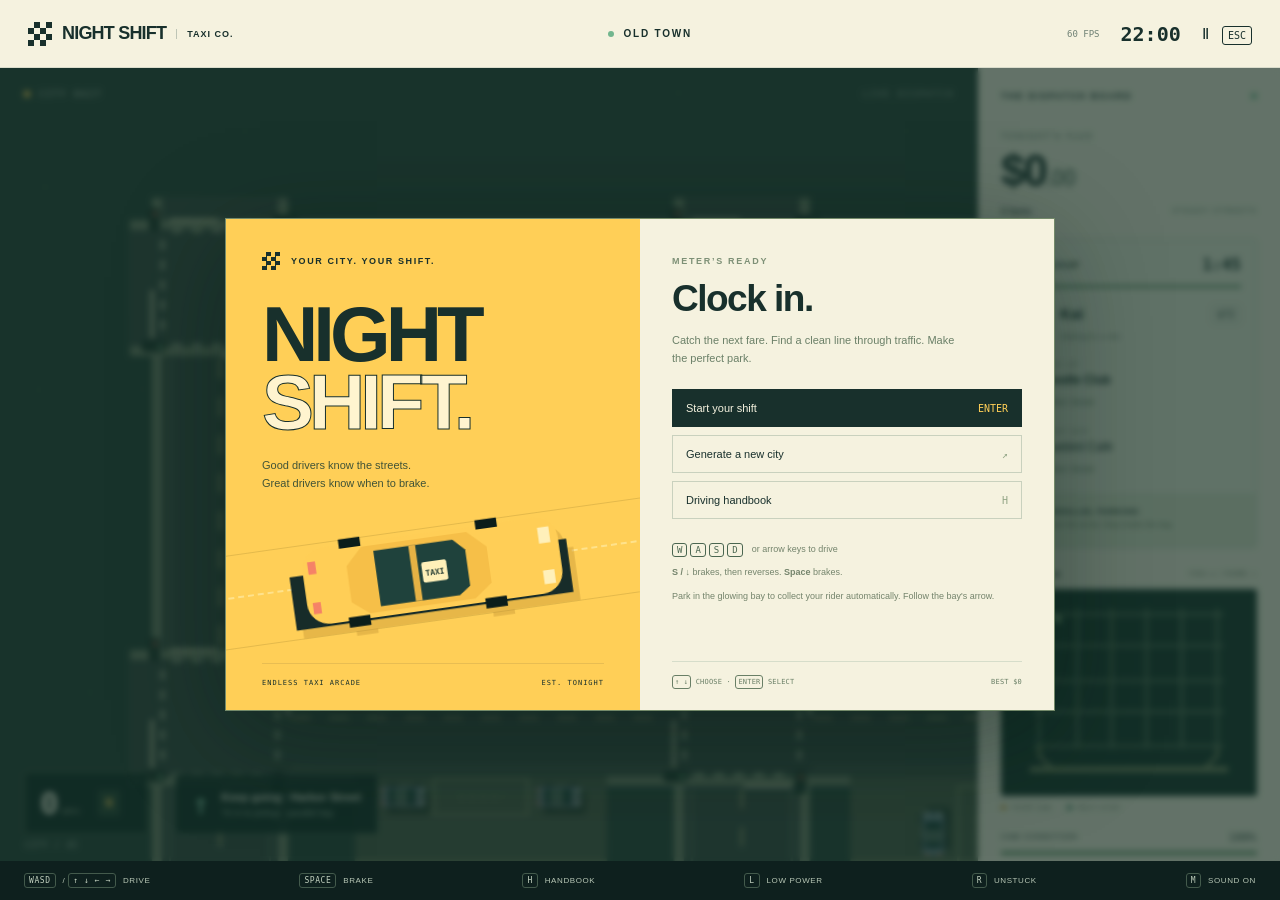
==== index.html @ 31202c02 "Publish Night Shift taxi arcade" ====
<!doctype html>
<html lang="en"><head><meta charset="utf-8"><meta name="viewport" content="width=device-width,initial-scale=1"><meta name="theme-color" content="#142826"><meta name="description" content="An endless, keyboard-first taxi arcade. Take fares, thread the traffic, and park like a pro in a new city every shift."><title>Night Shift · Taxi Arcade</title><link rel="icon" href="data:image/svg+xml,%3Csvg xmlns='http://www.w3.org/2000/svg' viewBox='0 0 64 64'%3E%3Crect x='4' y='16' width='56' height='32' rx='9' fill='%23ffd35c'/%3E%3Cpath d='M20 16V8h24v8' fill='%23ffe9a1'/%3E%3Cpath d='M12 26h40v12H12' fill='%23203935'/%3E%3C/svg%3E"><link rel="stylesheet" href="style.css"></head>
<body>
<header class="top"><div class="brand"><span class="checkers" aria-hidden="true"></span><b>NIGHT SHIFT</b><span class="brand-sub">TAXI CO.</span></div><div class="top-center"><span class="live-dot"></span><span id="district">OLD TOWN</span></div><div class="top-right"><span id="qualityTag">60 FPS</span><span class="clock" id="clock">22:00</span><button id="pauseBtn" aria-label="Pause game">Ⅱ <kbd>ESC</kbd></button></div></header>
<main><section class="playfield" aria-label="Taxi driving game"><canvas id="game" tabindex="0" aria-label="Bird's-eye taxi city. Drive with W A S D or arrow keys. Space brakes. Escape pauses."></canvas><div class="world-label"><span class="tiny-square"></span><span id="cityLabel">CITY 8427</span><span class="world-label-right">LIVE DISPATCH</span></div><div id="notice" class="notice" aria-live="polite"><span id="noticeTitle"></span><small id="noticeText"></small></div><div id="parkingPanel" class="parking-panel hidden"><div id="parkTitle">PULL INTO THE BAY</div><p id="parkHint"></p><div class="park-track"><i id="parkProgress"></i></div></div><div class="speedometer"><div><b id="speed">0</b><span>MPH</span></div><span id="gear">D</span><small id="roadLimit">CITY / 45</small></div><div class="nav-prompt"><span id="turnIcon">↗</span><div><b id="nextDirection">Your shift starts here</b><small id="distance">The city is waiting.</small></div></div><div class="touch-controls" aria-label="Touch driving controls"><button data-control="left" aria-label="Steer left">←</button><button data-control="right" aria-label="Steer right">→</button><button data-control="brake" aria-label="Brake">■</button><button data-control="down" aria-label="Reverse">↓</button><button data-control="up" aria-label="Accelerate">↑</button></div></section>
<aside class="dispatch"><div class="dispatch-heading"><span>THE DISPATCH BOARD</span><span class="live-dot"></span></div><div class="earnings"><span>TONIGHT'S TAKE</span><b id="cash">$0<span>.00</span></b><div><span id="fares">0 fares</span><span id="heat">STEADY STREETS</span></div></div><section class="job-card"><div class="eyebrow"><span id="stage">01 / PICKUP</span><span id="jobTimer">1:45</span></div><div class="timer-track"><i id="timerBar"></i></div><div class="rider"><span class="avatar" id="avatar">J</span><div><h2 id="person">Jules</h2><span id="riderStatus">Waiting for a ride</span></div><span class="fare-value" id="fareValue">$76</span></div><div class="stops"><div class="stop active" id="pickupStop"><i></i><div><small>PICK UP</small><b id="pickupPlace">Noodle Club</b><span id="pickupStreet">Harbor Street</span></div></div><div class="stop" id="dropoffStop"><i></i><div><small>DROP OFF</small><b id="dropoffPlace">Central Arcade</b><span id="dropoffStreet">Harbor Street</span></div></div></div><div class="parking-type"><span>Ⓟ</span><div><b id="bayType">PARALLEL PARKING</b><small id="bayTip">Face the arrow. Stop inside the bay.</small></div></div></section><section class="map-section"><div class="section-title"><span>CITY RADAR</span><span id="mapHint">YOU ● / FARE ◇</span></div><canvas id="minimap" width="254" height="205" aria-label="City map, taxi position, and route to the active fare"></canvas><div class="map-legend"><span><i class="taxi-dot"></i> YOUR CAB</span><span><i class="job-dot"></i> NEXT STOP</span></div></section><div class="cab-status"><div><span>CAB CONDITION</span><b id="condition">100%</b></div><div class="condition-track"><i id="conditionBar"></i></div><div class="trust"><span>DISPATCH TRUST</span><span id="hearts">● ● ●</span></div></div><div class="sidebar-note" id="sidebarNote">One city. One cab. As long as you can keep going.</div></aside>
</main><footer><span><kbd>WASD</kbd> / <kbd>↑ ↓ ← →</kbd> DRIVE</span><span><kbd>SPACE</kbd> BRAKE</span><span><kbd>H</kbd> HANDBOOK</span><span><kbd>L</kbd> LOW POWER</span><span><kbd>R</kbd> UNSTUCK</span><span id="soundLabel"><kbd>M</kbd> SOUND ON</span></footer>
<div id="overlay" class="overlay"><div class="menu-shell" id="menuShell"><div class="menu-left"><div class="menu-eyebrow"><span class="checkers"></span> YOUR CITY. YOUR SHIFT.</div><h1>NIGHT<br><em>SHIFT.</em></h1><p class="menu-description">Good drivers know the streets.<br>Great drivers know when to brake.</p><div class="menu-art" aria-hidden="true"><div class="speed-lines"></div><svg viewBox="0 0 300 110"><path d="M25 40h245v47H25z" fill="#172c29"/><rect x="37" y="18" width="226" height="67" rx="19" fill="#ffce56"/><path d="M91 22h93l16 15v32l-16 12H91l-15-12V37z" fill="#f6bf48"/><path d="M101 27h70l10 10v32l-10 7h-70z" fill="#1f423c"/><path d="M135 27v49" stroke="#e6b244" stroke-width="6"/><rect x="141" y="43" width="22" height="18" rx="2" fill="#fff0b9"/><text x="152" y="55" text-anchor="middle" font-size="7" fill="#243b32" font-family="monospace" font-weight="bold">TAXI</text><rect x="246" y="27" width="10" height="14" fill="#fff0ba"/><rect x="246" y="65" width="10" height="12" fill="#fff0ba"/><rect x="42" y="29" width="7" height="11" fill="#f58267"/><rect x="42" y="65" width="7" height="10" fill="#f58267"/><path d="M81 13v8m0 61v9m121-78v8m0 61v9" stroke="#0b1d1a" stroke-width="19"/></svg></div><div class="menu-stamp">ENDLESS TAXI ARCADE <span>EST. TONIGHT</span></div></div><div class="menu-right"><div class="menu-kicker" id="menuKicker">METER'S READY</div><h2 id="menuTitle">Clock in.</h2><p id="menuSubtitle">Catch the next fare. Find a clean line through traffic. Make the perfect park.</p><div id="menuOptions"></div><div class="menu-controls"><div><kbd>W</kbd><kbd>A</kbd><kbd>S</kbd><kbd>D</kbd><span>or arrow keys to drive</span></div><p><b>S / ↓</b> brakes, then reverses. <b>Space</b> brakes.</p><p>Park in the glowing bay to collect your rider automatically. Follow the bay's arrow.</p></div><div class="menu-bottom"><span><kbd>↑ ↓</kbd> CHOOSE · <kbd>ENTER</kbd> SELECT</span><span id="best">BEST $0</span></div></div></div><div id="handbook" class="handbook hidden"><div class="menu-kicker">DRIVER'S HANDBOOK</div><h2>A little street smarts.</h2><div class="handbook-grid"><section><b>01 / FEEL THE CAB</b><p>W or ↑ accelerates. A/D or ←/→ steers. S or ↓ brakes, then reverses. Space is a strong brake. Steering reverses naturally when backing up.</p></section><section><b>02 / EARN THE FARE</b><p>Follow the mint route to the glowing bay. Park slowly, line up with the arrow and hold still. Riders get in and out automatically.</p></section><section><b>03 / PARK LIKE A PRO</b><p>Parallel bays have cars on both ends. Approach from the road and ease into the gap. Reverse bays point toward the street: nose out, back in at least a car's half-length.</p></section><section><b>04 / READ THE STREETS</b><p>Drive on the right. Signals cycle red, amber and green. Entering on red costs $12 and 5 seconds. The bottom expressway has two lanes each way and merging slip roads.</p></section><section><b>05 / KEEP YOUR SHIFT</b><p>Finish fares for cash, tips and small repairs. Traffic grows and deadlines tighten. Three missed fares or a wrecked cab ends your shift. There are no levels.</p></section><section><b>06 / KEYBOARD ALL THE WAY</b><p>Esc/P pauses. R calls a tow for $15 and 10 seconds. L toggles 30 FPS low power. M toggles sound. Menus use ↑/↓ and Enter. New city generates a new map.</p></section></div><button id="closeHelp">PRESS ENTER TO RETURN <span>↵</span></button></div></div>
<script src="engine.js"></script><script src="game.js"></script></body></html>
---- style.css ----
:root{--ink:#18302c;--dark:#132824;--deep:#0e201e;--cream:#f5f2df;--muted:#889c8e;--yellow:#ffcf57;--mint:#93d5b4;--line:#d9dccb;--red:#ff876d;font-family:Arial,Helvetica,sans-serif;color:var(--ink);background:var(--dark);font-synthesis:none}*{box-sizing:border-box}body{margin:0;height:100dvh;overflow:hidden}button{font:inherit;cursor:pointer}button:focus-visible{outline:3px solid var(--yellow);outline-offset:4px}kbd{font:10px ui-monospace,SFMono-Regular,Consolas,monospace;border:1px solid currentColor;border-radius:3px;padding:3px 5px;white-space:nowrap}button kbd{margin-left:9px}.top{height:68px;background:var(--cream);display:flex;align-items:center;justify-content:space-between;padding:0 28px;border-bottom:1px solid var(--line);gap:15px}.brand{display:flex;gap:10px;align-items:center;font-size:18px;letter-spacing:-.8px}.brand-sub{font-size:9px;letter-spacing:1px;border-left:1px solid #bec5b6;padding-left:10px;font-weight:bold}.checkers{display:inline-block;width:24px;height:24px;background:conic-gradient(var(--ink) 25%,transparent 0 50%,var(--ink) 0 75%,transparent 0);background-size:12px 12px}.top-center{display:flex;align-items:center;gap:9px;font-size:10px;letter-spacing:1.8px;font-weight:700}.live-dot{width:6px;height:6px;border-radius:50%;background:#72b68e;display:inline-block}.top-right{display:flex;align-items:center;gap:21px}.clock{font-family:ui-monospace,Consolas,monospace;font-size:20px;font-weight:800}#qualityTag{font:9px monospace;color:#6e8074}.top button{border:0;background:none;font-size:15px;color:var(--ink);padding:10px 0}main{height:calc(100dvh - 107px);display:grid;grid-template-columns:minmax(0,1fr) 302px}.playfield{position:relative;overflow:hidden;min-height:0;background:#213b34}#game{display:block;width:100%;height:100%;outline:none}.world-label{position:absolute;top:21px;left:24px;right:24px;display:flex;align-items:center;gap:9px;font:9px ui-monospace,monospace;letter-spacing:1.6px;color:#cad5c4;pointer-events:none}.world-label-right{margin-left:auto;color:#9cae9e}.tiny-square{height:6px;width:6px;background:var(--yellow)}.dispatch{background:var(--cream);padding:23px 23px 15px;overflow:auto;scrollbar-width:thin;z-index:2}.dispatch-heading{display:flex;justify-content:space-between;align-items:center;letter-spacing:1.7px;font-size:9px;font-weight:800}.earnings{padding-top:24px}.earnings>span{font-size:9px;letter-spacing:1.4px;color:#63786b}.earnings>b{display:block;font-size:44px;line-height:1.25;letter-spacing:-2px;font-weight:800;font-variant-numeric:tabular-nums}.earnings>b span{font-size:23px;color:#809282;letter-spacing:-1px}.earnings>div{display:flex;justify-content:space-between;font-size:10px;margin-top:8px;margin-bottom:22px}.earnings>div>span:last-child{font-size:8px;letter-spacing:1px;color:#5e7d68}.job-card{border:1px solid #c9d0be;border-radius:3px;padding:15px 15px 0;background:#eef0dd}.eyebrow{display:flex;justify-content:space-between;font-size:9px;font-weight:bold;letter-spacing:1px;align-items:center}.eyebrow>span:last-child{font-size:16px;font-family:monospace;letter-spacing:0}.timer-track,.condition-track{height:3px;background:#d7dcc9;margin-top:11px;overflow:hidden}.timer-track i,.condition-track i{display:block;height:100%;width:100%;background:#729d76;transition:width .15s linear}.rider{display:flex;align-items:center;gap:9px;margin:17px 0}.avatar{display:flex;align-items:center;justify-content:center;flex-shrink:0;background:#dbe4ce;width:34px;height:34px;border-radius:50%;font-size:14px;font-weight:bold}.rider h2{font-size:15px;margin:0 0 3px}.rider div>span{font-size:8px;color:#708270}.fare-value{margin-left:auto;align-self:start;border:1px solid #c3ccb7;border-radius:4px;padding:3px 5px;font:10px monospace}.stops{padding-left:4px}.stop{position:relative;display:flex;gap:12px;padding-bottom:18px}.stop:first-child:after{content:'';position:absolute;left:3px;top:15px;bottom:3px;width:1px;background:#b8c8b0}.stop>i{width:7px;height:7px;border:1px solid #a2b899;margin-top:5px;flex-shrink:0;border-radius:50%}.stop.active>i{background:#315d43;border-color:#315d43}.stop:last-child>i{border-radius:0}.stop small{display:block;font-size:8px;letter-spacing:1px;color:#7c8b76;margin-bottom:4px}.stop b{display:block;font-size:12px;margin-bottom:4px}.stop span{font-size:9px;color:#6b806d}.stop:not(.active) b{font-weight:500}.parking-type{display:flex;gap:9px;background:#e0e7ce;margin:0 -15px;padding:12px 14px;border-top:1px solid #d0dac0}.parking-type>span{font-size:21px}.parking-type b{display:block;font-size:8px;letter-spacing:.8px;margin-bottom:4px}.parking-type small{font-size:8px;display:block;color:#63775f}.map-section{margin-top:22px}.section-title{display:flex;justify-content:space-between;font-size:8px;letter-spacing:1.1px;font-weight:bold}.section-title>span:last-child{font-size:7px;color:#7c8b75}#minimap{display:block;width:100%;height:auto;background:#1a342e;margin-top:10px;border-radius:3px}.map-legend{font-size:7px;letter-spacing:.4px;display:flex;gap:16px;margin-top:8px;color:#71816f}.map-legend i{display:inline-block;width:5px;height:5px;margin-right:3px}.taxi-dot{background:#d6a134;border-radius:50%}.job-dot{background:#599276;transform:rotate(45deg)}.cab-status{margin-top:21px}.cab-status>div:first-child,.trust{display:flex;justify-content:space-between;font-size:8px;letter-spacing:1px}.cab-status b{font:10px monospace}.condition-track{margin-top:8px;height:4px}.trust{margin-top:14px;align-items:center}.trust>span:last-child{color:#689474;letter-spacing:4px;font-size:11px}.sidebar-note{font-size:8px;color:#85917a;line-height:1.6;border-top:1px solid #d9decd;padding-top:13px;margin-top:19px}footer{height:39px;background:var(--deep);color:#b8c7b6;display:flex;align-items:center;justify-content:space-between;padding:0 24px;gap:12px;font-size:8px;letter-spacing:.6px}footer kbd{font-size:8px;color:#c1cfbe;padding:2px 4px;border-color:#435a4c;margin-right:4px}.speedometer{position:absolute;left:24px;bottom:27px;color:var(--cream);background:#112b25e8;padding:12px 15px;min-width:124px;border:1px solid #51654b;display:flex;align-items:center;gap:19px;border-radius:3px;pointer-events:none}.speedometer>div{display:flex;align-items:baseline;gap:5px}.speedometer b{font:700 31px ui-monospace,monospace;letter-spacing:-2px}.speedometer span{font-size:8px;color:#adba9f}.speedometer>span{background:#294535;color:var(--yellow);padding:6px 7px;font:bold 12px monospace}.speedometer small{position:absolute;bottom:-17px;left:0;font:8px monospace;letter-spacing:1.1px;color:#bdc9b7}.nav-prompt{position:absolute;bottom:27px;left:175px;display:flex;align-items:center;gap:12px;color:var(--cream);padding:12px 16px;background:#112b25e8;border:1px solid #405c4b;border-radius:3px;max-width:calc(100% - 200px);pointer-events:none}.nav-prompt>span{font:29px monospace;color:var(--mint)}.nav-prompt b{display:block;font-size:11px}.nav-prompt small{display:block;font-size:9px;color:#a8bda7;margin-top:5px}.notice{position:absolute;left:50%;top:62px;transform:translateX(-50%);background:#f2efdcec;color:var(--ink);padding:12px 20px;border-left:4px solid var(--yellow);box-shadow:0 4px 18px #071b2520;max-width:460px;width:max-content;opacity:0;transition:opacity .2s;pointer-events:none}.notice.show{opacity:1}.notice>span{font-size:10px;letter-spacing:1px;font-weight:800;display:block}.notice small{font-size:10px;display:block;margin-top:5px;max-width:340px;line-height:1.5}.notice.bad{border-color:var(--red)}.notice.good{border-color:#72b58b}.parking-panel{position:absolute;left:50%;bottom:121px;transform:translateX(-50%);background:#112b25f0;border:1px solid #81b48b;color:var(--cream);padding:13px 18px;width:325px;max-width:90%;text-align:center;pointer-events:none}.parking-panel>div:first-child{font-size:10px;letter-spacing:1.5px;color:#bce1b5;font-weight:bold}.parking-panel p{font-size:10px;margin:8px 0;color:#c6d4bd;line-height:1.5}.park-track{height:3px;background:#3c5341}.park-track i{height:100%;background:var(--yellow);display:block;width:0}.overlay{position:fixed;inset:68px 0 39px;background:#102b25a3;z-index:5;display:flex;align-items:center;justify-content:center;padding:25px;backdrop-filter:blur(3px)}.menu-shell{display:grid;grid-template-columns:1fr 1fr;max-width:830px;width:100%;box-shadow:0 24px 100px #06181266;min-height:493px;border:1px solid #748a6a}.menu-left{background:var(--yellow);padding:33px 36px 23px;position:relative;overflow:hidden;display:flex;flex-direction:column}.menu-eyebrow{font-size:9px;letter-spacing:1.6px;font-weight:bold;display:flex;align-items:center;gap:11px}.menu-eyebrow .checkers{width:18px;height:18px;background-size:9px 9px;flex-shrink:0}.menu-left h1{font-size:78px;line-height:.87;letter-spacing:-5px;margin:31px 0 19px;font-weight:900}.menu-left h1 em{font-style:normal;color:#fff4cf;-webkit-text-stroke:1px var(--ink)}.menu-description{font-size:11px;line-height:1.7;margin:0;color:#405337}.menu-art{position:relative;height:124px;margin-top:19px}.menu-art svg{width:100%;position:absolute;top:0;transform:rotate(-8deg);filter:drop-shadow(6px 9px 0 #bf8f3160)}.speed-lines{position:absolute;inset:15px -45px;border-top:1px solid #93782940;border-bottom:1px solid #93782940;transform:rotate(-8deg)}.speed-lines:before{content:'';position:absolute;top:45%;left:0;right:0;border-top:2px dashed #fff3b98a}.menu-stamp{font:7px monospace;letter-spacing:1px;display:flex;justify-content:space-between;margin-top:auto;border-top:1px solid #b6974750;padding-top:15px}.menu-right{background:var(--cream);padding:37px 32px 24px;display:flex;flex-direction:column}.menu-kicker{font-size:9px;color:#7d9076;letter-spacing:1.7px;font-weight:bold}.menu-right h2{font-size:37px;letter-spacing:-1.5px;margin:12px 0}.menu-right>p{font-size:11px;line-height:1.6;color:#6b8068;margin:0 0 22px;max-width:290px}.menu-option{width:100%;border:1px solid #c9d1be;background:transparent;display:flex;justify-content:space-between;align-items:center;padding:12px 13px;margin-bottom:8px;color:var(--ink);font-size:11px;text-align:left}.menu-option.selected{background:var(--ink);color:var(--cream);border-color:var(--ink)}.menu-option .option-key{font:10px monospace;color:#92a586}.menu-option.selected .option-key{color:var(--yellow)}.menu-controls{margin-top:15px;color:#74846c;font-size:9px;line-height:1.7}.menu-controls>div{display:flex;align-items:center;gap:3px}.menu-controls kbd{font-size:9px;padding:1px 4px;color:#4a6650}.menu-controls>div span{margin-left:6px}.menu-controls p{margin:8px 0}.menu-bottom{display:flex;justify-content:space-between;align-items:center;font:7px monospace;letter-spacing:.2px;border-top:1px solid #d6ddca;margin-top:auto;padding-top:16px;color:#697f66}.menu-bottom kbd{font-size:7px;padding:2px}.handbook{background:var(--cream);max-width:760px;padding:35px;width:100%;box-shadow:0 20px 100px #0005;max-height:100%;overflow:auto}.handbook h2{font-size:35px;letter-spacing:-1px;margin:12px 0 25px}.handbook-grid{display:grid;grid-template-columns:1fr 1fr;gap:23px}.handbook-grid b{font-size:10px;letter-spacing:1px}.handbook-grid p{font-size:12px;line-height:1.7;color:#667b61;margin:10px 0 0}.handbook button{width:100%;background:var(--ink);border:0;color:var(--cream);padding:15px;text-align:left;font-size:10px;letter-spacing:1px;margin-top:27px}.handbook button span{float:right;color:var(--yellow)}.hidden{display:none!important}.touch-controls{display:none}@media(max-height:850px) and (min-width:761px){.dispatch{padding-top:16px}.earnings{padding-top:15px}.earnings>b{font-size:37px}.earnings>div{margin-bottom:15px}.map-section{margin-top:15px}#minimap{height:145px}.cab-status{margin-top:15px}.sidebar-note{display:none}}@media(max-height:680px) and (min-width:761px){.map-section{margin-top:12px}#minimap{height:100px}.rider{margin:10px 0}.stop{padding-bottom:12px}.parking-type{padding:8px 14px}.cab-status{margin-top:12px}.menu-shell{min-height:420px;max-width:780px}.menu-left h1{font-size:64px}.menu-left,.menu-right{padding-top:24px;padding-bottom:20px}.menu-art{height:95px}.menu-right>p{margin-bottom:12px}.menu-controls{margin-top:5px}.menu-bottom{padding-top:10px}}@media(max-width:1000px){main{grid-template-columns:minmax(0,1fr) 270px}.dispatch{padding:18px}.top{padding:0 20px}.brand-sub{display:none}.top-center{display:none}footer{padding:0 16px;font-size:7px;gap:7px}footer span:nth-child(4),footer span:nth-child(6){display:none}.nav-prompt{left:auto;right:18px;max-width:calc(100% - 165px)}.speedometer{left:18px}.menu-left h1{font-size:68px}.menu-left{padding-left:28px;padding-right:28px}.menu-right{padding-left:26px;padding-right:26px}}@media(max-width:760px){.top{height:54px;padding:0 14px}.brand{font-size:14px}.checkers{width:18px;height:18px;background-size:9px 9px}.top-right{gap:14px}.clock{font-size:16px}#qualityTag{display:none}main{height:calc(100dvh - 85px);grid-template-columns:1fr;grid-template-rows:minmax(220px,1fr) 145px}.dispatch{padding:12px;display:grid;grid-template-columns:110px 1fr;gap:12px;overflow:hidden}.dispatch-heading,.map-section,.cab-status,.sidebar-note{display:none}.earnings{padding-top:0}.earnings>span{font-size:7px}.earnings>b{font-size:32px}.earnings>b span{font-size:15px}.earnings>div{display:block;line-height:1.9;font-size:9px}.earnings>div span{display:block}.job-card{padding:10px;position:relative}.rider{margin:7px 0}.rider .avatar{width:25px;height:25px}.rider h2{font-size:12px}.stops{display:flex;gap:12px;padding-left:0}.stop{padding:0;gap:6px;flex:1}.stop:after,.stop small,.stop span,.parking-type{display:none!important}.stop b{font-size:9px}.stop i{width:5px;height:5px}.timer-track{position:absolute;left:10px;right:10px;top:30px;margin:0}.eyebrow{font-size:8px}.eyebrow>span:last-child{font-size:13px}footer{height:31px;font-size:7px;padding:0 10px}footer span:nth-child(3),footer span:nth-child(5){display:none}.world-label{top:13px;left:14px;right:14px;font-size:7px}.notice{top:42px;max-width:calc(100% - 25px);padding:9px 12px}.notice small{font-size:9px}.notice>span{font-size:9px}.speedometer{bottom:19px;left:12px;min-width:95px;padding:8px 10px;gap:9px}.speedometer b{font-size:24px}.speedometer small{font-size:7px;bottom:-13px}.nav-prompt{bottom:19px;right:12px;padding:9px;gap:7px;max-width:calc(100% - 132px)}.nav-prompt b{font-size:9px}.nav-prompt small{font-size:8px}.nav-prompt>span{font-size:20px}.parking-panel{bottom:88px;width:280px;padding:9px 12px}.overlay{inset:54px 0 31px;padding:16px;overflow:auto;align-items:center}.menu-shell{grid-template-columns:1fr;max-width:420px;min-height:0}.menu-left{padding:20px 23px;display:block}.menu-eyebrow{font-size:8px}.menu-left h1{font-size:50px;letter-spacing:-3px;margin:17px 0 0;line-height:.9}.menu-left h1 br{display:none}.menu-left h1 em{margin-left:8px}.menu-description,.menu-art,.menu-stamp{display:none}.menu-right{padding:24px}.menu-right h2{font-size:31px;margin:9px 0}.menu-right>p{font-size:10px;margin-bottom:15px}.menu-controls{margin-top:10px;font-size:9px}.menu-option{padding:11px}.menu-bottom{padding-top:14px;margin-top:12px}.handbook{padding:25px}.handbook h2{font-size:28px}.handbook-grid{gap:17px;grid-template-columns:1fr}.handbook-grid p{font-size:11px}.handbook-grid b{font-size:9px}}@media(pointer:coarse){.touch-controls{position:absolute;bottom:80px;left:12px;right:12px;display:flex;gap:8px;justify-content:space-between}.touch-controls button{background:#153c33cc;border:1px solid #8bb59680;border-radius:8px;color:#e7f0d8;width:45px;height:45px;font-size:20px;touch-action:none}.touch-controls button:nth-child(3){margin-left:auto}.parking-panel{bottom:140px}.playfield{touch-action:none}}
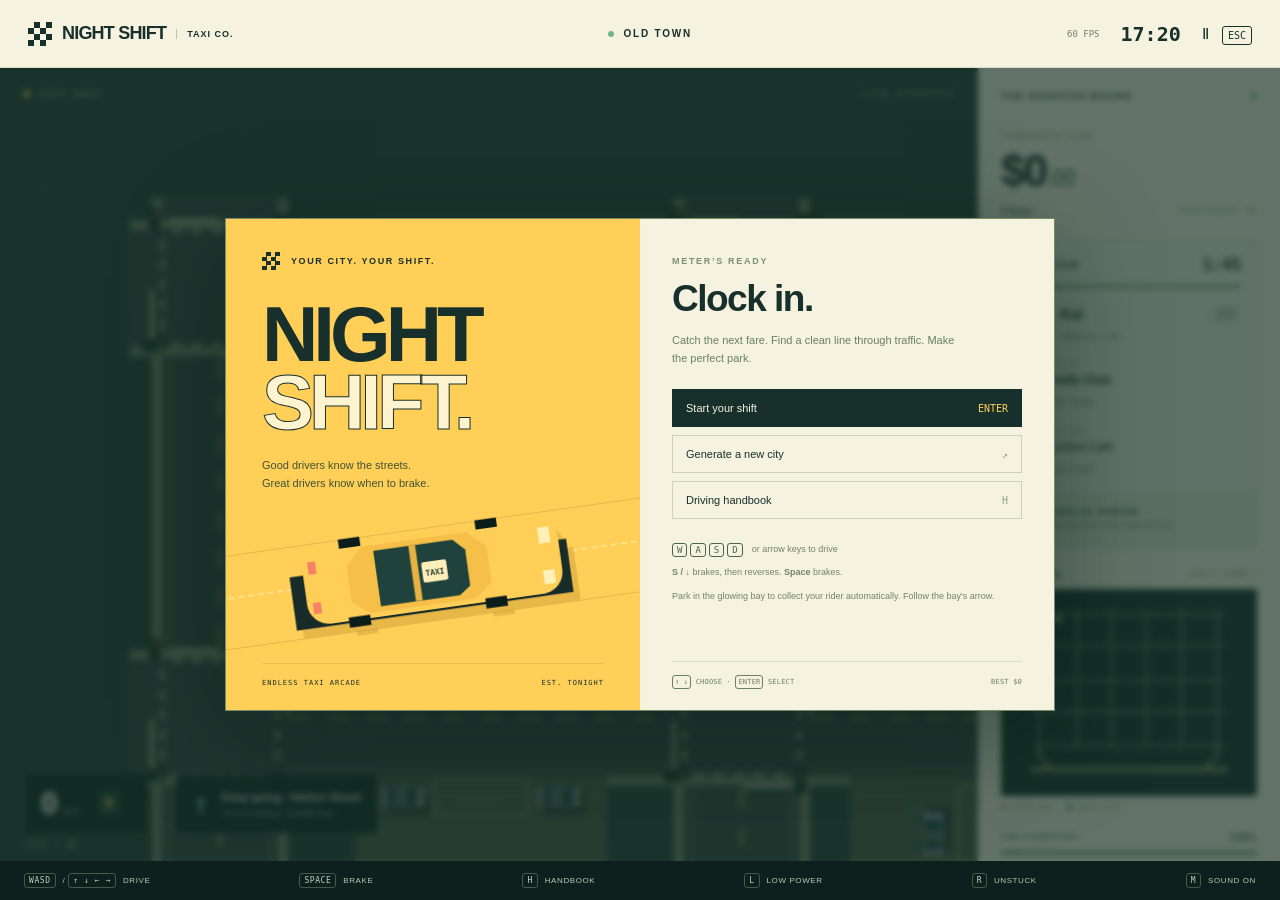
==== commit f5f47d04: "Improve rush-hour traffic and junction recovery" ====
--- a/index.html
+++ b/index.html
@@ -1,9 +1,9 @@
 <!doctype html>
 <html lang="en"><head><meta charset="utf-8"><meta name="viewport" content="width=device-width,initial-scale=1"><meta name="theme-color" content="#142826"><meta name="description" content="An endless, keyboard-first taxi arcade. Take fares, thread the traffic, and park like a pro in a new city every shift."><title>Night Shift · Taxi Arcade</title><link rel="icon" href="data:image/svg+xml,%3Csvg xmlns='http://www.w3.org/2000/svg' viewBox='0 0 64 64'%3E%3Crect x='4' y='16' width='56' height='32' rx='9' fill='%23ffd35c'/%3E%3Cpath d='M20 16V8h24v8' fill='%23ffe9a1'/%3E%3Cpath d='M12 26h40v12H12' fill='%23203935'/%3E%3C/svg%3E"><link rel="stylesheet" href="style.css"></head>
 <body>
-<header class="top"><div class="brand"><span class="checkers" aria-hidden="true"></span><b>NIGHT SHIFT</b><span class="brand-sub">TAXI CO.</span></div><div class="top-center"><span class="live-dot"></span><span id="district">OLD TOWN</span></div><div class="top-right"><span id="qualityTag">60 FPS</span><span class="clock" id="clock">22:00</span><button id="pauseBtn" aria-label="Pause game">Ⅱ <kbd>ESC</kbd></button></div></header>
+<header class="top"><div class="brand"><span class="checkers" aria-hidden="true"></span><b>NIGHT SHIFT</b><span class="brand-sub">TAXI CO.</span></div><div class="top-center"><span class="live-dot"></span><span id="district">OLD TOWN</span></div><div class="top-right"><span id="qualityTag">60 FPS</span><span class="clock" id="clock">17:20</span><button id="pauseBtn" aria-label="Pause game">Ⅱ <kbd>ESC</kbd></button></div></header>
 <main><section class="playfield" aria-label="Taxi driving game"><canvas id="game" tabindex="0" aria-label="Bird's-eye taxi city. Drive with W A S D or arrow keys. Space brakes. Escape pauses."></canvas><div class="world-label"><span class="tiny-square"></span><span id="cityLabel">CITY 8427</span><span class="world-label-right">LIVE DISPATCH</span></div><div id="notice" class="notice" aria-live="polite"><span id="noticeTitle"></span><small id="noticeText"></small></div><div id="parkingPanel" class="parking-panel hidden"><div id="parkTitle">PULL INTO THE BAY</div><p id="parkHint"></p><div class="park-track"><i id="parkProgress"></i></div></div><div class="speedometer"><div><b id="speed">0</b><span>MPH</span></div><span id="gear">D</span><small id="roadLimit">CITY / 45</small></div><div class="nav-prompt"><span id="turnIcon">↗</span><div><b id="nextDirection">Your shift starts here</b><small id="distance">The city is waiting.</small></div></div><div class="touch-controls" aria-label="Touch driving controls"><button data-control="left" aria-label="Steer left">←</button><button data-control="right" aria-label="Steer right">→</button><button data-control="brake" aria-label="Brake">■</button><button data-control="down" aria-label="Reverse">↓</button><button data-control="up" aria-label="Accelerate">↑</button></div></section>
 <aside class="dispatch"><div class="dispatch-heading"><span>THE DISPATCH BOARD</span><span class="live-dot"></span></div><div class="earnings"><span>TONIGHT'S TAKE</span><b id="cash">$0<span>.00</span></b><div><span id="fares">0 fares</span><span id="heat">STEADY STREETS</span></div></div><section class="job-card"><div class="eyebrow"><span id="stage">01 / PICKUP</span><span id="jobTimer">1:45</span></div><div class="timer-track"><i id="timerBar"></i></div><div class="rider"><span class="avatar" id="avatar">J</span><div><h2 id="person">Jules</h2><span id="riderStatus">Waiting for a ride</span></div><span class="fare-value" id="fareValue">$76</span></div><div class="stops"><div class="stop active" id="pickupStop"><i></i><div><small>PICK UP</small><b id="pickupPlace">Noodle Club</b><span id="pickupStreet">Harbor Street</span></div></div><div class="stop" id="dropoffStop"><i></i><div><small>DROP OFF</small><b id="dropoffPlace">Central Arcade</b><span id="dropoffStreet">Harbor Street</span></div></div></div><div class="parking-type"><span>Ⓟ</span><div><b id="bayType">PARALLEL PARKING</b><small id="bayTip">Face the arrow. Stop inside the bay.</small></div></div></section><section class="map-section"><div class="section-title"><span>CITY RADAR</span><span id="mapHint">YOU ● / FARE ◇</span></div><canvas id="minimap" width="254" height="205" aria-label="City map, taxi position, and route to the active fare"></canvas><div class="map-legend"><span><i class="taxi-dot"></i> YOUR CAB</span><span><i class="job-dot"></i> NEXT STOP</span></div></section><div class="cab-status"><div><span>CAB CONDITION</span><b id="condition">100%</b></div><div class="condition-track"><i id="conditionBar"></i></div><div class="trust"><span>DISPATCH TRUST</span><span id="hearts">● ● ●</span></div></div><div class="sidebar-note" id="sidebarNote">One city. One cab. As long as you can keep going.</div></aside>
 </main><footer><span><kbd>WASD</kbd> / <kbd>↑ ↓ ← →</kbd> DRIVE</span><span><kbd>SPACE</kbd> BRAKE</span><span><kbd>H</kbd> HANDBOOK</span><span><kbd>L</kbd> LOW POWER</span><span><kbd>R</kbd> UNSTUCK</span><span id="soundLabel"><kbd>M</kbd> SOUND ON</span></footer>
-<div id="overlay" class="overlay"><div class="menu-shell" id="menuShell"><div class="menu-left"><div class="menu-eyebrow"><span class="checkers"></span> YOUR CITY. YOUR SHIFT.</div><h1>NIGHT<br><em>SHIFT.</em></h1><p class="menu-description">Good drivers know the streets.<br>Great drivers know when to brake.</p><div class="menu-art" aria-hidden="true"><div class="speed-lines"></div><svg viewBox="0 0 300 110"><path d="M25 40h245v47H25z" fill="#172c29"/><rect x="37" y="18" width="226" height="67" rx="19" fill="#ffce56"/><path d="M91 22h93l16 15v32l-16 12H91l-15-12V37z" fill="#f6bf48"/><path d="M101 27h70l10 10v32l-10 7h-70z" fill="#1f423c"/><path d="M135 27v49" stroke="#e6b244" stroke-width="6"/><rect x="141" y="43" width="22" height="18" rx="2" fill="#fff0b9"/><text x="152" y="55" text-anchor="middle" font-size="7" fill="#243b32" font-family="monospace" font-weight="bold">TAXI</text><rect x="246" y="27" width="10" height="14" fill="#fff0ba"/><rect x="246" y="65" width="10" height="12" fill="#fff0ba"/><rect x="42" y="29" width="7" height="11" fill="#f58267"/><rect x="42" y="65" width="7" height="10" fill="#f58267"/><path d="M81 13v8m0 61v9m121-78v8m0 61v9" stroke="#0b1d1a" stroke-width="19"/></svg></div><div class="menu-stamp">ENDLESS TAXI ARCADE <span>EST. TONIGHT</span></div></div><div class="menu-right"><div class="menu-kicker" id="menuKicker">METER'S READY</div><h2 id="menuTitle">Clock in.</h2><p id="menuSubtitle">Catch the next fare. Find a clean line through traffic. Make the perfect park.</p><div id="menuOptions"></div><div class="menu-controls"><div><kbd>W</kbd><kbd>A</kbd><kbd>S</kbd><kbd>D</kbd><span>or arrow keys to drive</span></div><p><b>S / ↓</b> brakes, then reverses. <b>Space</b> brakes.</p><p>Park in the glowing bay to collect your rider automatically. Follow the bay's arrow.</p></div><div class="menu-bottom"><span><kbd>↑ ↓</kbd> CHOOSE · <kbd>ENTER</kbd> SELECT</span><span id="best">BEST $0</span></div></div></div><div id="handbook" class="handbook hidden"><div class="menu-kicker">DRIVER'S HANDBOOK</div><h2>A little street smarts.</h2><div class="handbook-grid"><section><b>01 / FEEL THE CAB</b><p>W or ↑ accelerates. A/D or ←/→ steers. S or ↓ brakes, then reverses. Space is a strong brake. Steering reverses naturally when backing up.</p></section><section><b>02 / EARN THE FARE</b><p>Follow the mint route to the glowing bay. Park slowly, line up with the arrow and hold still. Riders get in and out automatically.</p></section><section><b>03 / PARK LIKE A PRO</b><p>Parallel bays have cars on both ends. Approach from the road and ease into the gap. Reverse bays point toward the street: nose out, back in at least a car's half-length.</p></section><section><b>04 / READ THE STREETS</b><p>Drive on the right. Signals cycle red, amber and green. Entering on red costs $12 and 5 seconds. The bottom expressway has two lanes each way and merging slip roads.</p></section><section><b>05 / KEEP YOUR SHIFT</b><p>Finish fares for cash, tips and small repairs. Traffic grows and deadlines tighten. Three missed fares or a wrecked cab ends your shift. There are no levels.</p></section><section><b>06 / KEYBOARD ALL THE WAY</b><p>Esc/P pauses. R calls a tow for $15 and 10 seconds. L toggles 30 FPS low power. M toggles sound. Menus use ↑/↓ and Enter. New city generates a new map.</p></section></div><button id="closeHelp">PRESS ENTER TO RETURN <span>↵</span></button></div></div>
+<div id="overlay" class="overlay"><div class="menu-shell" id="menuShell"><div class="menu-left"><div class="menu-eyebrow"><span class="checkers"></span> YOUR CITY. YOUR SHIFT.</div><h1>NIGHT<br><em>SHIFT.</em></h1><p class="menu-description">Good drivers know the streets.<br>Great drivers know when to brake.</p><div class="menu-art" aria-hidden="true"><div class="speed-lines"></div><svg viewBox="0 0 300 110"><path d="M25 40h245v47H25z" fill="#172c29"/><rect x="37" y="18" width="226" height="67" rx="19" fill="#ffce56"/><path d="M91 22h93l16 15v32l-16 12H91l-15-12V37z" fill="#f6bf48"/><path d="M101 27h70l10 10v32l-10 7h-70z" fill="#1f423c"/><path d="M135 27v49" stroke="#e6b244" stroke-width="6"/><rect x="141" y="43" width="22" height="18" rx="2" fill="#fff0b9"/><text x="152" y="55" text-anchor="middle" font-size="7" fill="#243b32" font-family="monospace" font-weight="bold">TAXI</text><rect x="246" y="27" width="10" height="14" fill="#fff0ba"/><rect x="246" y="65" width="10" height="12" fill="#fff0ba"/><rect x="42" y="29" width="7" height="11" fill="#f58267"/><rect x="42" y="65" width="7" height="10" fill="#f58267"/><path d="M81 13v8m0 61v9m121-78v8m0 61v9" stroke="#0b1d1a" stroke-width="19"/></svg></div><div class="menu-stamp">ENDLESS TAXI ARCADE <span>EST. TONIGHT</span></div></div><div class="menu-right"><div class="menu-kicker" id="menuKicker">METER'S READY</div><h2 id="menuTitle">Clock in.</h2><p id="menuSubtitle">Catch the next fare. Find a clean line through traffic. Make the perfect park.</p><div id="menuOptions"></div><div class="menu-controls"><div><kbd>W</kbd><kbd>A</kbd><kbd>S</kbd><kbd>D</kbd><span>or arrow keys to drive</span></div><p><b>S / ↓</b> brakes, then reverses. <b>Space</b> brakes.</p><p>Park in the glowing bay to collect your rider automatically. Follow the bay's arrow.</p></div><div class="menu-bottom"><span><kbd>↑ ↓</kbd> CHOOSE · <kbd>ENTER</kbd> SELECT</span><span id="best">BEST $0</span></div></div></div><div id="handbook" class="handbook hidden"><div class="menu-kicker">DRIVER'S HANDBOOK</div><h2>A little street smarts.</h2><div class="handbook-grid"><section><b>01 / FEEL THE CAB</b><p>W or ↑ accelerates. A/D or ←/→ steers. S or ↓ brakes, then reverses. Space is a strong brake. Steering reverses naturally when backing up.</p></section><section><b>02 / EARN THE FARE</b><p>Follow the mint route to the glowing bay. Park slowly, line up with the arrow and hold still. Riders get in and out automatically.</p></section><section><b>03 / PARK LIKE A PRO</b><p>Parallel bays have cars on both ends. Approach from the road and ease into the gap. Reverse bays point toward the street: nose out, back in at least a car's half-length.</p></section><section><b>04 / READ THE STREETS</b><p>Drive on the right. Signals cycle red, amber and green. Entering on red costs $12 and 5 seconds. The bottom expressway has two lanes each way and merging slip roads.</p></section><section><b>05 / KEEP YOUR SHIFT</b><p>Finish fares for cash, tips and small repairs. Traffic follows morning, evening and late-night rush waves. Deadlines tighten with each fare. Three missed fares or a wrecked cab ends your shift. There are no levels.</p></section><section><b>06 / KEYBOARD ALL THE WAY</b><p>Esc/P pauses. R calls a tow for $15 and 10 seconds. L toggles 30 FPS low power. M toggles sound. Menus use ↑/↓ and Enter. New city generates a new map.</p></section></div><button id="closeHelp">PRESS ENTER TO RETURN <span>↵</span></button></div></div>
 <script src="engine.js"></script><script src="game.js"></script></body></html>
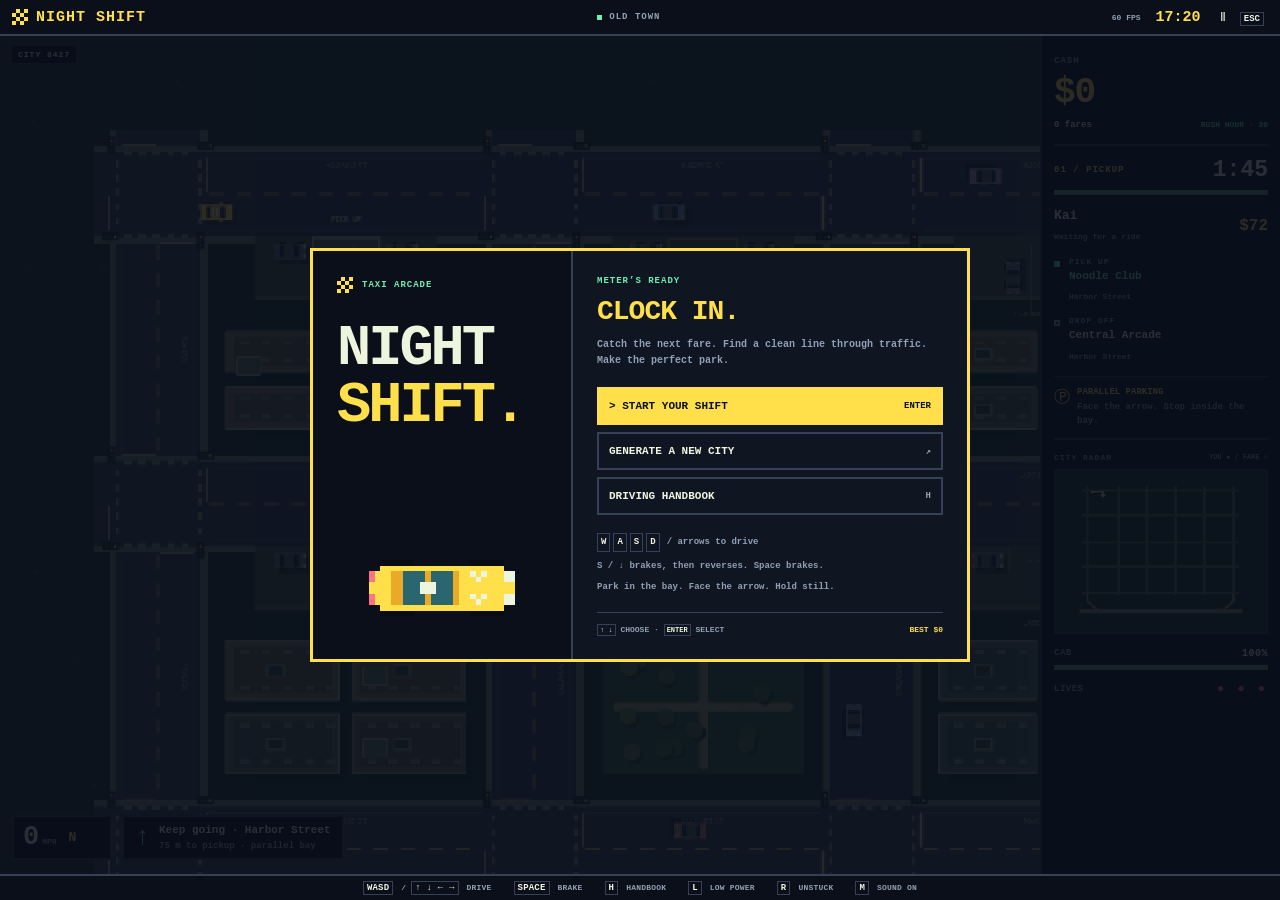
==== commit a58128c7: "Add pixel-art presentation and friendlier taxi handling" ====
--- a/index.html
+++ b/index.html
@@ -1,9 +1,9 @@
 <!doctype html>
-<html lang="en"><head><meta charset="utf-8"><meta name="viewport" content="width=device-width,initial-scale=1"><meta name="theme-color" content="#142826"><meta name="description" content="An endless, keyboard-first taxi arcade. Take fares, thread the traffic, and park like a pro in a new city every shift."><title>Night Shift · Taxi Arcade</title><link rel="icon" href="data:image/svg+xml,%3Csvg xmlns='http://www.w3.org/2000/svg' viewBox='0 0 64 64'%3E%3Crect x='4' y='16' width='56' height='32' rx='9' fill='%23ffd35c'/%3E%3Cpath d='M20 16V8h24v8' fill='%23ffe9a1'/%3E%3Cpath d='M12 26h40v12H12' fill='%23203935'/%3E%3C/svg%3E"><link rel="stylesheet" href="style.css"></head>
+<html lang="en"><head><meta charset="utf-8"><meta name="viewport" content="width=device-width,initial-scale=1"><meta name="theme-color" content="#101522"><meta name="description" content="An endless, keyboard-first taxi arcade. Take fares, thread the traffic, and park like a pro in a new city every shift."><title>Night Shift · Taxi Arcade</title><link rel="icon" href="data:image/svg+xml,%3Csvg xmlns='http://www.w3.org/2000/svg' viewBox='0 0 64 64'%3E%3Crect x='4' y='16' width='56' height='32' fill='%23ffd35c'/%3E%3Cpath d='M20 16V8h24v8' fill='%23ffe9a1'/%3E%3Cpath d='M12 26h40v12H12' fill='%23203935'/%3E%3C/svg%3E"><link rel="stylesheet" href="style.css"></head>
 <body>
 <header class="top"><div class="brand"><span class="checkers" aria-hidden="true"></span><b>NIGHT SHIFT</b><span class="brand-sub">TAXI CO.</span></div><div class="top-center"><span class="live-dot"></span><span id="district">OLD TOWN</span></div><div class="top-right"><span id="qualityTag">60 FPS</span><span class="clock" id="clock">17:20</span><button id="pauseBtn" aria-label="Pause game">Ⅱ <kbd>ESC</kbd></button></div></header>
-<main><section class="playfield" aria-label="Taxi driving game"><canvas id="game" tabindex="0" aria-label="Bird's-eye taxi city. Drive with W A S D or arrow keys. Space brakes. Escape pauses."></canvas><div class="world-label"><span class="tiny-square"></span><span id="cityLabel">CITY 8427</span><span class="world-label-right">LIVE DISPATCH</span></div><div id="notice" class="notice" aria-live="polite"><span id="noticeTitle"></span><small id="noticeText"></small></div><div id="parkingPanel" class="parking-panel hidden"><div id="parkTitle">PULL INTO THE BAY</div><p id="parkHint"></p><div class="park-track"><i id="parkProgress"></i></div></div><div class="speedometer"><div><b id="speed">0</b><span>MPH</span></div><span id="gear">D</span><small id="roadLimit">CITY / 45</small></div><div class="nav-prompt"><span id="turnIcon">↗</span><div><b id="nextDirection">Your shift starts here</b><small id="distance">The city is waiting.</small></div></div><div class="touch-controls" aria-label="Touch driving controls"><button data-control="left" aria-label="Steer left">←</button><button data-control="right" aria-label="Steer right">→</button><button data-control="brake" aria-label="Brake">■</button><button data-control="down" aria-label="Reverse">↓</button><button data-control="up" aria-label="Accelerate">↑</button></div></section>
-<aside class="dispatch"><div class="dispatch-heading"><span>THE DISPATCH BOARD</span><span class="live-dot"></span></div><div class="earnings"><span>TONIGHT'S TAKE</span><b id="cash">$0<span>.00</span></b><div><span id="fares">0 fares</span><span id="heat">STEADY STREETS</span></div></div><section class="job-card"><div class="eyebrow"><span id="stage">01 / PICKUP</span><span id="jobTimer">1:45</span></div><div class="timer-track"><i id="timerBar"></i></div><div class="rider"><span class="avatar" id="avatar">J</span><div><h2 id="person">Jules</h2><span id="riderStatus">Waiting for a ride</span></div><span class="fare-value" id="fareValue">$76</span></div><div class="stops"><div class="stop active" id="pickupStop"><i></i><div><small>PICK UP</small><b id="pickupPlace">Noodle Club</b><span id="pickupStreet">Harbor Street</span></div></div><div class="stop" id="dropoffStop"><i></i><div><small>DROP OFF</small><b id="dropoffPlace">Central Arcade</b><span id="dropoffStreet">Harbor Street</span></div></div></div><div class="parking-type"><span>Ⓟ</span><div><b id="bayType">PARALLEL PARKING</b><small id="bayTip">Face the arrow. Stop inside the bay.</small></div></div></section><section class="map-section"><div class="section-title"><span>CITY RADAR</span><span id="mapHint">YOU ● / FARE ◇</span></div><canvas id="minimap" width="254" height="205" aria-label="City map, taxi position, and route to the active fare"></canvas><div class="map-legend"><span><i class="taxi-dot"></i> YOUR CAB</span><span><i class="job-dot"></i> NEXT STOP</span></div></section><div class="cab-status"><div><span>CAB CONDITION</span><b id="condition">100%</b></div><div class="condition-track"><i id="conditionBar"></i></div><div class="trust"><span>DISPATCH TRUST</span><span id="hearts">● ● ●</span></div></div><div class="sidebar-note" id="sidebarNote">One city. One cab. As long as you can keep going.</div></aside>
+<main><section class="playfield" aria-label="Taxi driving game"><canvas id="game" tabindex="0" aria-label="Bird's-eye taxi city. Drive with W A S D or arrow keys. Space brakes. Escape pauses."></canvas><div class="world-label"><span class="tiny-square"></span><span id="cityLabel">CITY 8427</span><span class="world-label-right"></span></div><div id="notice" class="notice" aria-live="polite"><span id="noticeTitle"></span><small id="noticeText"></small></div><div id="parkingPanel" class="parking-panel hidden"><div id="parkTitle">PULL INTO THE BAY</div><p id="parkHint"></p><div class="park-track"><i id="parkProgress"></i></div></div><div class="speedometer"><div><b id="speed">0</b><span>MPH</span></div><span id="gear">D</span><small id="roadLimit">CITY / 45</small></div><div class="nav-prompt"><span id="turnIcon">↗</span><div><b id="nextDirection">Your shift starts here</b><small id="distance">The city is waiting.</small></div></div><div class="touch-controls" aria-label="Touch driving controls"><button data-control="left" aria-label="Steer left">←</button><button data-control="right" aria-label="Steer right">→</button><button data-control="brake" aria-label="Brake">■</button><button data-control="down" aria-label="Reverse">↓</button><button data-control="up" aria-label="Accelerate">↑</button></div></section>
+<aside class="dispatch"><div class="dispatch-heading"><span>DISPATCH</span><span class="live-dot"></span></div><div class="earnings"><span>CASH</span><b id="cash">$0<span>.00</span></b><div><span id="fares">0 fares</span><span id="heat">STEADY STREETS</span></div></div><section class="job-card"><div class="eyebrow"><span id="stage">01 / PICKUP</span><span id="jobTimer">1:45</span></div><div class="timer-track"><i id="timerBar"></i></div><div class="rider"><span class="avatar" id="avatar">J</span><div><h2 id="person">Jules</h2><span id="riderStatus">Waiting for a ride</span></div><span class="fare-value" id="fareValue">$76</span></div><div class="stops"><div class="stop active" id="pickupStop"><i></i><div><small>PICK UP</small><b id="pickupPlace">Noodle Club</b><span id="pickupStreet">Harbor Street</span></div></div><div class="stop" id="dropoffStop"><i></i><div><small>DROP OFF</small><b id="dropoffPlace">Central Arcade</b><span id="dropoffStreet">Harbor Street</span></div></div></div><div class="parking-type"><span>Ⓟ</span><div><b id="bayType">PARALLEL PARKING</b><small id="bayTip">Face the arrow. Stop inside the bay.</small></div></div></section><section class="map-section"><div class="section-title"><span>CITY RADAR</span><span id="mapHint">YOU ● / FARE ◇</span></div><canvas id="minimap" width="254" height="205" aria-label="City map, taxi position, and route to the active fare"></canvas><div class="map-legend"><span><i class="taxi-dot"></i> YOUR CAB</span><span><i class="job-dot"></i> NEXT STOP</span></div></section><div class="cab-status"><div><span>CAB</span><b id="condition">100%</b></div><div class="condition-track"><i id="conditionBar"></i></div><div class="trust"><span>LIVES</span><span id="hearts">● ● ●</span></div></div><div class="sidebar-note" id="sidebarNote">One city. One cab. As long as you can keep going.</div></aside>
 </main><footer><span><kbd>WASD</kbd> / <kbd>↑ ↓ ← →</kbd> DRIVE</span><span><kbd>SPACE</kbd> BRAKE</span><span><kbd>H</kbd> HANDBOOK</span><span><kbd>L</kbd> LOW POWER</span><span><kbd>R</kbd> UNSTUCK</span><span id="soundLabel"><kbd>M</kbd> SOUND ON</span></footer>
-<div id="overlay" class="overlay"><div class="menu-shell" id="menuShell"><div class="menu-left"><div class="menu-eyebrow"><span class="checkers"></span> YOUR CITY. YOUR SHIFT.</div><h1>NIGHT<br><em>SHIFT.</em></h1><p class="menu-description">Good drivers know the streets.<br>Great drivers know when to brake.</p><div class="menu-art" aria-hidden="true"><div class="speed-lines"></div><svg viewBox="0 0 300 110"><path d="M25 40h245v47H25z" fill="#172c29"/><rect x="37" y="18" width="226" height="67" rx="19" fill="#ffce56"/><path d="M91 22h93l16 15v32l-16 12H91l-15-12V37z" fill="#f6bf48"/><path d="M101 27h70l10 10v32l-10 7h-70z" fill="#1f423c"/><path d="M135 27v49" stroke="#e6b244" stroke-width="6"/><rect x="141" y="43" width="22" height="18" rx="2" fill="#fff0b9"/><text x="152" y="55" text-anchor="middle" font-size="7" fill="#243b32" font-family="monospace" font-weight="bold">TAXI</text><rect x="246" y="27" width="10" height="14" fill="#fff0ba"/><rect x="246" y="65" width="10" height="12" fill="#fff0ba"/><rect x="42" y="29" width="7" height="11" fill="#f58267"/><rect x="42" y="65" width="7" height="10" fill="#f58267"/><path d="M81 13v8m0 61v9m121-78v8m0 61v9" stroke="#0b1d1a" stroke-width="19"/></svg></div><div class="menu-stamp">ENDLESS TAXI ARCADE <span>EST. TONIGHT</span></div></div><div class="menu-right"><div class="menu-kicker" id="menuKicker">METER'S READY</div><h2 id="menuTitle">Clock in.</h2><p id="menuSubtitle">Catch the next fare. Find a clean line through traffic. Make the perfect park.</p><div id="menuOptions"></div><div class="menu-controls"><div><kbd>W</kbd><kbd>A</kbd><kbd>S</kbd><kbd>D</kbd><span>or arrow keys to drive</span></div><p><b>S / ↓</b> brakes, then reverses. <b>Space</b> brakes.</p><p>Park in the glowing bay to collect your rider automatically. Follow the bay's arrow.</p></div><div class="menu-bottom"><span><kbd>↑ ↓</kbd> CHOOSE · <kbd>ENTER</kbd> SELECT</span><span id="best">BEST $0</span></div></div></div><div id="handbook" class="handbook hidden"><div class="menu-kicker">DRIVER'S HANDBOOK</div><h2>A little street smarts.</h2><div class="handbook-grid"><section><b>01 / FEEL THE CAB</b><p>W or ↑ accelerates. A/D or ←/→ steers. S or ↓ brakes, then reverses. Space is a strong brake. Steering reverses naturally when backing up.</p></section><section><b>02 / EARN THE FARE</b><p>Follow the mint route to the glowing bay. Park slowly, line up with the arrow and hold still. Riders get in and out automatically.</p></section><section><b>03 / PARK LIKE A PRO</b><p>Parallel bays have cars on both ends. Approach from the road and ease into the gap. Reverse bays point toward the street: nose out, back in at least a car's half-length.</p></section><section><b>04 / READ THE STREETS</b><p>Drive on the right. Signals cycle red, amber and green. Entering on red costs $12 and 5 seconds. The bottom expressway has two lanes each way and merging slip roads.</p></section><section><b>05 / KEEP YOUR SHIFT</b><p>Finish fares for cash, tips and small repairs. Traffic follows morning, evening and late-night rush waves. Deadlines tighten with each fare. Three missed fares or a wrecked cab ends your shift. There are no levels.</p></section><section><b>06 / KEYBOARD ALL THE WAY</b><p>Esc/P pauses. R calls a tow for $15 and 10 seconds. L toggles 30 FPS low power. M toggles sound. Menus use ↑/↓ and Enter. New city generates a new map.</p></section></div><button id="closeHelp">PRESS ENTER TO RETURN <span>↵</span></button></div></div>
+<div id="overlay" class="overlay"><div class="menu-shell" id="menuShell"><div class="menu-left"><div class="menu-eyebrow"><span class="checkers"></span> TAXI ARCADE</div><h1>NIGHT<br><em>SHIFT.</em></h1><p class="menu-description"></p><div class="menu-art" aria-hidden="true"><div class="speed-lines"></div><svg viewBox="0 0 128 64" shape-rendering="crispEdges"><path fill="#070b12" d="M20 12h24v8H20zm64 0h24v8H84zM20 44h24v8H20zm64 0h24v8H84z"/><path fill="#ffe04b" d="M12 20h104v24H12zM20 16h88v32H20z"/><path fill="#e9aa28" d="M28 20h48v24H28z"/><path fill="#2a6670" d="M36 20h16v24H36zm20 0h16v24H56z"/><path fill="#eef5df" d="M48 28h12v8H48zm60-8h8v8h-8zm0 16h8v8h-8z"/><path fill="#ff7185" d="M12 20h4v8h-4zm0 16h4v8h-4z"/><path fill="#eef5df" d="M84 20h4v4h-4zm4 4h4v4h-4zm4-4h4v4h-4zm-8 16h4v4h-4zm4 4h4v4h-4zm4-4h4v4h-4z"/></svg></div><div class="menu-stamp">ENDLESS TAXI ARCADE <span>EST. TONIGHT</span></div></div><div class="menu-right"><div class="menu-kicker" id="menuKicker">METER'S READY</div><h2 id="menuTitle">Clock in.</h2><p id="menuSubtitle">Catch the next fare. Find a clean line through traffic. Make the perfect park.</p><div id="menuOptions"></div><div class="menu-controls"><div><kbd>W</kbd><kbd>A</kbd><kbd>S</kbd><kbd>D</kbd><span>/ arrows to drive</span></div><p><b>S / ↓</b> brakes, then reverses. <b>Space</b> brakes.</p><p>Park in the bay. Face the arrow. Hold still.</p></div><div class="menu-bottom"><span><kbd>↑ ↓</kbd> CHOOSE · <kbd>ENTER</kbd> SELECT</span><span id="best">BEST $0</span></div></div></div><div id="handbook" class="handbook hidden"><div class="menu-kicker">DRIVER'S HANDBOOK</div><h2>HOW TO PLAY</h2><div class="handbook-grid"><section><b>01 / FEEL THE CAB</b><p>W or ↑ accelerates. A/D or ←/→ steers. S or ↓ brakes, then reverses. Space is a strong brake. Steering reverses naturally when backing up.</p></section><section><b>02 / EARN THE FARE</b><p>Follow the mint route to the glowing bay. Park slowly, line up with the arrow and hold still. Riders get in and out automatically.</p></section><section><b>03 / PARK LIKE A PRO</b><p>Parallel bays have cars on both ends. Approach from the road and ease into the gap. Reverse bays point toward the street: nose out, back in at least a car's half-length.</p></section><section><b>04 / READ THE STREETS</b><p>Drive on the right. Signals cycle red, amber and green. Entering on red costs $12 and 5 seconds. The bottom expressway has two lanes each way and merging slip roads.</p></section><section><b>05 / KEEP YOUR SHIFT</b><p>Finish fares for cash, tips and small repairs. Traffic follows morning, evening and late-night rush waves. Deadlines tighten with each fare. Three missed fares or a wrecked cab ends your shift. There are no levels.</p></section><section><b>06 / KEYBOARD ALL THE WAY</b><p>Esc/P pauses. R calls a tow for $15 and 10 seconds. L toggles 30 FPS low power. M toggles sound. Menus use ↑/↓ and Enter. New city generates a new map.</p></section></div><button id="closeHelp">PRESS ENTER TO RETURN <span>↵</span></button></div></div>
 <script src="engine.js"></script><script src="game.js"></script></body></html>
--- a/style.css
+++ b/style.css
@@ -1 +1,15 @@
-:root{--ink:#18302c;--dark:#132824;--deep:#0e201e;--cream:#f5f2df;--muted:#889c8e;--yellow:#ffcf57;--mint:#93d5b4;--line:#d9dccb;--red:#ff876d;font-family:Arial,Helvetica,sans-serif;color:var(--ink);background:var(--dark);font-synthesis:none}*{box-sizing:border-box}body{margin:0;height:100dvh;overflow:hidden}button{font:inherit;cursor:pointer}button:focus-visible{outline:3px solid var(--yellow);outline-offset:4px}kbd{font:10px ui-monospace,SFMono-Regular,Consolas,monospace;border:1px solid currentColor;border-radius:3px;padding:3px 5px;white-space:nowrap}button kbd{margin-left:9px}.top{height:68px;background:var(--cream);display:flex;align-items:center;justify-content:space-between;padding:0 28px;border-bottom:1px solid var(--line);gap:15px}.brand{display:flex;gap:10px;align-items:center;font-size:18px;letter-spacing:-.8px}.brand-sub{font-size:9px;letter-spacing:1px;border-left:1px solid #bec5b6;padding-left:10px;font-weight:bold}.checkers{display:inline-block;width:24px;height:24px;background:conic-gradient(var(--ink) 25%,transparent 0 50%,var(--ink) 0 75%,transparent 0);background-size:12px 12px}.top-center{display:flex;align-items:center;gap:9px;font-size:10px;letter-spacing:1.8px;font-weight:700}.live-dot{width:6px;height:6px;border-radius:50%;background:#72b68e;display:inline-block}.top-right{display:flex;align-items:center;gap:21px}.clock{font-family:ui-monospace,Consolas,monospace;font-size:20px;font-weight:800}#qualityTag{font:9px monospace;color:#6e8074}.top button{border:0;background:none;font-size:15px;color:var(--ink);padding:10px 0}main{height:calc(100dvh - 107px);display:grid;grid-template-columns:minmax(0,1fr) 302px}.playfield{position:relative;overflow:hidden;min-height:0;background:#213b34}#game{display:block;width:100%;height:100%;outline:none}.world-label{position:absolute;top:21px;left:24px;right:24px;display:flex;align-items:center;gap:9px;font:9px ui-monospace,monospace;letter-spacing:1.6px;color:#cad5c4;pointer-events:none}.world-label-right{margin-left:auto;color:#9cae9e}.tiny-square{height:6px;width:6px;background:var(--yellow)}.dispatch{background:var(--cream);padding:23px 23px 15px;overflow:auto;scrollbar-width:thin;z-index:2}.dispatch-heading{display:flex;justify-content:space-between;align-items:center;letter-spacing:1.7px;font-size:9px;font-weight:800}.earnings{padding-top:24px}.earnings>span{font-size:9px;letter-spacing:1.4px;color:#63786b}.earnings>b{display:block;font-size:44px;line-height:1.25;letter-spacing:-2px;font-weight:800;font-variant-numeric:tabular-nums}.earnings>b span{font-size:23px;color:#809282;letter-spacing:-1px}.earnings>div{display:flex;justify-content:space-between;font-size:10px;margin-top:8px;margin-bottom:22px}.earnings>div>span:last-child{font-size:8px;letter-spacing:1px;color:#5e7d68}.job-card{border:1px solid #c9d0be;border-radius:3px;padding:15px 15px 0;background:#eef0dd}.eyebrow{display:flex;justify-content:space-between;font-size:9px;font-weight:bold;letter-spacing:1px;align-items:center}.eyebrow>span:last-child{font-size:16px;font-family:monospace;letter-spacing:0}.timer-track,.condition-track{height:3px;background:#d7dcc9;margin-top:11px;overflow:hidden}.timer-track i,.condition-track i{display:block;height:100%;width:100%;background:#729d76;transition:width .15s linear}.rider{display:flex;align-items:center;gap:9px;margin:17px 0}.avatar{display:flex;align-items:center;justify-content:center;flex-shrink:0;background:#dbe4ce;width:34px;height:34px;border-radius:50%;font-size:14px;font-weight:bold}.rider h2{font-size:15px;margin:0 0 3px}.rider div>span{font-size:8px;color:#708270}.fare-value{margin-left:auto;align-self:start;border:1px solid #c3ccb7;border-radius:4px;padding:3px 5px;font:10px monospace}.stops{padding-left:4px}.stop{position:relative;display:flex;gap:12px;padding-bottom:18px}.stop:first-child:after{content:'';position:absolute;left:3px;top:15px;bottom:3px;width:1px;background:#b8c8b0}.stop>i{width:7px;height:7px;border:1px solid #a2b899;margin-top:5px;flex-shrink:0;border-radius:50%}.stop.active>i{background:#315d43;border-color:#315d43}.stop:last-child>i{border-radius:0}.stop small{display:block;font-size:8px;letter-spacing:1px;color:#7c8b76;margin-bottom:4px}.stop b{display:block;font-size:12px;margin-bottom:4px}.stop span{font-size:9px;color:#6b806d}.stop:not(.active) b{font-weight:500}.parking-type{display:flex;gap:9px;background:#e0e7ce;margin:0 -15px;padding:12px 14px;border-top:1px solid #d0dac0}.parking-type>span{font-size:21px}.parking-type b{display:block;font-size:8px;letter-spacing:.8px;margin-bottom:4px}.parking-type small{font-size:8px;display:block;color:#63775f}.map-section{margin-top:22px}.section-title{display:flex;justify-content:space-between;font-size:8px;letter-spacing:1.1px;font-weight:bold}.section-title>span:last-child{font-size:7px;color:#7c8b75}#minimap{display:block;width:100%;height:auto;background:#1a342e;margin-top:10px;border-radius:3px}.map-legend{font-size:7px;letter-spacing:.4px;display:flex;gap:16px;margin-top:8px;color:#71816f}.map-legend i{display:inline-block;width:5px;height:5px;margin-right:3px}.taxi-dot{background:#d6a134;border-radius:50%}.job-dot{background:#599276;transform:rotate(45deg)}.cab-status{margin-top:21px}.cab-status>div:first-child,.trust{display:flex;justify-content:space-between;font-size:8px;letter-spacing:1px}.cab-status b{font:10px monospace}.condition-track{margin-top:8px;height:4px}.trust{margin-top:14px;align-items:center}.trust>span:last-child{color:#689474;letter-spacing:4px;font-size:11px}.sidebar-note{font-size:8px;color:#85917a;line-height:1.6;border-top:1px solid #d9decd;padding-top:13px;margin-top:19px}footer{height:39px;background:var(--deep);color:#b8c7b6;display:flex;align-items:center;justify-content:space-between;padding:0 24px;gap:12px;font-size:8px;letter-spacing:.6px}footer kbd{font-size:8px;color:#c1cfbe;padding:2px 4px;border-color:#435a4c;margin-right:4px}.speedometer{position:absolute;left:24px;bottom:27px;color:var(--cream);background:#112b25e8;padding:12px 15px;min-width:124px;border:1px solid #51654b;display:flex;align-items:center;gap:19px;border-radius:3px;pointer-events:none}.speedometer>div{display:flex;align-items:baseline;gap:5px}.speedometer b{font:700 31px ui-monospace,monospace;letter-spacing:-2px}.speedometer span{font-size:8px;color:#adba9f}.speedometer>span{background:#294535;color:var(--yellow);padding:6px 7px;font:bold 12px monospace}.speedometer small{position:absolute;bottom:-17px;left:0;font:8px monospace;letter-spacing:1.1px;color:#bdc9b7}.nav-prompt{position:absolute;bottom:27px;left:175px;display:flex;align-items:center;gap:12px;color:var(--cream);padding:12px 16px;background:#112b25e8;border:1px solid #405c4b;border-radius:3px;max-width:calc(100% - 200px);pointer-events:none}.nav-prompt>span{font:29px monospace;color:var(--mint)}.nav-prompt b{display:block;font-size:11px}.nav-prompt small{display:block;font-size:9px;color:#a8bda7;margin-top:5px}.notice{position:absolute;left:50%;top:62px;transform:translateX(-50%);background:#f2efdcec;color:var(--ink);padding:12px 20px;border-left:4px solid var(--yellow);box-shadow:0 4px 18px #071b2520;max-width:460px;width:max-content;opacity:0;transition:opacity .2s;pointer-events:none}.notice.show{opacity:1}.notice>span{font-size:10px;letter-spacing:1px;font-weight:800;display:block}.notice small{font-size:10px;display:block;margin-top:5px;max-width:340px;line-height:1.5}.notice.bad{border-color:var(--red)}.notice.good{border-color:#72b58b}.parking-panel{position:absolute;left:50%;bottom:121px;transform:translateX(-50%);background:#112b25f0;border:1px solid #81b48b;color:var(--cream);padding:13px 18px;width:325px;max-width:90%;text-align:center;pointer-events:none}.parking-panel>div:first-child{font-size:10px;letter-spacing:1.5px;color:#bce1b5;font-weight:bold}.parking-panel p{font-size:10px;margin:8px 0;color:#c6d4bd;line-height:1.5}.park-track{height:3px;background:#3c5341}.park-track i{height:100%;background:var(--yellow);display:block;width:0}.overlay{position:fixed;inset:68px 0 39px;background:#102b25a3;z-index:5;display:flex;align-items:center;justify-content:center;padding:25px;backdrop-filter:blur(3px)}.menu-shell{display:grid;grid-template-columns:1fr 1fr;max-width:830px;width:100%;box-shadow:0 24px 100px #06181266;min-height:493px;border:1px solid #748a6a}.menu-left{background:var(--yellow);padding:33px 36px 23px;position:relative;overflow:hidden;display:flex;flex-direction:column}.menu-eyebrow{font-size:9px;letter-spacing:1.6px;font-weight:bold;display:flex;align-items:center;gap:11px}.menu-eyebrow .checkers{width:18px;height:18px;background-size:9px 9px;flex-shrink:0}.menu-left h1{font-size:78px;line-height:.87;letter-spacing:-5px;margin:31px 0 19px;font-weight:900}.menu-left h1 em{font-style:normal;color:#fff4cf;-webkit-text-stroke:1px var(--ink)}.menu-description{font-size:11px;line-height:1.7;margin:0;color:#405337}.menu-art{position:relative;height:124px;margin-top:19px}.menu-art svg{width:100%;position:absolute;top:0;transform:rotate(-8deg);filter:drop-shadow(6px 9px 0 #bf8f3160)}.speed-lines{position:absolute;inset:15px -45px;border-top:1px solid #93782940;border-bottom:1px solid #93782940;transform:rotate(-8deg)}.speed-lines:before{content:'';position:absolute;top:45%;left:0;right:0;border-top:2px dashed #fff3b98a}.menu-stamp{font:7px monospace;letter-spacing:1px;display:flex;justify-content:space-between;margin-top:auto;border-top:1px solid #b6974750;padding-top:15px}.menu-right{background:var(--cream);padding:37px 32px 24px;display:flex;flex-direction:column}.menu-kicker{font-size:9px;color:#7d9076;letter-spacing:1.7px;font-weight:bold}.menu-right h2{font-size:37px;letter-spacing:-1.5px;margin:12px 0}.menu-right>p{font-size:11px;line-height:1.6;color:#6b8068;margin:0 0 22px;max-width:290px}.menu-option{width:100%;border:1px solid #c9d1be;background:transparent;display:flex;justify-content:space-between;align-items:center;padding:12px 13px;margin-bottom:8px;color:var(--ink);font-size:11px;text-align:left}.menu-option.selected{background:var(--ink);color:var(--cream);border-color:var(--ink)}.menu-option .option-key{font:10px monospace;color:#92a586}.menu-option.selected .option-key{color:var(--yellow)}.menu-controls{margin-top:15px;color:#74846c;font-size:9px;line-height:1.7}.menu-controls>div{display:flex;align-items:center;gap:3px}.menu-controls kbd{font-size:9px;padding:1px 4px;color:#4a6650}.menu-controls>div span{margin-left:6px}.menu-controls p{margin:8px 0}.menu-bottom{display:flex;justify-content:space-between;align-items:center;font:7px monospace;letter-spacing:.2px;border-top:1px solid #d6ddca;margin-top:auto;padding-top:16px;color:#697f66}.menu-bottom kbd{font-size:7px;padding:2px}.handbook{background:var(--cream);max-width:760px;padding:35px;width:100%;box-shadow:0 20px 100px #0005;max-height:100%;overflow:auto}.handbook h2{font-size:35px;letter-spacing:-1px;margin:12px 0 25px}.handbook-grid{display:grid;grid-template-columns:1fr 1fr;gap:23px}.handbook-grid b{font-size:10px;letter-spacing:1px}.handbook-grid p{font-size:12px;line-height:1.7;color:#667b61;margin:10px 0 0}.handbook button{width:100%;background:var(--ink);border:0;color:var(--cream);padding:15px;text-align:left;font-size:10px;letter-spacing:1px;margin-top:27px}.handbook button span{float:right;color:var(--yellow)}.hidden{display:none!important}.touch-controls{display:none}@media(max-height:850px) and (min-width:761px){.dispatch{padding-top:16px}.earnings{padding-top:15px}.earnings>b{font-size:37px}.earnings>div{margin-bottom:15px}.map-section{margin-top:15px}#minimap{height:145px}.cab-status{margin-top:15px}.sidebar-note{display:none}}@media(max-height:680px) and (min-width:761px){.map-section{margin-top:12px}#minimap{height:100px}.rider{margin:10px 0}.stop{padding-bottom:12px}.parking-type{padding:8px 14px}.cab-status{margin-top:12px}.menu-shell{min-height:420px;max-width:780px}.menu-left h1{font-size:64px}.menu-left,.menu-right{padding-top:24px;padding-bottom:20px}.menu-art{height:95px}.menu-right>p{margin-bottom:12px}.menu-controls{margin-top:5px}.menu-bottom{padding-top:10px}}@media(max-width:1000px){main{grid-template-columns:minmax(0,1fr) 270px}.dispatch{padding:18px}.top{padding:0 20px}.brand-sub{display:none}.top-center{display:none}footer{padding:0 16px;font-size:7px;gap:7px}footer span:nth-child(4),footer span:nth-child(6){display:none}.nav-prompt{left:auto;right:18px;max-width:calc(100% - 165px)}.speedometer{left:18px}.menu-left h1{font-size:68px}.menu-left{padding-left:28px;padding-right:28px}.menu-right{padding-left:26px;padding-right:26px}}@media(max-width:760px){.top{height:54px;padding:0 14px}.brand{font-size:14px}.checkers{width:18px;height:18px;background-size:9px 9px}.top-right{gap:14px}.clock{font-size:16px}#qualityTag{display:none}main{height:calc(100dvh - 85px);grid-template-columns:1fr;grid-template-rows:minmax(220px,1fr) 145px}.dispatch{padding:12px;display:grid;grid-template-columns:110px 1fr;gap:12px;overflow:hidden}.dispatch-heading,.map-section,.cab-status,.sidebar-note{display:none}.earnings{padding-top:0}.earnings>span{font-size:7px}.earnings>b{font-size:32px}.earnings>b span{font-size:15px}.earnings>div{display:block;line-height:1.9;font-size:9px}.earnings>div span{display:block}.job-card{padding:10px;position:relative}.rider{margin:7px 0}.rider .avatar{width:25px;height:25px}.rider h2{font-size:12px}.stops{display:flex;gap:12px;padding-left:0}.stop{padding:0;gap:6px;flex:1}.stop:after,.stop small,.stop span,.parking-type{display:none!important}.stop b{font-size:9px}.stop i{width:5px;height:5px}.timer-track{position:absolute;left:10px;right:10px;top:30px;margin:0}.eyebrow{font-size:8px}.eyebrow>span:last-child{font-size:13px}footer{height:31px;font-size:7px;padding:0 10px}footer span:nth-child(3),footer span:nth-child(5){display:none}.world-label{top:13px;left:14px;right:14px;font-size:7px}.notice{top:42px;max-width:calc(100% - 25px);padding:9px 12px}.notice small{font-size:9px}.notice>span{font-size:9px}.speedometer{bottom:19px;left:12px;min-width:95px;padding:8px 10px;gap:9px}.speedometer b{font-size:24px}.speedometer small{font-size:7px;bottom:-13px}.nav-prompt{bottom:19px;right:12px;padding:9px;gap:7px;max-width:calc(100% - 132px)}.nav-prompt b{font-size:9px}.nav-prompt small{font-size:8px}.nav-prompt>span{font-size:20px}.parking-panel{bottom:88px;width:280px;padding:9px 12px}.overlay{inset:54px 0 31px;padding:16px;overflow:auto;align-items:center}.menu-shell{grid-template-columns:1fr;max-width:420px;min-height:0}.menu-left{padding:20px 23px;display:block}.menu-eyebrow{font-size:8px}.menu-left h1{font-size:50px;letter-spacing:-3px;margin:17px 0 0;line-height:.9}.menu-left h1 br{display:none}.menu-left h1 em{margin-left:8px}.menu-description,.menu-art,.menu-stamp{display:none}.menu-right{padding:24px}.menu-right h2{font-size:31px;margin:9px 0}.menu-right>p{font-size:10px;margin-bottom:15px}.menu-controls{margin-top:10px;font-size:9px}.menu-option{padding:11px}.menu-bottom{padding-top:14px;margin-top:12px}.handbook{padding:25px}.handbook h2{font-size:28px}.handbook-grid{gap:17px;grid-template-columns:1fr}.handbook-grid p{font-size:11px}.handbook-grid b{font-size:9px}}@media(pointer:coarse){.touch-controls{position:absolute;bottom:80px;left:12px;right:12px;display:flex;gap:8px;justify-content:space-between}.touch-controls button{background:#153c33cc;border:1px solid #8bb59680;border-radius:8px;color:#e7f0d8;width:45px;height:45px;font-size:20px;touch-action:none}.touch-controls button:nth-child(3){margin-left:auto}.parking-panel{bottom:140px}.playfield{touch-action:none}}
+:root{--ink:#eef5df;--dark:#101522;--deep:#0b0f19;--cream:#eef5df;--muted:#91a0b5;--yellow:#ffe04b;--mint:#70efb2;--line:#364057;--red:#ff7185;font-family:'Courier New',ui-monospace,monospace;color:var(--ink);background:var(--dark);font-synthesis:none;font-weight:700;color-scheme:dark}
+*{box-sizing:border-box}body{margin:0;height:100dvh;overflow:hidden}button{font:inherit;cursor:pointer;border-radius:0}button:focus-visible{outline:3px solid var(--yellow);outline-offset:3px}kbd{font:inherit;font-size:9px;border:1px solid var(--line);padding:1px 3px;white-space:nowrap;color:var(--cream)}button kbd{margin-left:7px}.hidden{display:none!important}canvas{image-rendering:pixelated;image-rendering:crisp-edges}
+.top{height:36px;display:flex;align-items:center;justify-content:space-between;padding:0 12px;border-bottom:2px solid var(--line);gap:12px;background:var(--deep)}.brand{display:flex;gap:8px;align-items:center;font-size:15px;letter-spacing:1px;color:var(--yellow)}.brand-sub{display:none}.checkers{display:inline-block;width:16px;height:16px;background:conic-gradient(var(--yellow) 25%,transparent 0 50%,var(--yellow) 0 75%,transparent 0);background-size:8px 8px;flex-shrink:0}.top-center{display:flex;align-items:center;gap:7px;font-size:9px;letter-spacing:1px;color:var(--muted)}.live-dot{width:5px;height:5px;background:var(--mint);display:inline-block}.top-right{display:flex;align-items:center;gap:15px}.clock{font-size:15px;color:var(--yellow);font-variant-numeric:tabular-nums}#qualityTag{font-size:8px;color:var(--muted)}.top button{border:0;background:transparent;color:var(--cream);font-size:12px;padding:4px}
+main{height:calc(100dvh - 62px);display:grid;grid-template-columns:minmax(0,1fr) 240px}.playfield{position:relative;overflow:hidden;min-height:0;background:#1b2933}#game{display:block;width:100%;height:100%;outline:none}.world-label{position:absolute;top:10px;left:12px;font-size:8px;color:#eef5df;letter-spacing:1px;pointer-events:none;display:flex;gap:6px;align-items:center;background:var(--deep);padding:4px 6px}.world-label-right,.tiny-square{display:none}
+.dispatch{background:var(--dark);border-left:2px solid var(--line);padding:14px 12px;overflow:auto;scrollbar-width:thin;scrollbar-color:var(--line) var(--dark);z-index:2}.dispatch-heading,.sidebar-note{display:none}.earnings{padding:0 0 14px;border-bottom:2px solid var(--line)}.earnings>span{font-size:9px;letter-spacing:1px;color:var(--muted)}.earnings>b{display:block;font-size:36px;line-height:1.1;letter-spacing:-1px;color:var(--yellow);font-variant-numeric:tabular-nums;margin:5px 0 7px}.earnings>b span{display:none}.earnings>div{display:flex;justify-content:space-between;align-items:center;font-size:9px;gap:6px}.earnings>div>span:last-child{font-size:8px;color:var(--mint);text-align:right}.job-card{padding:13px 0 0}.eyebrow{display:flex;justify-content:space-between;align-items:center;font-size:9px;letter-spacing:1px;color:var(--yellow)}.eyebrow>span:last-child{font-size:23px;letter-spacing:0;line-height:1;color:var(--cream)}.timer-track,.condition-track{height:5px;background:#30394a;margin-top:8px;overflow:hidden}.timer-track i,.condition-track i{display:block;height:100%;width:100%;background:var(--mint)}.rider{display:flex;align-items:center;gap:7px;margin:13px 0}.avatar{display:none}.rider h2{font-size:13px;margin:0 0 3px}.rider div>span{font-size:8px;color:var(--muted)}.fare-value{margin-left:auto;color:var(--yellow);font-size:16px}.stops{padding:0}.stop{position:relative;display:flex;gap:9px;padding:0 0 12px}.stop>i{width:6px;height:6px;border:2px solid var(--muted);margin-top:4px;flex-shrink:0}.stop.active>i{background:var(--mint);border-color:var(--mint)}.stop small{display:block;font-size:8px;letter-spacing:1px;color:var(--muted);margin-bottom:4px}.stop b{display:block;font-size:11px;margin-bottom:3px;line-height:1.25}.stop span{font-size:8px;color:var(--muted)}.stop.active b{color:var(--mint)}.parking-type{display:flex;gap:7px;padding:10px 0;border-top:1px solid var(--line);border-bottom:2px solid var(--line)}.parking-type>span{color:var(--yellow);font-size:16px}.parking-type b{display:block;font-size:9px;margin-bottom:4px;color:var(--yellow)}.parking-type small{font-size:9px;display:block;color:var(--muted);line-height:1.5}.map-section{margin-top:13px}.section-title{display:flex;justify-content:space-between;font-size:8px;letter-spacing:1px;color:var(--muted)}.section-title>span:last-child{font-size:7px;letter-spacing:0}#minimap{display:block;width:100%;height:auto;max-height:165px;background:#1b2933;margin-top:7px;border:2px solid var(--line)}.map-legend{display:none}.cab-status{margin-top:14px}.cab-status>div:first-child,.trust{display:flex;justify-content:space-between;font-size:9px;letter-spacing:.5px;color:var(--muted)}.cab-status b{font-size:10px;color:var(--cream)}.condition-track{margin-top:6px;height:5px}.trust{margin-top:12px;align-items:center}.trust>span:last-child{color:var(--red);letter-spacing:3px;font-size:12px}
+footer{height:26px;background:var(--deep);border-top:2px solid var(--line);color:var(--muted);display:flex;align-items:center;justify-content:center;padding:0 12px;gap:22px;font-size:8px;letter-spacing:.2px}footer kbd{margin-right:3px}
+.speedometer{position:absolute;left:12px;bottom:14px;color:var(--cream);background:var(--deep);padding:7px 9px;min-width:100px;border:2px solid var(--line);display:flex;align-items:center;gap:12px;pointer-events:none}.speedometer>div{display:flex;align-items:baseline;gap:4px}.speedometer b{font-size:27px;line-height:1;letter-spacing:-1px}.speedometer span{font-size:8px;color:var(--muted)}.speedometer>span{color:var(--yellow);font-size:13px}.speedometer small{display:none}.nav-prompt{position:absolute;bottom:14px;left:122px;display:flex;align-items:center;gap:9px;color:var(--cream);padding:7px 11px;background:var(--deep);border:2px solid var(--line);max-width:calc(100% - 136px);pointer-events:none;min-height:45px}.nav-prompt>span{font-size:25px;line-height:1;color:var(--mint)}.nav-prompt b{display:block;font-size:11px;line-height:1.2}.nav-prompt small{display:block;font-size:9px;color:var(--muted);margin-top:4px}.notice{position:absolute;left:50%;top:38px;transform:translateX(-50%);background:var(--deep);color:var(--cream);padding:10px 14px;border:2px solid var(--yellow);max-width:460px;width:max-content;opacity:0;pointer-events:none}.notice.show{opacity:1}.notice>span{font-size:11px;letter-spacing:.5px;color:var(--yellow);display:block}.notice small{font-size:10px;display:block;margin-top:5px;max-width:340px;line-height:1.5}.notice.bad{border-color:var(--red)}.notice.bad>span{color:var(--red)}.notice.good{border-color:var(--mint)}.notice.good>span{color:var(--mint)}.parking-panel{position:absolute;left:50%;bottom:82px;transform:translateX(-50%);background:var(--deep);border:2px solid var(--mint);color:var(--cream);padding:10px 14px;width:325px;max-width:90%;text-align:center;pointer-events:none}.parking-panel>div:first-child{font-size:11px;letter-spacing:1px;color:var(--mint)}.parking-panel p{font-size:10px;margin:7px 0;line-height:1.5}.park-track{height:6px;background:var(--line)}.park-track i{height:100%;background:var(--yellow);display:block;width:0}
+.overlay{position:fixed;inset:36px 0 26px;background:#090e1ada;z-index:5;display:flex;align-items:center;justify-content:center;padding:24px;overflow:auto}.menu-shell{display:grid;grid-template-columns:260px 1fr;max-width:660px;width:100%;border:3px solid var(--yellow);background:var(--dark)}.menu-left{padding:26px 24px;position:relative;overflow:hidden;display:flex;flex-direction:column;border-right:2px solid var(--line);background:var(--deep)}.menu-eyebrow{font-size:9px;letter-spacing:1px;display:flex;align-items:center;gap:9px;color:var(--mint)}.menu-left h1{font-size:57px;line-height:1;letter-spacing:-3px;margin:28px 0 14px;font-weight:900;color:var(--cream)}.menu-left h1 em{font-style:normal;color:var(--yellow)}.menu-description,.menu-stamp,.speed-lines{display:none}.menu-art{height:90px;margin:auto 0 0}.menu-art svg{display:block;width:100%;height:100%;shape-rendering:crispEdges}.menu-right{padding:25px 24px;display:flex;flex-direction:column}.menu-kicker{font-size:9px;color:var(--mint);letter-spacing:1px}.menu-right h2{font-size:28px;letter-spacing:-1px;margin:10px 0;text-transform:uppercase;color:var(--yellow)}.menu-right>p{font-size:10px;line-height:1.6;color:var(--muted);margin:0 0 18px}.menu-option{width:100%;border:2px solid var(--line);background:transparent;display:flex;justify-content:space-between;align-items:center;padding:11px 10px;margin-bottom:7px;color:var(--cream);font-size:11px;text-align:left;text-transform:uppercase;gap:10px}.menu-option.selected{background:var(--yellow);color:var(--deep);border-color:var(--yellow)}.menu-option.selected>span:first-child:before{content:'> '}.menu-option .option-key{font-size:9px;color:var(--muted)}.menu-option.selected .option-key{color:var(--deep)}.menu-controls{margin-top:11px;color:var(--muted);font-size:9px;line-height:1.6}.menu-controls>div{display:flex;align-items:center;gap:3px}.menu-controls kbd{font-size:9px;padding:1px 3px}.menu-controls>div span{margin-left:4px}.menu-controls p{margin:7px 0}.menu-bottom{display:flex;justify-content:space-between;align-items:center;gap:10px;font-size:8px;border-top:1px solid var(--line);margin-top:10px;padding-top:12px;color:var(--muted)}.menu-bottom kbd{font-size:7px;padding:1px 2px}#best{color:var(--yellow);white-space:nowrap}
+.handbook{background:var(--dark);border:3px solid var(--yellow);max-width:760px;padding:26px;width:100%;max-height:100%;overflow:auto}.handbook h2{font-size:28px;letter-spacing:-1px;margin:10px 0 22px;color:var(--yellow);text-transform:uppercase}.handbook-grid{display:grid;grid-template-columns:1fr 1fr;gap:21px}.handbook-grid b{font-size:10px;color:var(--mint)}.handbook-grid p{font-size:11px;line-height:1.7;color:var(--muted);margin:8px 0 0}.handbook button{width:100%;background:var(--yellow);border:0;color:var(--deep);padding:13px;text-align:left;font-size:11px;margin-top:24px}.handbook button span{float:right}.touch-controls{display:none}
+@media(max-height:760px) and (min-width:761px){.dispatch{padding-top:10px}.earnings{padding-bottom:10px}.earnings>b{font-size:30px}.job-card{padding-top:10px}.rider{margin:10px 0}.stop{padding-bottom:9px}.parking-type{padding:8px 0}.map-section{margin-top:10px}#minimap{height:120px}.cab-status{margin-top:10px}.trust{margin-top:9px}}
+@media(max-height:620px) and (min-width:761px){.dispatch{padding-top:8px}.earnings>b{font-size:25px;margin:3px 0 5px}.rider{margin:8px 0}.stop span,.rider div>span{display:none}.parking-type{padding:7px 0}#minimap{height:95px}.menu-left h1{font-size:50px;margin-top:18px}.menu-shell{max-width:650px}.menu-left,.menu-right{padding-top:18px;padding-bottom:18px}.menu-right>p{margin-bottom:10px}.menu-controls{margin-top:4px}.menu-option{padding:9px}}
+@media(max-width:1000px){.top-center{display:none}footer{gap:13px}.nav-prompt b{font-size:10px}}
+@media(max-width:760px){.top{padding:0 10px}.brand{font-size:13px}.top-right{gap:10px}#qualityTag{display:none}main{grid-template-columns:1fr;grid-template-rows:minmax(180px,1fr) 144px}.dispatch{padding:9px 10px;display:grid;grid-template-columns:102px minmax(0,1fr);grid-template-rows:1fr;gap:12px;border-left:0;border-top:2px solid var(--line);overflow:hidden}.earnings{padding:0;border:0}.earnings>span{font-size:8px}.earnings>b{font-size:29px;margin:5px 0}.earnings>div{display:block;line-height:1.7;font-size:8px}.earnings>div span{display:block}.earnings>div>span:last-child{text-align:left;font-size:7px}.job-card{padding:0}.eyebrow{font-size:8px}.eyebrow>span:last-child{font-size:18px}.timer-track{margin-top:5px;height:3px}.rider{margin:7px 0}.rider h2{font-size:10px}.rider div>span{display:none}.fare-value{font-size:12px}.stops{display:flex;gap:8px}.stop{padding:0;gap:5px;flex:1}.stop small{font-size:7px;margin-bottom:3px}.stop b{font-size:9px}.stop span{display:none}.stop>i{width:5px;height:5px;margin-top:2px}.parking-type{padding:5px 0 0;border:0;gap:5px}.parking-type>span{display:none}.parking-type b{font-size:7px;display:inline;margin-right:5px}.parking-type small{font-size:8px;display:inline}.map-section{display:none}.cab-status{position:absolute;right:10px;bottom:29px;display:flex;gap:10px;margin:0;font-size:8px}.cab-status>div:first-child{font-size:7px;gap:5px;align-items:center}.cab-status b{font-size:8px}.condition-track{display:none}.trust{margin:0;font-size:7px;gap:5px}.trust>span:last-child{font-size:8px;letter-spacing:1px}footer{justify-content:flex-start;padding:0 8px;gap:10px;font-size:7px}footer span:nth-child(4),footer span:nth-child(5),footer span:nth-child(6){display:none}footer kbd{font-size:7px}.world-label{top:8px;left:8px;font-size:7px}.speedometer{bottom:10px;left:8px;min-width:85px;padding:6px;gap:8px}.speedometer b{font-size:23px}.nav-prompt{bottom:10px;left:101px;max-width:calc(100% - 109px);padding:6px 8px;gap:7px;min-height:39px}.nav-prompt b{font-size:9px}.nav-prompt small{font-size:8px}.nav-prompt>span{font-size:21px}.notice{top:34px;max-width:calc(100% - 16px);padding:8px 10px}.notice>span{font-size:9px}.notice small{font-size:9px}.parking-panel{bottom:66px;width:280px;padding:8px 10px}.parking-panel>div:first-child{font-size:10px}.parking-panel p{font-size:9px}.overlay{padding:14px}.menu-shell{grid-template-columns:1fr;max-width:390px}.menu-left{padding:17px 20px 14px;border-right:0;border-bottom:2px solid var(--line);display:block}.menu-eyebrow{font-size:8px}.menu-left h1{font-size:37px;letter-spacing:-2px;margin:12px 0 0}.menu-left h1 br{display:none}.menu-left h1 em{margin-left:8px}.menu-art{display:none}.menu-right{padding:19px 20px}.menu-right h2{font-size:25px;margin:8px 0}.menu-right>p{margin-bottom:12px}.menu-controls{margin-top:7px}.menu-bottom{padding-top:10px;font-size:7px}.handbook{padding:21px}.handbook h2{font-size:22px}.handbook-grid{grid-template-columns:1fr;gap:17px}}
+@media(max-width:420px){.cab-status{gap:6px}.trust>span:first-child{display:none}.menu-left h1{font-size:33px}.top-right{gap:6px}.brand{font-size:12px}footer{gap:8px}}
+@media(pointer:coarse){.touch-controls{position:absolute;bottom:66px;left:8px;right:8px;display:flex;gap:8px;justify-content:space-between}.touch-controls button{background:var(--deep);border:2px solid var(--line);color:var(--cream);width:42px;height:42px;font-size:20px;touch-action:none}.touch-controls button:nth-child(3){margin-left:auto}.parking-panel{bottom:121px}.playfield{touch-action:none}}
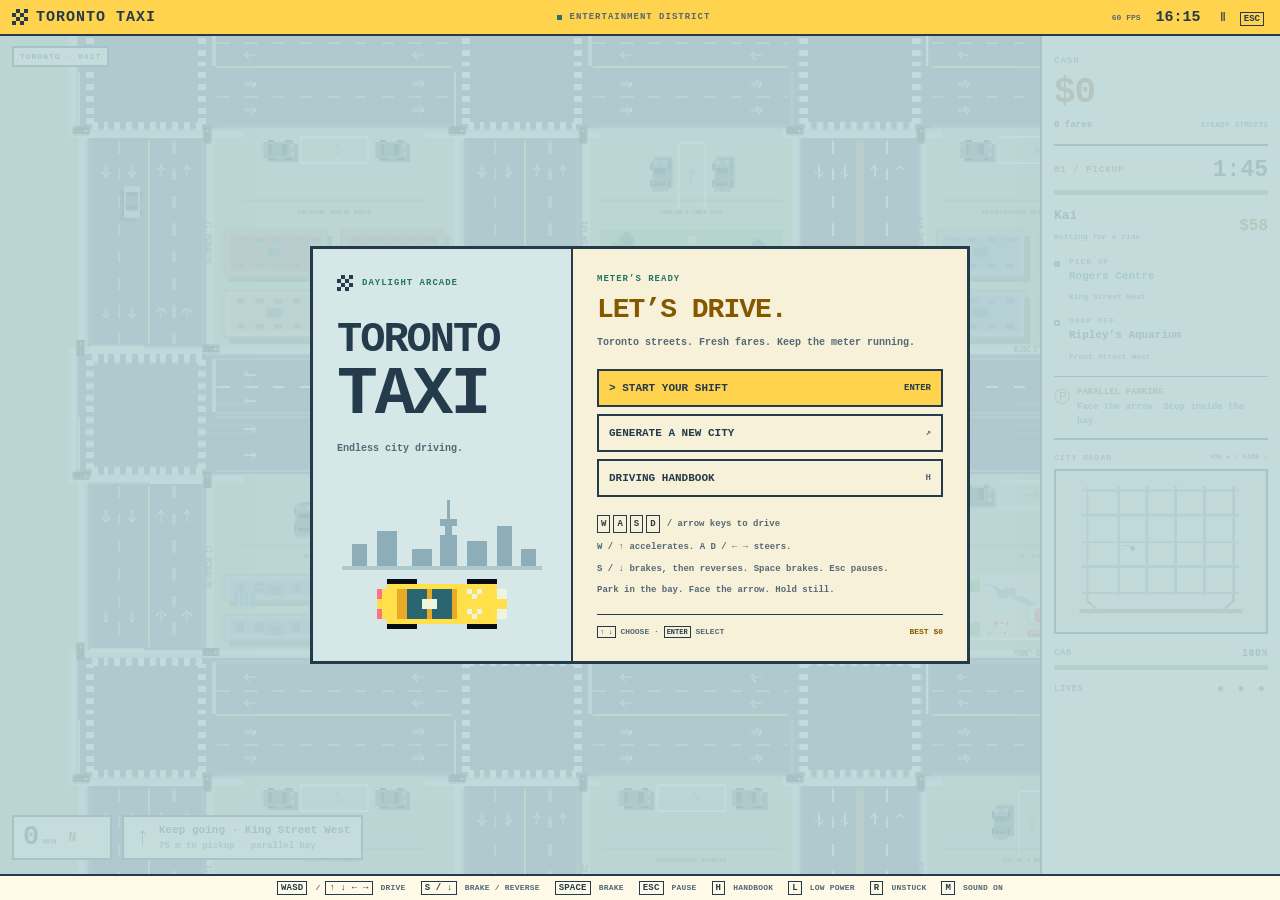
==== commit 1da84ce0: "Publish Toronto taxi city and landmark update" ====
--- a/index.html
+++ b/index.html
@@ -1,9 +1,9 @@
 <!doctype html>
-<html lang="en"><head><meta charset="utf-8"><meta name="viewport" content="width=device-width,initial-scale=1"><meta name="theme-color" content="#101522"><meta name="description" content="An endless, keyboard-first taxi arcade. Take fares, thread the traffic, and park like a pro in a new city every shift."><title>Night Shift · Taxi Arcade</title><link rel="icon" href="data:image/svg+xml,%3Csvg xmlns='http://www.w3.org/2000/svg' viewBox='0 0 64 64'%3E%3Crect x='4' y='16' width='56' height='32' fill='%23ffd35c'/%3E%3Cpath d='M20 16V8h24v8' fill='%23ffe9a1'/%3E%3Cpath d='M12 26h40v12H12' fill='%23203935'/%3E%3C/svg%3E"><link rel="stylesheet" href="style.css"></head>
+<html lang="en"><head><meta charset="utf-8"><meta name="viewport" content="width=device-width,initial-scale=1"><meta name="theme-color" content="#fff8e4"><meta name="description" content="A daylight taxi arcade inspired by Toronto. Explore an endless city, pick up fares, and park with care. Play with your keyboard."><title>Toronto Taxi · Endless City Driving</title><link rel="icon" href="data:image/svg+xml,%3Csvg xmlns='http://www.w3.org/2000/svg' viewBox='0 0 64 64'%3E%3Crect x='4' y='16' width='56' height='32' fill='%23ffd35c'/%3E%3Cpath d='M20 16V8h24v8' fill='%23ffe9a1'/%3E%3Cpath d='M12 26h40v12H12' fill='%23203935'/%3E%3C/svg%3E"><link rel="stylesheet" href="style.css?v=toronto-4"></head>
 <body>
-<header class="top"><div class="brand"><span class="checkers" aria-hidden="true"></span><b>NIGHT SHIFT</b><span class="brand-sub">TAXI CO.</span></div><div class="top-center"><span class="live-dot"></span><span id="district">OLD TOWN</span></div><div class="top-right"><span id="qualityTag">60 FPS</span><span class="clock" id="clock">17:20</span><button id="pauseBtn" aria-label="Pause game">Ⅱ <kbd>ESC</kbd></button></div></header>
-<main><section class="playfield" aria-label="Taxi driving game"><canvas id="game" tabindex="0" aria-label="Bird's-eye taxi city. Drive with W A S D or arrow keys. Space brakes. Escape pauses."></canvas><div class="world-label"><span class="tiny-square"></span><span id="cityLabel">CITY 8427</span><span class="world-label-right"></span></div><div id="notice" class="notice" aria-live="polite"><span id="noticeTitle"></span><small id="noticeText"></small></div><div id="parkingPanel" class="parking-panel hidden"><div id="parkTitle">PULL INTO THE BAY</div><p id="parkHint"></p><div class="park-track"><i id="parkProgress"></i></div></div><div class="speedometer"><div><b id="speed">0</b><span>MPH</span></div><span id="gear">D</span><small id="roadLimit">CITY / 45</small></div><div class="nav-prompt"><span id="turnIcon">↗</span><div><b id="nextDirection">Your shift starts here</b><small id="distance">The city is waiting.</small></div></div><div class="touch-controls" aria-label="Touch driving controls"><button data-control="left" aria-label="Steer left">←</button><button data-control="right" aria-label="Steer right">→</button><button data-control="brake" aria-label="Brake">■</button><button data-control="down" aria-label="Reverse">↓</button><button data-control="up" aria-label="Accelerate">↑</button></div></section>
+<header class="top"><div class="brand"><span class="checkers" aria-hidden="true"></span><b>TORONTO TAXI</b><span class="brand-sub">CITY DRIVING</span></div><div class="top-center"><span class="live-dot"></span><span id="district">OLD TOWN</span></div><div class="top-right"><span id="qualityTag">60 FPS</span><span class="clock" id="clock">16:15</span><button id="pauseBtn" aria-label="Pause game">Ⅱ <kbd>ESC</kbd></button></div></header>
+<main><section class="playfield" aria-label="Taxi driving game"><canvas id="game" tabindex="0" aria-label="Bird's-eye Toronto-inspired city. W or up accelerates. A and D or left and right steer. S or down brakes and reverses. Space brakes. Escape pauses."></canvas><div class="world-label"><span class="tiny-square"></span><span id="cityLabel">TORONTO / 8427</span><span class="world-label-right"></span></div><div id="notice" class="notice" aria-live="polite"><span id="noticeTitle"></span><small id="noticeText"></small></div><div id="parkingPanel" class="parking-panel hidden"><div id="parkTitle">PULL INTO THE BAY</div><p id="parkHint"></p><div class="park-track"><i id="parkProgress"></i></div></div><div class="speedometer"><div><b id="speed">0</b><span>MPH</span></div><span id="gear">D</span><small id="roadLimit">CITY / 45</small></div><div class="nav-prompt"><span id="turnIcon">↗</span><div><b id="nextDirection">Your drive starts here</b><small id="distance">A new fare is waiting.</small></div></div><div class="touch-controls" aria-label="Touch driving controls"><button data-control="left" aria-label="Steer left">←</button><button data-control="right" aria-label="Steer right">→</button><button data-control="brake" aria-label="Brake">■</button><button data-control="down" aria-label="Reverse">↓</button><button data-control="up" aria-label="Accelerate">↑</button></div></section>
 <aside class="dispatch"><div class="dispatch-heading"><span>DISPATCH</span><span class="live-dot"></span></div><div class="earnings"><span>CASH</span><b id="cash">$0<span>.00</span></b><div><span id="fares">0 fares</span><span id="heat">STEADY STREETS</span></div></div><section class="job-card"><div class="eyebrow"><span id="stage">01 / PICKUP</span><span id="jobTimer">1:45</span></div><div class="timer-track"><i id="timerBar"></i></div><div class="rider"><span class="avatar" id="avatar">J</span><div><h2 id="person">Jules</h2><span id="riderStatus">Waiting for a ride</span></div><span class="fare-value" id="fareValue">$76</span></div><div class="stops"><div class="stop active" id="pickupStop"><i></i><div><small>PICK UP</small><b id="pickupPlace">Noodle Club</b><span id="pickupStreet">Harbor Street</span></div></div><div class="stop" id="dropoffStop"><i></i><div><small>DROP OFF</small><b id="dropoffPlace">Central Arcade</b><span id="dropoffStreet">Harbor Street</span></div></div></div><div class="parking-type"><span>Ⓟ</span><div><b id="bayType">PARALLEL PARKING</b><small id="bayTip">Face the arrow. Stop inside the bay.</small></div></div></section><section class="map-section"><div class="section-title"><span>CITY RADAR</span><span id="mapHint">YOU ● / FARE ◇</span></div><canvas id="minimap" width="254" height="205" aria-label="City map, taxi position, and route to the active fare"></canvas><div class="map-legend"><span><i class="taxi-dot"></i> YOUR CAB</span><span><i class="job-dot"></i> NEXT STOP</span></div></section><div class="cab-status"><div><span>CAB</span><b id="condition">100%</b></div><div class="condition-track"><i id="conditionBar"></i></div><div class="trust"><span>LIVES</span><span id="hearts">● ● ●</span></div></div><div class="sidebar-note" id="sidebarNote">One city. One cab. As long as you can keep going.</div></aside>
-</main><footer><span><kbd>WASD</kbd> / <kbd>↑ ↓ ← →</kbd> DRIVE</span><span><kbd>SPACE</kbd> BRAKE</span><span><kbd>H</kbd> HANDBOOK</span><span><kbd>L</kbd> LOW POWER</span><span><kbd>R</kbd> UNSTUCK</span><span id="soundLabel"><kbd>M</kbd> SOUND ON</span></footer>
-<div id="overlay" class="overlay"><div class="menu-shell" id="menuShell"><div class="menu-left"><div class="menu-eyebrow"><span class="checkers"></span> TAXI ARCADE</div><h1>NIGHT<br><em>SHIFT.</em></h1><p class="menu-description"></p><div class="menu-art" aria-hidden="true"><div class="speed-lines"></div><svg viewBox="0 0 128 64" shape-rendering="crispEdges"><path fill="#070b12" d="M20 12h24v8H20zm64 0h24v8H84zM20 44h24v8H20zm64 0h24v8H84z"/><path fill="#ffe04b" d="M12 20h104v24H12zM20 16h88v32H20z"/><path fill="#e9aa28" d="M28 20h48v24H28z"/><path fill="#2a6670" d="M36 20h16v24H36zm20 0h16v24H56z"/><path fill="#eef5df" d="M48 28h12v8H48zm60-8h8v8h-8zm0 16h8v8h-8z"/><path fill="#ff7185" d="M12 20h4v8h-4zm0 16h4v8h-4z"/><path fill="#eef5df" d="M84 20h4v4h-4zm4 4h4v4h-4zm4-4h4v4h-4zm-8 16h4v4h-4zm4 4h4v4h-4zm4-4h4v4h-4z"/></svg></div><div class="menu-stamp">ENDLESS TAXI ARCADE <span>EST. TONIGHT</span></div></div><div class="menu-right"><div class="menu-kicker" id="menuKicker">METER'S READY</div><h2 id="menuTitle">Clock in.</h2><p id="menuSubtitle">Catch the next fare. Find a clean line through traffic. Make the perfect park.</p><div id="menuOptions"></div><div class="menu-controls"><div><kbd>W</kbd><kbd>A</kbd><kbd>S</kbd><kbd>D</kbd><span>/ arrows to drive</span></div><p><b>S / ↓</b> brakes, then reverses. <b>Space</b> brakes.</p><p>Park in the bay. Face the arrow. Hold still.</p></div><div class="menu-bottom"><span><kbd>↑ ↓</kbd> CHOOSE · <kbd>ENTER</kbd> SELECT</span><span id="best">BEST $0</span></div></div></div><div id="handbook" class="handbook hidden"><div class="menu-kicker">DRIVER'S HANDBOOK</div><h2>HOW TO PLAY</h2><div class="handbook-grid"><section><b>01 / FEEL THE CAB</b><p>W or ↑ accelerates. A/D or ←/→ steers. S or ↓ brakes, then reverses. Space is a strong brake. Steering reverses naturally when backing up.</p></section><section><b>02 / EARN THE FARE</b><p>Follow the mint route to the glowing bay. Park slowly, line up with the arrow and hold still. Riders get in and out automatically.</p></section><section><b>03 / PARK LIKE A PRO</b><p>Parallel bays have cars on both ends. Approach from the road and ease into the gap. Reverse bays point toward the street: nose out, back in at least a car's half-length.</p></section><section><b>04 / READ THE STREETS</b><p>Drive on the right. Signals cycle red, amber and green. Entering on red costs $12 and 5 seconds. The bottom expressway has two lanes each way and merging slip roads.</p></section><section><b>05 / KEEP YOUR SHIFT</b><p>Finish fares for cash, tips and small repairs. Traffic follows morning, evening and late-night rush waves. Deadlines tighten with each fare. Three missed fares or a wrecked cab ends your shift. There are no levels.</p></section><section><b>06 / KEYBOARD ALL THE WAY</b><p>Esc/P pauses. R calls a tow for $15 and 10 seconds. L toggles 30 FPS low power. M toggles sound. Menus use ↑/↓ and Enter. New city generates a new map.</p></section></div><button id="closeHelp">PRESS ENTER TO RETURN <span>↵</span></button></div></div>
-<script src="engine.js"></script><script src="game.js"></script></body></html>
+</main><footer><span><kbd>WASD</kbd> / <kbd>↑ ↓ ← →</kbd> DRIVE</span><span><kbd>S / ↓</kbd> BRAKE / REVERSE</span><span><kbd>SPACE</kbd> BRAKE</span><span><kbd>ESC</kbd> PAUSE</span><span><kbd>H</kbd> HANDBOOK</span><span><kbd>L</kbd> LOW POWER</span><span><kbd>R</kbd> UNSTUCK</span><span id="soundLabel"><kbd>M</kbd> SOUND ON</span></footer>
+<div id="overlay" class="overlay"><div class="menu-shell" id="menuShell"><div class="menu-left"><div class="menu-eyebrow"><span class="checkers"></span> DAYLIGHT ARCADE</div><h1>TORONTO<br><em>TAXI</em></h1><p class="menu-description">Endless city driving.</p><div class="menu-art" aria-hidden="true"><div class="speed-lines"></div><svg viewBox="0 0 160 108" shape-rendering="crispEdges"><path fill="#8daeb8" d="M8 53V35h12v18h8V25h16v28h12V39h16v14h6V28h4v-7h-4v-6h6V0h2v15h6v6h-4v7h4v25h8V33h16v20h8V21h12v32h7V39h12v14z"/><path fill="#aec9cc" d="M0 53h160v3H0z"/><g transform="translate(16 51)"><path fill="#070b12" d="M20 12h24v8H20zm64 0h24v8H84zM20 44h24v8H20zm64 0h24v8H84z"/><path fill="#ffe04b" d="M12 20h104v24H12zM20 16h88v32H20z"/><path fill="#e9aa28" d="M28 20h48v24H28z"/><path fill="#2a6670" d="M36 20h16v24H36zm20 0h16v24H56z"/><path fill="#eef5df" d="M48 28h12v8H48zm60-8h8v8h-8zm0 16h8v8h-8z"/><path fill="#ff7185" d="M12 20h4v8h-4zm0 16h4v8h-4z"/><path fill="#eef5df" d="M84 20h4v4h-4zm4 4h4v4h-4zm4-4h4v4h-4zm-8 16h4v4h-4zm4 4h4v4h-4zm4-4h4v4h-4z"/></g></svg></div><div class="menu-stamp">ENDLESS CITY DRIVING <span>TORONTO</span></div></div><div class="menu-right"><div class="menu-kicker" id="menuKicker">METER'S READY</div><h2 id="menuTitle">Start driving.</h2><p id="menuSubtitle">Pick up a fare. Cruise through the city. Ease into the perfect park.</p><div id="menuOptions"></div><div class="menu-controls"><div><kbd>W</kbd><kbd>A</kbd><kbd>S</kbd><kbd>D</kbd><span>/ arrow keys to drive</span></div><p><b>W / ↑</b> accelerates. <b>A D / ← →</b> steers.</p><p><b>S / ↓</b> brakes, then reverses. <b>Space</b> brakes. <b>Esc</b> pauses.</p><p>Park in the bay. Face the arrow. Hold still.</p></div><div class="menu-bottom"><span><kbd>↑ ↓</kbd> CHOOSE · <kbd>ENTER</kbd> SELECT</span><span id="best">BEST $0</span></div></div></div><div id="handbook" class="handbook hidden"><div class="menu-kicker">DRIVER'S HANDBOOK</div><h2>HOW TO PLAY</h2><div class="handbook-grid"><section><b>01 / FEEL THE CAB</b><p>W or ↑ accelerates. A/D or ←/→ steers. S or ↓ brakes, then reverses. Space brakes. Build speed gently and ease off before turning. Steering reverses naturally when backing up.</p></section><section><b>02 / EARN THE FARE</b><p>Follow the blue route to the marked bay. Park slowly, line up with the arrow and hold still. Riders get in and out automatically.</p></section><section><b>03 / PARK LIKE A PRO</b><p>Parallel bays have cars on both ends. Approach from the road and ease into the gap. Reverse bays point toward the street: nose out, back in at least a car's half-length.</p></section><section><b>04 / READ THE STREETS</b><p>This Toronto-inspired street layout is simplified for arcade driving. Keep right. Signals cycle red, amber and green. Entering on red costs $12 and 5 seconds. The bottom expressway has two lanes each way and merging slip roads.</p></section><section><b>05 / KEEP ROLLING</b><p>Finish fares for cash, tips and small repairs. Traffic follows morning, lunch and evening traffic waves. Deadlines tighten with each fare. Three missed fares or a wrecked cab ends your drive. There are no levels.</p></section><section><b>06 / KEYBOARD ALL THE WAY</b><p>Esc/P pauses. R calls a tow for $15 and 10 seconds. L toggles 30 FPS low power. M toggles sound. Menus use ↑/↓ and Enter. New city generates a new map.</p></section></div><button id="closeHelp">PRESS ENTER TO RETURN <span>↵</span></button></div></div>
+<script src="engine.js?v=toronto-4"></script><script src="landmarks.js?v=toronto-4"></script><script src="game.js?v=toronto-4"></script></body></html>
--- a/style.css
+++ b/style.css
@@ -1,15 +1,16 @@
-:root{--ink:#eef5df;--dark:#101522;--deep:#0b0f19;--cream:#eef5df;--muted:#91a0b5;--yellow:#ffe04b;--mint:#70efb2;--line:#364057;--red:#ff7185;font-family:'Courier New',ui-monospace,monospace;color:var(--ink);background:var(--dark);font-synthesis:none;font-weight:700;color-scheme:dark}
-*{box-sizing:border-box}body{margin:0;height:100dvh;overflow:hidden}button{font:inherit;cursor:pointer;border-radius:0}button:focus-visible{outline:3px solid var(--yellow);outline-offset:3px}kbd{font:inherit;font-size:9px;border:1px solid var(--line);padding:1px 3px;white-space:nowrap;color:var(--cream)}button kbd{margin-left:7px}.hidden{display:none!important}canvas{image-rendering:pixelated;image-rendering:crisp-edges}
-.top{height:36px;display:flex;align-items:center;justify-content:space-between;padding:0 12px;border-bottom:2px solid var(--line);gap:12px;background:var(--deep)}.brand{display:flex;gap:8px;align-items:center;font-size:15px;letter-spacing:1px;color:var(--yellow)}.brand-sub{display:none}.checkers{display:inline-block;width:16px;height:16px;background:conic-gradient(var(--yellow) 25%,transparent 0 50%,var(--yellow) 0 75%,transparent 0);background-size:8px 8px;flex-shrink:0}.top-center{display:flex;align-items:center;gap:7px;font-size:9px;letter-spacing:1px;color:var(--muted)}.live-dot{width:5px;height:5px;background:var(--mint);display:inline-block}.top-right{display:flex;align-items:center;gap:15px}.clock{font-size:15px;color:var(--yellow);font-variant-numeric:tabular-nums}#qualityTag{font-size:8px;color:var(--muted)}.top button{border:0;background:transparent;color:var(--cream);font-size:12px;padding:4px}
-main{height:calc(100dvh - 62px);display:grid;grid-template-columns:minmax(0,1fr) 240px}.playfield{position:relative;overflow:hidden;min-height:0;background:#1b2933}#game{display:block;width:100%;height:100%;outline:none}.world-label{position:absolute;top:10px;left:12px;font-size:8px;color:#eef5df;letter-spacing:1px;pointer-events:none;display:flex;gap:6px;align-items:center;background:var(--deep);padding:4px 6px}.world-label-right,.tiny-square{display:none}
-.dispatch{background:var(--dark);border-left:2px solid var(--line);padding:14px 12px;overflow:auto;scrollbar-width:thin;scrollbar-color:var(--line) var(--dark);z-index:2}.dispatch-heading,.sidebar-note{display:none}.earnings{padding:0 0 14px;border-bottom:2px solid var(--line)}.earnings>span{font-size:9px;letter-spacing:1px;color:var(--muted)}.earnings>b{display:block;font-size:36px;line-height:1.1;letter-spacing:-1px;color:var(--yellow);font-variant-numeric:tabular-nums;margin:5px 0 7px}.earnings>b span{display:none}.earnings>div{display:flex;justify-content:space-between;align-items:center;font-size:9px;gap:6px}.earnings>div>span:last-child{font-size:8px;color:var(--mint);text-align:right}.job-card{padding:13px 0 0}.eyebrow{display:flex;justify-content:space-between;align-items:center;font-size:9px;letter-spacing:1px;color:var(--yellow)}.eyebrow>span:last-child{font-size:23px;letter-spacing:0;line-height:1;color:var(--cream)}.timer-track,.condition-track{height:5px;background:#30394a;margin-top:8px;overflow:hidden}.timer-track i,.condition-track i{display:block;height:100%;width:100%;background:var(--mint)}.rider{display:flex;align-items:center;gap:7px;margin:13px 0}.avatar{display:none}.rider h2{font-size:13px;margin:0 0 3px}.rider div>span{font-size:8px;color:var(--muted)}.fare-value{margin-left:auto;color:var(--yellow);font-size:16px}.stops{padding:0}.stop{position:relative;display:flex;gap:9px;padding:0 0 12px}.stop>i{width:6px;height:6px;border:2px solid var(--muted);margin-top:4px;flex-shrink:0}.stop.active>i{background:var(--mint);border-color:var(--mint)}.stop small{display:block;font-size:8px;letter-spacing:1px;color:var(--muted);margin-bottom:4px}.stop b{display:block;font-size:11px;margin-bottom:3px;line-height:1.25}.stop span{font-size:8px;color:var(--muted)}.stop.active b{color:var(--mint)}.parking-type{display:flex;gap:7px;padding:10px 0;border-top:1px solid var(--line);border-bottom:2px solid var(--line)}.parking-type>span{color:var(--yellow);font-size:16px}.parking-type b{display:block;font-size:9px;margin-bottom:4px;color:var(--yellow)}.parking-type small{font-size:9px;display:block;color:var(--muted);line-height:1.5}.map-section{margin-top:13px}.section-title{display:flex;justify-content:space-between;font-size:8px;letter-spacing:1px;color:var(--muted)}.section-title>span:last-child{font-size:7px;letter-spacing:0}#minimap{display:block;width:100%;height:auto;max-height:165px;background:#1b2933;margin-top:7px;border:2px solid var(--line)}.map-legend{display:none}.cab-status{margin-top:14px}.cab-status>div:first-child,.trust{display:flex;justify-content:space-between;font-size:9px;letter-spacing:.5px;color:var(--muted)}.cab-status b{font-size:10px;color:var(--cream)}.condition-track{margin-top:6px;height:5px}.trust{margin-top:12px;align-items:center}.trust>span:last-child{color:var(--red);letter-spacing:3px;font-size:12px}
-footer{height:26px;background:var(--deep);border-top:2px solid var(--line);color:var(--muted);display:flex;align-items:center;justify-content:center;padding:0 12px;gap:22px;font-size:8px;letter-spacing:.2px}footer kbd{margin-right:3px}
+:root{--ink:#233b4a;--dark:#f8f1d9;--deep:#fff9e8;--cream:#233b4a;--muted:#536975;--yellow:#855800;--cab:#ffd34d;--mint:#267564;--line:#233b4a;--red:#b54443;font-family:'Courier New',ui-monospace,monospace;color:var(--ink);background:var(--dark);font-synthesis:none;font-weight:700;color-scheme:light}
+*{box-sizing:border-box}body{margin:0;height:100dvh;overflow:hidden}button{font:inherit;cursor:pointer;border-radius:0}button:focus-visible{outline:3px solid #2776a3;outline-offset:3px}kbd{font:inherit;font-size:9px;border:1px solid var(--line);padding:1px 3px;white-space:nowrap;color:var(--cream)}button kbd{margin-left:7px}.hidden{display:none!important}canvas{image-rendering:pixelated;image-rendering:crisp-edges}
+.top{height:36px;display:flex;align-items:center;justify-content:space-between;padding:0 12px;border-bottom:2px solid var(--line);gap:12px;background:var(--cab)}.brand{display:flex;gap:8px;align-items:center;font-size:15px;letter-spacing:1px;color:var(--ink)}.brand-sub{display:none}.checkers{display:inline-block;width:16px;height:16px;background:conic-gradient(var(--ink) 25%,transparent 0 50%,var(--ink) 0 75%,transparent 0);background-size:8px 8px;flex-shrink:0}.top-center{display:flex;align-items:center;gap:7px;font-size:9px;letter-spacing:1px;color:var(--muted)}.live-dot{width:5px;height:5px;background:var(--mint);display:inline-block}.top-right{display:flex;align-items:center;gap:15px}.clock{font-size:15px;color:var(--ink);font-variant-numeric:tabular-nums}#qualityTag{font-size:8px;color:var(--muted)}.top button{border:0;background:transparent;color:var(--cream);font-size:12px;padding:4px}
+main{height:calc(100dvh - 62px);display:grid;grid-template-columns:minmax(0,1fr) 240px}.playfield{position:relative;overflow:hidden;min-height:0;background:#b9d2d8}#game{display:block;width:100%;height:100%;outline:none}.world-label{position:absolute;top:10px;left:12px;font-size:8px;color:var(--ink);letter-spacing:1px;pointer-events:none;display:flex;gap:6px;align-items:center;background:var(--deep);padding:4px 6px;border:2px solid var(--line)}.world-label-right,.tiny-square{display:none}
+.dispatch{background:var(--dark);border-left:2px solid var(--line);padding:14px 12px;overflow:auto;scrollbar-width:thin;scrollbar-color:var(--line) var(--dark);z-index:2}.dispatch-heading,.sidebar-note{display:none}.earnings{padding:0 0 14px;border-bottom:2px solid var(--line)}.earnings>span{font-size:9px;letter-spacing:1px;color:var(--muted)}.earnings>b{display:block;font-size:36px;line-height:1.1;letter-spacing:-1px;color:var(--yellow);font-variant-numeric:tabular-nums;margin:5px 0 7px}.earnings>b span{display:none}.earnings>div{display:flex;justify-content:space-between;align-items:center;font-size:9px;gap:6px}.earnings>div>span:last-child{font-size:8px;color:var(--mint);text-align:right}.job-card{padding:13px 0 0}.eyebrow{display:flex;justify-content:space-between;align-items:center;font-size:9px;letter-spacing:1px;color:var(--yellow)}.eyebrow>span:last-child{font-size:23px;letter-spacing:0;line-height:1;color:var(--cream)}.timer-track,.condition-track{height:5px;background:#c8d3c9;margin-top:8px;overflow:hidden}.timer-track i,.condition-track i{display:block;height:100%;width:100%;background:var(--mint)}.rider{display:flex;align-items:center;gap:7px;margin:13px 0}.avatar{display:none}.rider h2{font-size:13px;margin:0 0 3px}.rider div>span{font-size:8px;color:var(--muted)}.fare-value{margin-left:auto;color:var(--yellow);font-size:16px}.stops{padding:0}.stop{position:relative;display:flex;gap:9px;padding:0 0 12px}.stop>i{width:6px;height:6px;border:2px solid var(--muted);margin-top:4px;flex-shrink:0}.stop.active>i{background:var(--mint);border-color:var(--mint)}.stop small{display:block;font-size:8px;letter-spacing:1px;color:var(--muted);margin-bottom:4px}.stop b{display:block;font-size:11px;margin-bottom:3px;line-height:1.25}.stop span{font-size:8px;color:var(--muted)}.stop.active b{color:var(--mint)}.parking-type{display:flex;gap:7px;padding:10px 0;border-top:1px solid var(--line);border-bottom:2px solid var(--line)}.parking-type>span{color:var(--yellow);font-size:16px}.parking-type b{display:block;font-size:9px;margin-bottom:4px;color:var(--yellow)}.parking-type small{font-size:9px;display:block;color:var(--muted);line-height:1.5}.map-section{margin-top:13px}.section-title{display:flex;justify-content:space-between;font-size:8px;letter-spacing:1px;color:var(--muted)}.section-title>span:last-child{font-size:7px;letter-spacing:0}#minimap{display:block;width:100%;height:auto;max-height:165px;background:#b9d2d8;margin-top:7px;border:2px solid var(--line)}.map-legend{display:none}.cab-status{margin-top:14px}.cab-status>div:first-child,.trust{display:flex;justify-content:space-between;font-size:9px;letter-spacing:.5px;color:var(--muted)}.cab-status b{font-size:10px;color:var(--cream)}.condition-track{margin-top:6px;height:5px}.trust{margin-top:12px;align-items:center}.trust>span:last-child{color:var(--red);letter-spacing:3px;font-size:12px}
+footer{height:26px;background:var(--deep);border-top:2px solid var(--line);color:var(--muted);display:flex;align-items:center;justify-content:center;padding:0 12px;gap:15px;font-size:8px;letter-spacing:.2px}footer kbd{margin-right:3px}
 .speedometer{position:absolute;left:12px;bottom:14px;color:var(--cream);background:var(--deep);padding:7px 9px;min-width:100px;border:2px solid var(--line);display:flex;align-items:center;gap:12px;pointer-events:none}.speedometer>div{display:flex;align-items:baseline;gap:4px}.speedometer b{font-size:27px;line-height:1;letter-spacing:-1px}.speedometer span{font-size:8px;color:var(--muted)}.speedometer>span{color:var(--yellow);font-size:13px}.speedometer small{display:none}.nav-prompt{position:absolute;bottom:14px;left:122px;display:flex;align-items:center;gap:9px;color:var(--cream);padding:7px 11px;background:var(--deep);border:2px solid var(--line);max-width:calc(100% - 136px);pointer-events:none;min-height:45px}.nav-prompt>span{font-size:25px;line-height:1;color:var(--mint)}.nav-prompt b{display:block;font-size:11px;line-height:1.2}.nav-prompt small{display:block;font-size:9px;color:var(--muted);margin-top:4px}.notice{position:absolute;left:50%;top:38px;transform:translateX(-50%);background:var(--deep);color:var(--cream);padding:10px 14px;border:2px solid var(--yellow);max-width:460px;width:max-content;opacity:0;pointer-events:none}.notice.show{opacity:1}.notice>span{font-size:11px;letter-spacing:.5px;color:var(--yellow);display:block}.notice small{font-size:10px;display:block;margin-top:5px;max-width:340px;line-height:1.5}.notice.bad{border-color:var(--red)}.notice.bad>span{color:var(--red)}.notice.good{border-color:var(--mint)}.notice.good>span{color:var(--mint)}.parking-panel{position:absolute;left:50%;bottom:82px;transform:translateX(-50%);background:var(--deep);border:2px solid var(--mint);color:var(--cream);padding:10px 14px;width:325px;max-width:90%;text-align:center;pointer-events:none}.parking-panel>div:first-child{font-size:11px;letter-spacing:1px;color:var(--mint)}.parking-panel p{font-size:10px;margin:7px 0;line-height:1.5}.park-track{height:6px;background:var(--line)}.park-track i{height:100%;background:var(--yellow);display:block;width:0}
-.overlay{position:fixed;inset:36px 0 26px;background:#090e1ada;z-index:5;display:flex;align-items:center;justify-content:center;padding:24px;overflow:auto}.menu-shell{display:grid;grid-template-columns:260px 1fr;max-width:660px;width:100%;border:3px solid var(--yellow);background:var(--dark)}.menu-left{padding:26px 24px;position:relative;overflow:hidden;display:flex;flex-direction:column;border-right:2px solid var(--line);background:var(--deep)}.menu-eyebrow{font-size:9px;letter-spacing:1px;display:flex;align-items:center;gap:9px;color:var(--mint)}.menu-left h1{font-size:57px;line-height:1;letter-spacing:-3px;margin:28px 0 14px;font-weight:900;color:var(--cream)}.menu-left h1 em{font-style:normal;color:var(--yellow)}.menu-description,.menu-stamp,.speed-lines{display:none}.menu-art{height:90px;margin:auto 0 0}.menu-art svg{display:block;width:100%;height:100%;shape-rendering:crispEdges}.menu-right{padding:25px 24px;display:flex;flex-direction:column}.menu-kicker{font-size:9px;color:var(--mint);letter-spacing:1px}.menu-right h2{font-size:28px;letter-spacing:-1px;margin:10px 0;text-transform:uppercase;color:var(--yellow)}.menu-right>p{font-size:10px;line-height:1.6;color:var(--muted);margin:0 0 18px}.menu-option{width:100%;border:2px solid var(--line);background:transparent;display:flex;justify-content:space-between;align-items:center;padding:11px 10px;margin-bottom:7px;color:var(--cream);font-size:11px;text-align:left;text-transform:uppercase;gap:10px}.menu-option.selected{background:var(--yellow);color:var(--deep);border-color:var(--yellow)}.menu-option.selected>span:first-child:before{content:'> '}.menu-option .option-key{font-size:9px;color:var(--muted)}.menu-option.selected .option-key{color:var(--deep)}.menu-controls{margin-top:11px;color:var(--muted);font-size:9px;line-height:1.6}.menu-controls>div{display:flex;align-items:center;gap:3px}.menu-controls kbd{font-size:9px;padding:1px 3px}.menu-controls>div span{margin-left:4px}.menu-controls p{margin:7px 0}.menu-bottom{display:flex;justify-content:space-between;align-items:center;gap:10px;font-size:8px;border-top:1px solid var(--line);margin-top:10px;padding-top:12px;color:var(--muted)}.menu-bottom kbd{font-size:7px;padding:1px 2px}#best{color:var(--yellow);white-space:nowrap}
-.handbook{background:var(--dark);border:3px solid var(--yellow);max-width:760px;padding:26px;width:100%;max-height:100%;overflow:auto}.handbook h2{font-size:28px;letter-spacing:-1px;margin:10px 0 22px;color:var(--yellow);text-transform:uppercase}.handbook-grid{display:grid;grid-template-columns:1fr 1fr;gap:21px}.handbook-grid b{font-size:10px;color:var(--mint)}.handbook-grid p{font-size:11px;line-height:1.7;color:var(--muted);margin:8px 0 0}.handbook button{width:100%;background:var(--yellow);border:0;color:var(--deep);padding:13px;text-align:left;font-size:11px;margin-top:24px}.handbook button span{float:right}.touch-controls{display:none}
+.overlay{position:fixed;inset:36px 0 26px;background:#bdd8dcdd;z-index:5;display:flex;align-items:center;justify-content:center;padding:24px;overflow:auto}.menu-shell{display:grid;grid-template-columns:260px 1fr;max-width:660px;width:100%;border:3px solid var(--line);background:var(--dark)}.menu-left{padding:26px 24px;position:relative;overflow:hidden;display:flex;flex-direction:column;border-right:2px solid var(--line);background:#d6e7e7}.menu-eyebrow{font-size:9px;letter-spacing:1px;display:flex;align-items:center;gap:9px;color:var(--mint)}.menu-left h1{font-size:42px;line-height:1;letter-spacing:-2px;margin:28px 0 12px;font-weight:900;color:var(--ink)}.menu-left h1 em{font-style:normal;font-size:68px;letter-spacing:-3px;color:var(--ink)}.menu-description{font-size:10px;line-height:1.6;color:var(--muted);margin:0 0 18px}.menu-stamp,.speed-lines{display:none}.menu-art{height:135px;margin:auto 0 0}.menu-art svg{display:block;width:100%;height:100%;shape-rendering:crispEdges}.menu-right{padding:25px 24px;display:flex;flex-direction:column}.menu-kicker{font-size:9px;color:var(--mint);letter-spacing:1px}.menu-right h2{font-size:28px;letter-spacing:-1px;margin:10px 0;text-transform:uppercase;color:var(--yellow)}.menu-right>p{font-size:10px;line-height:1.6;color:var(--muted);margin:0 0 18px}.menu-option{width:100%;border:2px solid var(--line);background:transparent;display:flex;justify-content:space-between;align-items:center;padding:11px 10px;margin-bottom:7px;color:var(--cream);font-size:11px;text-align:left;text-transform:uppercase;gap:10px}.menu-option.selected{background:var(--cab);color:var(--ink);border-color:var(--line)}.menu-option.selected>span:first-child:before{content:'> '}.menu-option .option-key{font-size:9px;color:var(--muted)}.menu-option.selected .option-key{color:var(--ink)}.menu-controls{margin-top:11px;color:var(--muted);font-size:9px;line-height:1.6}.menu-controls>div{display:flex;align-items:center;gap:3px}.menu-controls kbd{font-size:9px;padding:1px 3px}.menu-controls>div span{margin-left:4px}.menu-controls p{margin:7px 0}.menu-bottom{display:flex;justify-content:space-between;align-items:center;gap:10px;font-size:8px;border-top:1px solid var(--line);margin-top:10px;padding-top:12px;color:var(--muted)}.menu-bottom kbd{font-size:7px;padding:1px 2px}#best{color:var(--yellow);white-space:nowrap}
+.handbook{background:var(--dark);border:3px solid var(--line);max-width:760px;padding:26px;width:100%;max-height:100%;overflow:auto}.handbook h2{font-size:28px;letter-spacing:-1px;margin:10px 0 22px;color:var(--yellow);text-transform:uppercase}.handbook-grid{display:grid;grid-template-columns:1fr 1fr;gap:21px}.handbook-grid b{font-size:10px;color:var(--mint)}.handbook-grid p{font-size:11px;line-height:1.7;color:var(--muted);margin:8px 0 0}.handbook button{width:100%;background:var(--cab);border:2px solid var(--line);color:var(--ink);padding:13px;text-align:left;font-size:11px;margin-top:24px}.handbook button span{float:right}.touch-controls{display:none}
 @media(max-height:760px) and (min-width:761px){.dispatch{padding-top:10px}.earnings{padding-bottom:10px}.earnings>b{font-size:30px}.job-card{padding-top:10px}.rider{margin:10px 0}.stop{padding-bottom:9px}.parking-type{padding:8px 0}.map-section{margin-top:10px}#minimap{height:120px}.cab-status{margin-top:10px}.trust{margin-top:9px}}
-@media(max-height:620px) and (min-width:761px){.dispatch{padding-top:8px}.earnings>b{font-size:25px;margin:3px 0 5px}.rider{margin:8px 0}.stop span,.rider div>span{display:none}.parking-type{padding:7px 0}#minimap{height:95px}.menu-left h1{font-size:50px;margin-top:18px}.menu-shell{max-width:650px}.menu-left,.menu-right{padding-top:18px;padding-bottom:18px}.menu-right>p{margin-bottom:10px}.menu-controls{margin-top:4px}.menu-option{padding:9px}}
+@media(max-height:620px) and (min-width:761px){.dispatch{padding-top:8px}.earnings>b{font-size:25px;margin:3px 0 5px}.rider{margin:8px 0}.stop span,.rider div>span{display:none}.parking-type{padding:7px 0}#minimap{height:95px}.menu-left h1{font-size:42px;margin-top:18px}.menu-shell{max-width:650px}.menu-left,.menu-right{padding-top:18px;padding-bottom:18px}.menu-right>p{margin-bottom:10px}.menu-controls{margin-top:4px}.menu-option{padding:9px}}
+@media(max-width:1100px){footer span:nth-child(n+6){display:none}}
 @media(max-width:1000px){.top-center{display:none}footer{gap:13px}.nav-prompt b{font-size:10px}}
-@media(max-width:760px){.top{padding:0 10px}.brand{font-size:13px}.top-right{gap:10px}#qualityTag{display:none}main{grid-template-columns:1fr;grid-template-rows:minmax(180px,1fr) 144px}.dispatch{padding:9px 10px;display:grid;grid-template-columns:102px minmax(0,1fr);grid-template-rows:1fr;gap:12px;border-left:0;border-top:2px solid var(--line);overflow:hidden}.earnings{padding:0;border:0}.earnings>span{font-size:8px}.earnings>b{font-size:29px;margin:5px 0}.earnings>div{display:block;line-height:1.7;font-size:8px}.earnings>div span{display:block}.earnings>div>span:last-child{text-align:left;font-size:7px}.job-card{padding:0}.eyebrow{font-size:8px}.eyebrow>span:last-child{font-size:18px}.timer-track{margin-top:5px;height:3px}.rider{margin:7px 0}.rider h2{font-size:10px}.rider div>span{display:none}.fare-value{font-size:12px}.stops{display:flex;gap:8px}.stop{padding:0;gap:5px;flex:1}.stop small{font-size:7px;margin-bottom:3px}.stop b{font-size:9px}.stop span{display:none}.stop>i{width:5px;height:5px;margin-top:2px}.parking-type{padding:5px 0 0;border:0;gap:5px}.parking-type>span{display:none}.parking-type b{font-size:7px;display:inline;margin-right:5px}.parking-type small{font-size:8px;display:inline}.map-section{display:none}.cab-status{position:absolute;right:10px;bottom:29px;display:flex;gap:10px;margin:0;font-size:8px}.cab-status>div:first-child{font-size:7px;gap:5px;align-items:center}.cab-status b{font-size:8px}.condition-track{display:none}.trust{margin:0;font-size:7px;gap:5px}.trust>span:last-child{font-size:8px;letter-spacing:1px}footer{justify-content:flex-start;padding:0 8px;gap:10px;font-size:7px}footer span:nth-child(4),footer span:nth-child(5),footer span:nth-child(6){display:none}footer kbd{font-size:7px}.world-label{top:8px;left:8px;font-size:7px}.speedometer{bottom:10px;left:8px;min-width:85px;padding:6px;gap:8px}.speedometer b{font-size:23px}.nav-prompt{bottom:10px;left:101px;max-width:calc(100% - 109px);padding:6px 8px;gap:7px;min-height:39px}.nav-prompt b{font-size:9px}.nav-prompt small{font-size:8px}.nav-prompt>span{font-size:21px}.notice{top:34px;max-width:calc(100% - 16px);padding:8px 10px}.notice>span{font-size:9px}.notice small{font-size:9px}.parking-panel{bottom:66px;width:280px;padding:8px 10px}.parking-panel>div:first-child{font-size:10px}.parking-panel p{font-size:9px}.overlay{padding:14px}.menu-shell{grid-template-columns:1fr;max-width:390px}.menu-left{padding:17px 20px 14px;border-right:0;border-bottom:2px solid var(--line);display:block}.menu-eyebrow{font-size:8px}.menu-left h1{font-size:37px;letter-spacing:-2px;margin:12px 0 0}.menu-left h1 br{display:none}.menu-left h1 em{margin-left:8px}.menu-art{display:none}.menu-right{padding:19px 20px}.menu-right h2{font-size:25px;margin:8px 0}.menu-right>p{margin-bottom:12px}.menu-controls{margin-top:7px}.menu-bottom{padding-top:10px;font-size:7px}.handbook{padding:21px}.handbook h2{font-size:22px}.handbook-grid{grid-template-columns:1fr;gap:17px}}
-@media(max-width:420px){.cab-status{gap:6px}.trust>span:first-child{display:none}.menu-left h1{font-size:33px}.top-right{gap:6px}.brand{font-size:12px}footer{gap:8px}}
+@media(max-width:760px){.top{padding:0 10px}.brand{font-size:13px}.top-right{gap:10px}#qualityTag{display:none}main{grid-template-columns:1fr;grid-template-rows:minmax(180px,1fr) 144px}.dispatch{padding:9px 10px;display:grid;grid-template-columns:102px minmax(0,1fr);grid-template-rows:1fr;gap:12px;border-left:0;border-top:2px solid var(--line);overflow:hidden}.earnings{padding:0;border:0}.earnings>span{font-size:8px}.earnings>b{font-size:29px;margin:5px 0}.earnings>div{display:block;line-height:1.7;font-size:8px}.earnings>div span{display:block}.earnings>div>span:last-child{text-align:left;font-size:7px}.job-card{padding:0}.eyebrow{font-size:8px}.eyebrow>span:last-child{font-size:18px}.timer-track{margin-top:5px;height:3px}.rider{margin:7px 0}.rider h2{font-size:10px}.rider div>span{display:none}.fare-value{font-size:12px}.stops{display:flex;gap:8px}.stop{padding:0;gap:5px;flex:1}.stop small{font-size:7px;margin-bottom:3px}.stop b{font-size:9px}.stop span{display:none}.stop>i{width:5px;height:5px;margin-top:2px}.parking-type{padding:5px 0 0;border:0;gap:5px}.parking-type>span{display:none}.parking-type b{font-size:7px;display:inline;margin-right:5px}.parking-type small{font-size:8px;display:inline}.map-section{display:none}.cab-status{position:absolute;right:10px;bottom:29px;display:flex;gap:10px;margin:0;font-size:8px}.cab-status>div:first-child{font-size:7px;gap:5px;align-items:center}.cab-status b{font-size:8px}.condition-track{display:none}.trust{margin:0;font-size:7px;gap:5px}.trust>span:last-child{font-size:8px;letter-spacing:1px}footer{justify-content:flex-start;padding:0 8px;gap:10px;font-size:7px}footer span:nth-child(n+5){display:none}footer kbd{font-size:7px}.world-label{top:8px;left:8px;font-size:7px}.speedometer{bottom:10px;left:8px;min-width:85px;padding:6px;gap:8px}.speedometer b{font-size:23px}.nav-prompt{bottom:10px;left:101px;max-width:calc(100% - 109px);padding:6px 8px;gap:7px;min-height:39px}.nav-prompt b{font-size:9px}.nav-prompt small{font-size:8px}.nav-prompt>span{font-size:21px}.notice{top:34px;max-width:calc(100% - 16px);padding:8px 10px}.notice>span{font-size:9px}.notice small{font-size:9px}.parking-panel{bottom:66px;width:280px;padding:8px 10px}.parking-panel>div:first-child{font-size:10px}.parking-panel p{font-size:9px}.overlay{padding:14px}.menu-shell{grid-template-columns:1fr;max-width:390px}.menu-left{padding:17px 20px 14px;border-right:0;border-bottom:2px solid var(--line);display:block}.menu-eyebrow{font-size:8px}.menu-left h1{font-size:31px;letter-spacing:-1px;margin:12px 0 0}.menu-left h1 br{display:none}.menu-left h1 em{margin-left:8px;font-size:31px;letter-spacing:-1px}.menu-description{font-size:9px;margin:8px 0 0}.menu-art{display:none}.menu-right{padding:19px 20px}.menu-right h2{font-size:25px;margin:8px 0}.menu-right>p{margin-bottom:12px}.menu-controls{margin-top:7px}.menu-bottom{padding-top:10px;font-size:7px}.handbook{padding:21px}.handbook h2{font-size:22px}.handbook-grid{grid-template-columns:1fr;gap:17px}}
+@media(max-width:420px){footer span:nth-child(2){display:none}.cab-status{gap:6px}.trust>span:first-child{display:none}.menu-left h1{font-size:28px}.menu-left h1 em{font-size:28px}.top-right{gap:6px}.brand{font-size:12px}footer{gap:8px}}
 @media(pointer:coarse){.touch-controls{position:absolute;bottom:66px;left:8px;right:8px;display:flex;gap:8px;justify-content:space-between}.touch-controls button{background:var(--deep);border:2px solid var(--line);color:var(--cream);width:42px;height:42px;font-size:20px;touch-action:none}.touch-controls button:nth-child(3){margin-left:auto}.parking-panel{bottom:121px}.playfield{touch-action:none}}
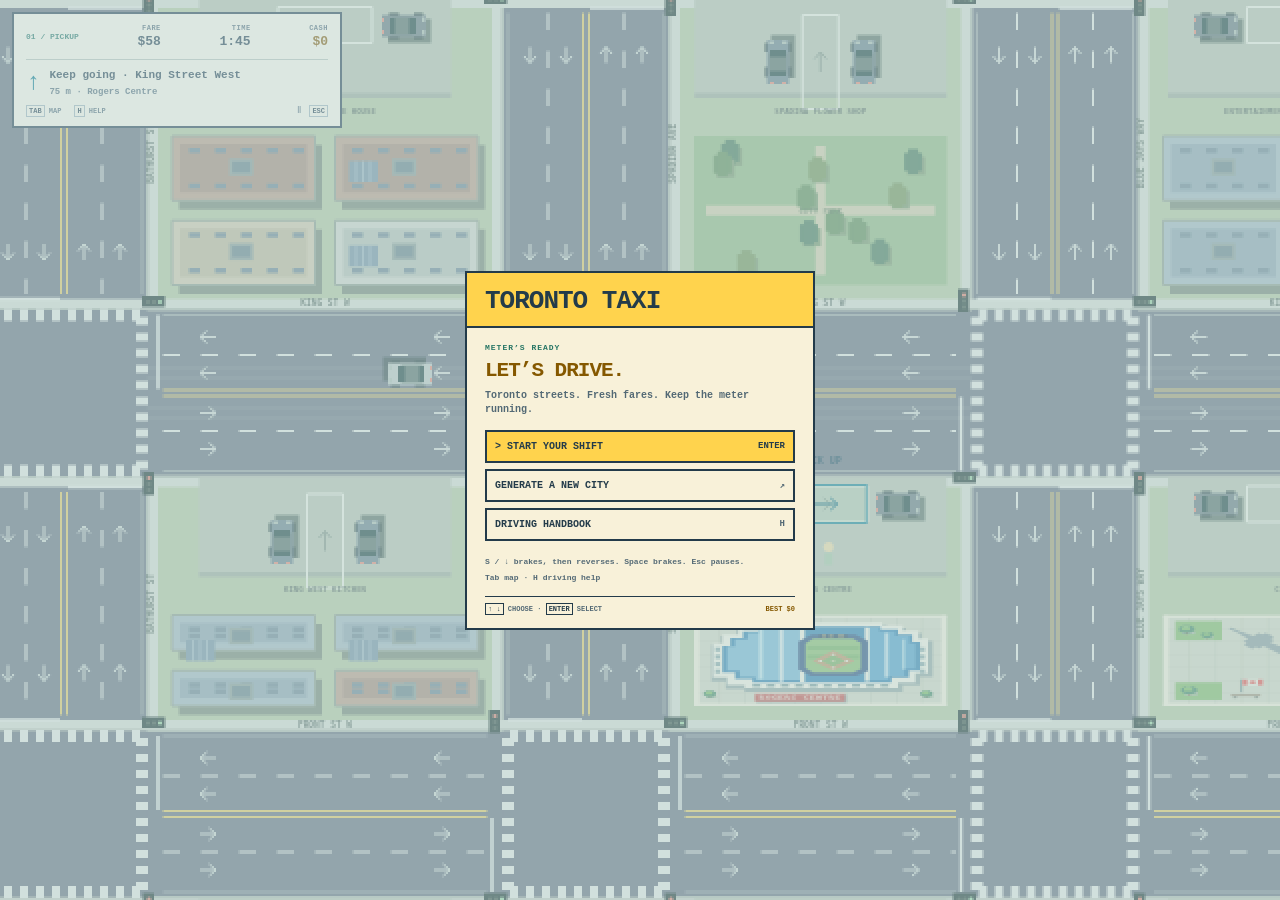
==== commit 10d36c72: "Center taxi camera and simplify arcade interface" ====
--- a/index.html
+++ b/index.html
@@ -1,9 +1,20 @@
 <!doctype html>
-<html lang="en"><head><meta charset="utf-8"><meta name="viewport" content="width=device-width,initial-scale=1"><meta name="theme-color" content="#fff8e4"><meta name="description" content="A daylight taxi arcade inspired by Toronto. Explore an endless city, pick up fares, and park with care. Play with your keyboard."><title>Toronto Taxi · Endless City Driving</title><link rel="icon" href="data:image/svg+xml,%3Csvg xmlns='http://www.w3.org/2000/svg' viewBox='0 0 64 64'%3E%3Crect x='4' y='16' width='56' height='32' fill='%23ffd35c'/%3E%3Cpath d='M20 16V8h24v8' fill='%23ffe9a1'/%3E%3Cpath d='M12 26h40v12H12' fill='%23203935'/%3E%3C/svg%3E"><link rel="stylesheet" href="style.css?v=toronto-4"></head>
+<html lang="en"><head><meta charset="utf-8"><meta name="viewport" content="width=device-width,initial-scale=1"><meta name="theme-color" content="#fff8e4"><meta name="description" content="A daylight taxi arcade inspired by Toronto. Explore an endless city, pick up fares, and park with care. Play with your keyboard."><title>Toronto Taxi · Endless City Driving</title><link rel="icon" href="data:image/svg+xml,%3Csvg xmlns='http://www.w3.org/2000/svg' viewBox='0 0 64 64'%3E%3Crect x='4' y='16' width='56' height='32' fill='%23ffd35c'/%3E%3Cpath d='M20 16V8h24v8' fill='%23ffe9a1'/%3E%3Cpath d='M12 26h40v12H12' fill='%23203935'/%3E%3C/svg%3E"><link rel="stylesheet" href="style.css?v=toronto-5"></head>
 <body>
-<header class="top"><div class="brand"><span class="checkers" aria-hidden="true"></span><b>TORONTO TAXI</b><span class="brand-sub">CITY DRIVING</span></div><div class="top-center"><span class="live-dot"></span><span id="district">OLD TOWN</span></div><div class="top-right"><span id="qualityTag">60 FPS</span><span class="clock" id="clock">16:15</span><button id="pauseBtn" aria-label="Pause game">Ⅱ <kbd>ESC</kbd></button></div></header>
-<main><section class="playfield" aria-label="Taxi driving game"><canvas id="game" tabindex="0" aria-label="Bird's-eye Toronto-inspired city. W or up accelerates. A and D or left and right steer. S or down brakes and reverses. Space brakes. Escape pauses."></canvas><div class="world-label"><span class="tiny-square"></span><span id="cityLabel">TORONTO / 8427</span><span class="world-label-right"></span></div><div id="notice" class="notice" aria-live="polite"><span id="noticeTitle"></span><small id="noticeText"></small></div><div id="parkingPanel" class="parking-panel hidden"><div id="parkTitle">PULL INTO THE BAY</div><p id="parkHint"></p><div class="park-track"><i id="parkProgress"></i></div></div><div class="speedometer"><div><b id="speed">0</b><span>MPH</span></div><span id="gear">D</span><small id="roadLimit">CITY / 45</small></div><div class="nav-prompt"><span id="turnIcon">↗</span><div><b id="nextDirection">Your drive starts here</b><small id="distance">A new fare is waiting.</small></div></div><div class="touch-controls" aria-label="Touch driving controls"><button data-control="left" aria-label="Steer left">←</button><button data-control="right" aria-label="Steer right">→</button><button data-control="brake" aria-label="Brake">■</button><button data-control="down" aria-label="Reverse">↓</button><button data-control="up" aria-label="Accelerate">↑</button></div></section>
-<aside class="dispatch"><div class="dispatch-heading"><span>DISPATCH</span><span class="live-dot"></span></div><div class="earnings"><span>CASH</span><b id="cash">$0<span>.00</span></b><div><span id="fares">0 fares</span><span id="heat">STEADY STREETS</span></div></div><section class="job-card"><div class="eyebrow"><span id="stage">01 / PICKUP</span><span id="jobTimer">1:45</span></div><div class="timer-track"><i id="timerBar"></i></div><div class="rider"><span class="avatar" id="avatar">J</span><div><h2 id="person">Jules</h2><span id="riderStatus">Waiting for a ride</span></div><span class="fare-value" id="fareValue">$76</span></div><div class="stops"><div class="stop active" id="pickupStop"><i></i><div><small>PICK UP</small><b id="pickupPlace">Noodle Club</b><span id="pickupStreet">Harbor Street</span></div></div><div class="stop" id="dropoffStop"><i></i><div><small>DROP OFF</small><b id="dropoffPlace">Central Arcade</b><span id="dropoffStreet">Harbor Street</span></div></div></div><div class="parking-type"><span>Ⓟ</span><div><b id="bayType">PARALLEL PARKING</b><small id="bayTip">Face the arrow. Stop inside the bay.</small></div></div></section><section class="map-section"><div class="section-title"><span>CITY RADAR</span><span id="mapHint">YOU ● / FARE ◇</span></div><canvas id="minimap" width="254" height="205" aria-label="City map, taxi position, and route to the active fare"></canvas><div class="map-legend"><span><i class="taxi-dot"></i> YOUR CAB</span><span><i class="job-dot"></i> NEXT STOP</span></div></section><div class="cab-status"><div><span>CAB</span><b id="condition">100%</b></div><div class="condition-track"><i id="conditionBar"></i></div><div class="trust"><span>LIVES</span><span id="hearts">● ● ●</span></div></div><div class="sidebar-note" id="sidebarNote">One city. One cab. As long as you can keep going.</div></aside>
+<header class="top"><div class="brand"><span class="checkers" aria-hidden="true"></span><b>TORONTO TAXI</b><span class="brand-sub">CITY DRIVING</span></div><div class="top-center"><span class="live-dot"></span><span id="district">OLD TOWN</span></div><div class="top-right"><span id="qualityTag">60 FPS</span></div></header>
+<main><section class="playfield" aria-label="Taxi driving game">
+<canvas id="game" tabindex="0" aria-label="Bird's-eye Toronto-inspired city. W or up accelerates. A and D or left and right steer. S or down brakes and reverses. Space brakes. Escape pauses. Tab shows the map. H opens driving help."></canvas>
+<div id="notice" class="notice" aria-live="polite"><span id="noticeTitle"></span><small id="noticeText"></small></div>
+<div id="parkingPanel" class="parking-panel hidden"><div id="parkTitle">PULL INTO THE BAY</div><p id="parkHint"></p><div class="park-track"><i id="parkProgress"></i></div></div>
+<div class="touch-controls" aria-label="Touch driving controls"><button data-control="left" aria-label="Steer left">←</button><button data-control="right" aria-label="Steer right">→</button><button data-control="brake" aria-label="Brake">■</button><button data-control="down" aria-label="Reverse">↓</button><button data-control="up" aria-label="Accelerate">↑</button></div>
+</section>
+<aside class="dispatch" aria-label="Current fare and driving directions">
+<div class="hud-row"><span id="stage">01 / PICKUP</span><span class="hud-stat"><small>FARE</small><b id="fareValue">$76</b></span><span class="hud-stat"><small>TIME</small><b id="jobTimer">1:45</b></span><span class="hud-stat"><small>CASH</small><b id="cash">$0<span>.00</span></b></span></div>
+<div class="nav-prompt"><span id="turnIcon">↗</span><div><b id="nextDirection">Your drive starts here</b><small id="distance">A new fare is waiting.</small></div></div>
+<div class="hud-shortcuts"><span><kbd>TAB</kbd> MAP</span><span><kbd>H</kbd> HELP</span><button id="pauseBtn" aria-label="Pause game">Ⅱ <kbd>ESC</kbd></button></div>
+</aside>
+<section class="map-section" aria-label="Toggleable city map"><div class="section-title"><span>CITY MAP</span><span id="mapHint">YOU ● / FARE ◇</span></div><canvas id="minimap" width="254" height="205" aria-label="City map, taxi position, and route to the active fare"></canvas><div class="map-meta"><span class="clock" id="clock">16:15</span><span id="heat">STEADY STREETS</span><span>CAB <b id="condition">100%</b></span></div><div class="map-caption"><span id="cityLabel">TORONTO / 8427</span><span><kbd>TAB</kbd> CLOSE</span></div></section>
+<div class="hud-secondary" hidden><span id="fares">0 fares</span><i id="timerBar"></i><span id="avatar">J</span><h2 id="person">Jules</h2><span id="riderStatus">Waiting for a ride</span><div id="pickupStop" class="stop active"><b id="pickupPlace">Noodle Club</b><span id="pickupStreet">Harbor Street</span></div><div id="dropoffStop" class="stop"><b id="dropoffPlace">Central Arcade</b><span id="dropoffStreet">Harbor Street</span></div><b id="bayType">PARALLEL PARKING</b><small id="bayTip">Face the arrow. Stop inside the bay.</small><i id="conditionBar"></i><span id="hearts">● ● ●</span><span id="sidebarNote">One city. One cab. As long as you can keep going.</span><b id="speed">0</b><span id="gear">D</span><small id="roadLimit">CITY / 45</small></div>
 </main><footer><span><kbd>WASD</kbd> / <kbd>↑ ↓ ← →</kbd> DRIVE</span><span><kbd>S / ↓</kbd> BRAKE / REVERSE</span><span><kbd>SPACE</kbd> BRAKE</span><span><kbd>ESC</kbd> PAUSE</span><span><kbd>H</kbd> HANDBOOK</span><span><kbd>L</kbd> LOW POWER</span><span><kbd>R</kbd> UNSTUCK</span><span id="soundLabel"><kbd>M</kbd> SOUND ON</span></footer>
-<div id="overlay" class="overlay"><div class="menu-shell" id="menuShell"><div class="menu-left"><div class="menu-eyebrow"><span class="checkers"></span> DAYLIGHT ARCADE</div><h1>TORONTO<br><em>TAXI</em></h1><p class="menu-description">Endless city driving.</p><div class="menu-art" aria-hidden="true"><div class="speed-lines"></div><svg viewBox="0 0 160 108" shape-rendering="crispEdges"><path fill="#8daeb8" d="M8 53V35h12v18h8V25h16v28h12V39h16v14h6V28h4v-7h-4v-6h6V0h2v15h6v6h-4v7h4v25h8V33h16v20h8V21h12v32h7V39h12v14z"/><path fill="#aec9cc" d="M0 53h160v3H0z"/><g transform="translate(16 51)"><path fill="#070b12" d="M20 12h24v8H20zm64 0h24v8H84zM20 44h24v8H20zm64 0h24v8H84z"/><path fill="#ffe04b" d="M12 20h104v24H12zM20 16h88v32H20z"/><path fill="#e9aa28" d="M28 20h48v24H28z"/><path fill="#2a6670" d="M36 20h16v24H36zm20 0h16v24H56z"/><path fill="#eef5df" d="M48 28h12v8H48zm60-8h8v8h-8zm0 16h8v8h-8z"/><path fill="#ff7185" d="M12 20h4v8h-4zm0 16h4v8h-4z"/><path fill="#eef5df" d="M84 20h4v4h-4zm4 4h4v4h-4zm4-4h4v4h-4zm-8 16h4v4h-4zm4 4h4v4h-4zm4-4h4v4h-4z"/></g></svg></div><div class="menu-stamp">ENDLESS CITY DRIVING <span>TORONTO</span></div></div><div class="menu-right"><div class="menu-kicker" id="menuKicker">METER'S READY</div><h2 id="menuTitle">Start driving.</h2><p id="menuSubtitle">Pick up a fare. Cruise through the city. Ease into the perfect park.</p><div id="menuOptions"></div><div class="menu-controls"><div><kbd>W</kbd><kbd>A</kbd><kbd>S</kbd><kbd>D</kbd><span>/ arrow keys to drive</span></div><p><b>W / ↑</b> accelerates. <b>A D / ← →</b> steers.</p><p><b>S / ↓</b> brakes, then reverses. <b>Space</b> brakes. <b>Esc</b> pauses.</p><p>Park in the bay. Face the arrow. Hold still.</p></div><div class="menu-bottom"><span><kbd>↑ ↓</kbd> CHOOSE · <kbd>ENTER</kbd> SELECT</span><span id="best">BEST $0</span></div></div></div><div id="handbook" class="handbook hidden"><div class="menu-kicker">DRIVER'S HANDBOOK</div><h2>HOW TO PLAY</h2><div class="handbook-grid"><section><b>01 / FEEL THE CAB</b><p>W or ↑ accelerates. A/D or ←/→ steers. S or ↓ brakes, then reverses. Space brakes. Build speed gently and ease off before turning. Steering reverses naturally when backing up.</p></section><section><b>02 / EARN THE FARE</b><p>Follow the blue route to the marked bay. Park slowly, line up with the arrow and hold still. Riders get in and out automatically.</p></section><section><b>03 / PARK LIKE A PRO</b><p>Parallel bays have cars on both ends. Approach from the road and ease into the gap. Reverse bays point toward the street: nose out, back in at least a car's half-length.</p></section><section><b>04 / READ THE STREETS</b><p>This Toronto-inspired street layout is simplified for arcade driving. Keep right. Signals cycle red, amber and green. Entering on red costs $12 and 5 seconds. The bottom expressway has two lanes each way and merging slip roads.</p></section><section><b>05 / KEEP ROLLING</b><p>Finish fares for cash, tips and small repairs. Traffic follows morning, lunch and evening traffic waves. Deadlines tighten with each fare. Three missed fares or a wrecked cab ends your drive. There are no levels.</p></section><section><b>06 / KEYBOARD ALL THE WAY</b><p>Esc/P pauses. R calls a tow for $15 and 10 seconds. L toggles 30 FPS low power. M toggles sound. Menus use ↑/↓ and Enter. New city generates a new map.</p></section></div><button id="closeHelp">PRESS ENTER TO RETURN <span>↵</span></button></div></div>
-<script src="engine.js?v=toronto-4"></script><script src="landmarks.js?v=toronto-4"></script><script src="game.js?v=toronto-4"></script></body></html>
+<div id="overlay" class="overlay"><div class="menu-shell" id="menuShell"><div class="menu-left"><div class="menu-eyebrow"><span class="checkers"></span> DAYLIGHT ARCADE</div><h1>TORONTO <em>TAXI</em></h1><p class="menu-description">Endless city driving.</p><div class="menu-art" aria-hidden="true"><div class="speed-lines"></div><svg viewBox="0 0 160 108" shape-rendering="crispEdges"><path fill="#8daeb8" d="M8 53V35h12v18h8V25h16v28h12V39h16v14h6V28h4v-7h-4v-6h6V0h2v15h6v6h-4v7h4v25h8V33h16v20h8V21h12v32h7V39h12v14z"/><path fill="#aec9cc" d="M0 53h160v3H0z"/><g transform="translate(16 51)"><path fill="#070b12" d="M20 12h24v8H20zm64 0h24v8H84zM20 44h24v8H20zm64 0h24v8H84z"/><path fill="#ffe04b" d="M12 20h104v24H12zM20 16h88v32H20z"/><path fill="#e9aa28" d="M28 20h48v24H28z"/><path fill="#2a6670" d="M36 20h16v24H36zm20 0h16v24H56z"/><path fill="#eef5df" d="M48 28h12v8H48zm60-8h8v8h-8zm0 16h8v8h-8z"/><path fill="#ff7185" d="M12 20h4v8h-4zm0 16h4v8h-4z"/><path fill="#eef5df" d="M84 20h4v4h-4zm4 4h4v4h-4zm4-4h4v4h-4zm-8 16h4v4h-4zm4 4h4v4h-4zm4-4h4v4h-4z"/></g></svg></div><div class="menu-stamp">ENDLESS CITY DRIVING <span>TORONTO</span></div></div><div class="menu-right"><div class="menu-kicker" id="menuKicker">METER'S READY</div><h2 id="menuTitle">Start driving.</h2><p id="menuSubtitle">Pick up a fare. Cruise through the city. Ease into the perfect park.</p><div id="menuOptions"></div><div class="menu-controls"><div><kbd>W</kbd><kbd>A</kbd><kbd>S</kbd><kbd>D</kbd><span>/ arrow keys to drive</span></div><p><b>W / ↑</b> accelerates. <b>A D / ← →</b> steers.</p><p><b>S / ↓</b> brakes, then reverses. <b>Space</b> brakes. <b>Esc</b> pauses.</p><p><b>Tab</b> map · <b>H</b> driving help</p></div><div class="menu-bottom"><span><kbd>↑ ↓</kbd> CHOOSE · <kbd>ENTER</kbd> SELECT</span><span id="best">BEST $0</span></div></div></div><div id="handbook" class="handbook hidden"><div class="menu-kicker">DRIVER'S HANDBOOK</div><h2>HOW TO PLAY</h2><div class="handbook-grid"><section><b>01 / FEEL THE CAB</b><p>W or ↑ accelerates. A/D or ←/→ steers. S or ↓ brakes, then reverses. Space brakes. Build speed gently and ease off before turning. Steering reverses naturally when backing up.</p></section><section><b>02 / EARN THE FARE</b><p>Follow the blue route to the marked bay. Park slowly, line up with the arrow and hold still. Riders get in and out automatically.</p></section><section><b>03 / PARK LIKE A PRO</b><p>Parallel bays have cars on both ends. Approach from the road and ease into the gap. Reverse bays point toward the street: nose out, back in at least a car's half-length.</p></section><section><b>04 / READ THE STREETS</b><p>This Toronto-inspired street layout is simplified for arcade driving. Keep right. Signals cycle red, amber and green. Entering on red costs $12 and 5 seconds. The bottom expressway has two lanes each way and merging slip roads.</p></section><section><b>05 / KEEP ROLLING</b><p>Finish fares for cash, tips and small repairs. Traffic follows morning, lunch and evening traffic waves. Deadlines tighten with each fare. Three missed fares or a wrecked cab ends your drive. There are no levels.</p></section><section><b>06 / KEYBOARD ALL THE WAY</b><p>Tab shows or hides the city map. H opens this handbook. Esc/P pauses. R calls a tow for $15 and 10 seconds. L toggles 30 FPS low power. M toggles sound. Menus use ↑/↓ and Enter. New city generates a new map.</p></section></div><button id="closeHelp">PRESS ENTER TO RETURN <span>↵</span></button></div></div>
+<script src="engine.js?v=toronto-5"></script><script src="landmarks.js?v=toronto-5"></script><script src="game.js?v=toronto-5"></script></body></html>
--- a/style.css
+++ b/style.css
@@ -14,3 +14,52 @@
 @media(max-width:760px){.top{padding:0 10px}.brand{font-size:13px}.top-right{gap:10px}#qualityTag{display:none}main{grid-template-columns:1fr;grid-template-rows:minmax(180px,1fr) 144px}.dispatch{padding:9px 10px;display:grid;grid-template-columns:102px minmax(0,1fr);grid-template-rows:1fr;gap:12px;border-left:0;border-top:2px solid var(--line);overflow:hidden}.earnings{padding:0;border:0}.earnings>span{font-size:8px}.earnings>b{font-size:29px;margin:5px 0}.earnings>div{display:block;line-height:1.7;font-size:8px}.earnings>div span{display:block}.earnings>div>span:last-child{text-align:left;font-size:7px}.job-card{padding:0}.eyebrow{font-size:8px}.eyebrow>span:last-child{font-size:18px}.timer-track{margin-top:5px;height:3px}.rider{margin:7px 0}.rider h2{font-size:10px}.rider div>span{display:none}.fare-value{font-size:12px}.stops{display:flex;gap:8px}.stop{padding:0;gap:5px;flex:1}.stop small{font-size:7px;margin-bottom:3px}.stop b{font-size:9px}.stop span{display:none}.stop>i{width:5px;height:5px;margin-top:2px}.parking-type{padding:5px 0 0;border:0;gap:5px}.parking-type>span{display:none}.parking-type b{font-size:7px;display:inline;margin-right:5px}.parking-type small{font-size:8px;display:inline}.map-section{display:none}.cab-status{position:absolute;right:10px;bottom:29px;display:flex;gap:10px;margin:0;font-size:8px}.cab-status>div:first-child{font-size:7px;gap:5px;align-items:center}.cab-status b{font-size:8px}.condition-track{display:none}.trust{margin:0;font-size:7px;gap:5px}.trust>span:last-child{font-size:8px;letter-spacing:1px}footer{justify-content:flex-start;padding:0 8px;gap:10px;font-size:7px}footer span:nth-child(n+5){display:none}footer kbd{font-size:7px}.world-label{top:8px;left:8px;font-size:7px}.speedometer{bottom:10px;left:8px;min-width:85px;padding:6px;gap:8px}.speedometer b{font-size:23px}.nav-prompt{bottom:10px;left:101px;max-width:calc(100% - 109px);padding:6px 8px;gap:7px;min-height:39px}.nav-prompt b{font-size:9px}.nav-prompt small{font-size:8px}.nav-prompt>span{font-size:21px}.notice{top:34px;max-width:calc(100% - 16px);padding:8px 10px}.notice>span{font-size:9px}.notice small{font-size:9px}.parking-panel{bottom:66px;width:280px;padding:8px 10px}.parking-panel>div:first-child{font-size:10px}.parking-panel p{font-size:9px}.overlay{padding:14px}.menu-shell{grid-template-columns:1fr;max-width:390px}.menu-left{padding:17px 20px 14px;border-right:0;border-bottom:2px solid var(--line);display:block}.menu-eyebrow{font-size:8px}.menu-left h1{font-size:31px;letter-spacing:-1px;margin:12px 0 0}.menu-left h1 br{display:none}.menu-left h1 em{margin-left:8px;font-size:31px;letter-spacing:-1px}.menu-description{font-size:9px;margin:8px 0 0}.menu-art{display:none}.menu-right{padding:19px 20px}.menu-right h2{font-size:25px;margin:8px 0}.menu-right>p{margin-bottom:12px}.menu-controls{margin-top:7px}.menu-bottom{padding-top:10px;font-size:7px}.handbook{padding:21px}.handbook h2{font-size:22px}.handbook-grid{grid-template-columns:1fr;gap:17px}}
 @media(max-width:420px){footer span:nth-child(2){display:none}.cab-status{gap:6px}.trust>span:first-child{display:none}.menu-left h1{font-size:28px}.menu-left h1 em{font-size:28px}.top-right{gap:6px}.brand{font-size:12px}footer{gap:8px}}
 @media(pointer:coarse){.touch-controls{position:absolute;bottom:66px;left:8px;right:8px;display:flex;gap:8px;justify-content:space-between}.touch-controls button{background:var(--deep);border:2px solid var(--line);color:var(--cream);width:42px;height:42px;font-size:20px;touch-action:none}.touch-controls button:nth-child(3){margin-left:auto}.parking-panel{bottom:121px}.playfield{touch-action:none}}
+
+/* Full-screen driving: one compact, keyboard-first fare HUD. */
+.top,body>footer,.world-label,.speedometer,.hud-secondary{display:none!important}
+main{position:fixed;inset:0;display:block;width:100%;height:100dvh}
+.playfield{position:absolute;inset:0;width:100%;height:100%;min-height:0}
+.dispatch{position:absolute;top:12px;left:12px;display:block;width:330px;max-width:calc(100% - 24px);padding:10px 12px;border:2px solid var(--line);background:var(--deep);overflow:visible;z-index:2}
+.hud-row{display:flex;align-items:center;justify-content:space-between;gap:9px;font-size:9px;line-height:1.15}
+#stage{font-size:8px;color:var(--mint);white-space:nowrap}
+.hud-stat{display:flex;flex-direction:column;gap:3px;align-items:flex-end;font-variant-numeric:tabular-nums;white-space:nowrap}
+.hud-stat small{font-size:7px;color:var(--muted);letter-spacing:.5px}
+.hud-stat b{font-size:13px;color:var(--ink)}
+.hud-stat #cash{color:var(--yellow)}
+#cash>span{display:none}
+.nav-prompt{position:static;display:flex;gap:9px;max-width:none;min-height:0;margin:9px 0 0;padding:8px 0 0;border:0;border-top:1px solid #bbc4b7;background:transparent}
+.nav-prompt>span{flex:none;font-size:24px;color:#007589}
+.nav-prompt>div{min-width:0}
+.nav-prompt b{font-size:11px;line-height:1.35;overflow-wrap:anywhere}
+.nav-prompt small{font-size:9px;line-height:1.35;margin-top:3px}
+.hud-shortcuts{display:flex;align-items:center;gap:13px;margin-top:9px;font-size:7px;line-height:1;color:var(--muted)}
+.hud-shortcuts kbd{font-size:7px;padding:1px 2px;border-color:#a4b4b8}
+#pauseBtn{margin-left:auto;padding:0;border:0;background:none;color:var(--muted);font-size:9px}
+#pauseBtn kbd{margin-left:3px}
+.map-section{display:none;position:absolute;top:12px;right:12px;width:258px;max-width:calc(100% - 24px);margin:0;padding:10px;border:2px solid var(--line);background:var(--deep);z-index:3}
+body.show-map .map-section{display:block}
+#minimap{width:100%;height:auto;max-height:none;margin-top:8px;border:1px solid var(--line)}
+.map-caption{display:flex;justify-content:space-between;gap:8px;margin-top:8px;font-size:7px;color:var(--muted)}
+.map-caption kbd{font-size:7px}
+.notice{top:auto;bottom:20px;max-width:calc(100% - 24px);z-index:3}
+.parking-panel{bottom:88px;z-index:3}
+.overlay{inset:0;padding:16px;background:#bdd8dc88}
+.menu-shell{display:block;max-width:350px;width:100%;max-height:calc(100dvh - 32px);overflow:auto;border:2px solid var(--line)}
+.menu-left{display:block;padding:15px 18px 12px;border-right:0;border-bottom:2px solid var(--line);background:var(--cab)}
+.menu-left h1{font-size:26px;letter-spacing:-1px;line-height:1;margin:0;color:var(--ink)}
+.menu-left h1 em{font-size:26px;letter-spacing:-1px;margin:0;color:var(--ink)}
+.menu-eyebrow,.menu-description,.menu-art,.menu-stamp{display:none}
+.menu-right{padding:15px 18px}
+.menu-kicker{font-size:8px}
+.menu-right h2{font-size:21px;margin:7px 0}
+.menu-right>p{font-size:10px;line-height:1.45;margin-bottom:12px}
+.menu-option{padding:9px 8px;font-size:10px;margin-bottom:6px}
+.menu-controls{margin-top:5px;font-size:8px;line-height:1.5}
+.menu-controls>div,.menu-controls>p:first-of-type{display:none}
+.menu-controls p{margin:4px 0}
+.menu-bottom{font-size:7px;padding-top:8px;margin-top:8px}
+.handbook{max-height:calc(100dvh - 32px)}
+@media(max-width:640px){.dispatch{top:8px;left:8px;max-width:calc(100% - 16px);width:316px;padding:8px 10px}.map-section{top:150px;right:8px;max-width:calc(100% - 16px);width:245px}.nav-prompt b{font-size:10px}.nav-prompt small{font-size:8px}.hud-row{gap:7px}.notice{bottom:14px}.parking-panel{bottom:82px}.menu-left h1,.menu-left h1 em{font-size:25px}.handbook-grid{grid-template-columns:1fr}}
+@media(pointer:coarse){.touch-controls{bottom:12px}.notice{bottom:68px}.parking-panel{bottom:136px}}
+
+.map-meta{display:flex;justify-content:space-between;gap:8px;margin-top:8px;font-size:8px;color:var(--ink)}
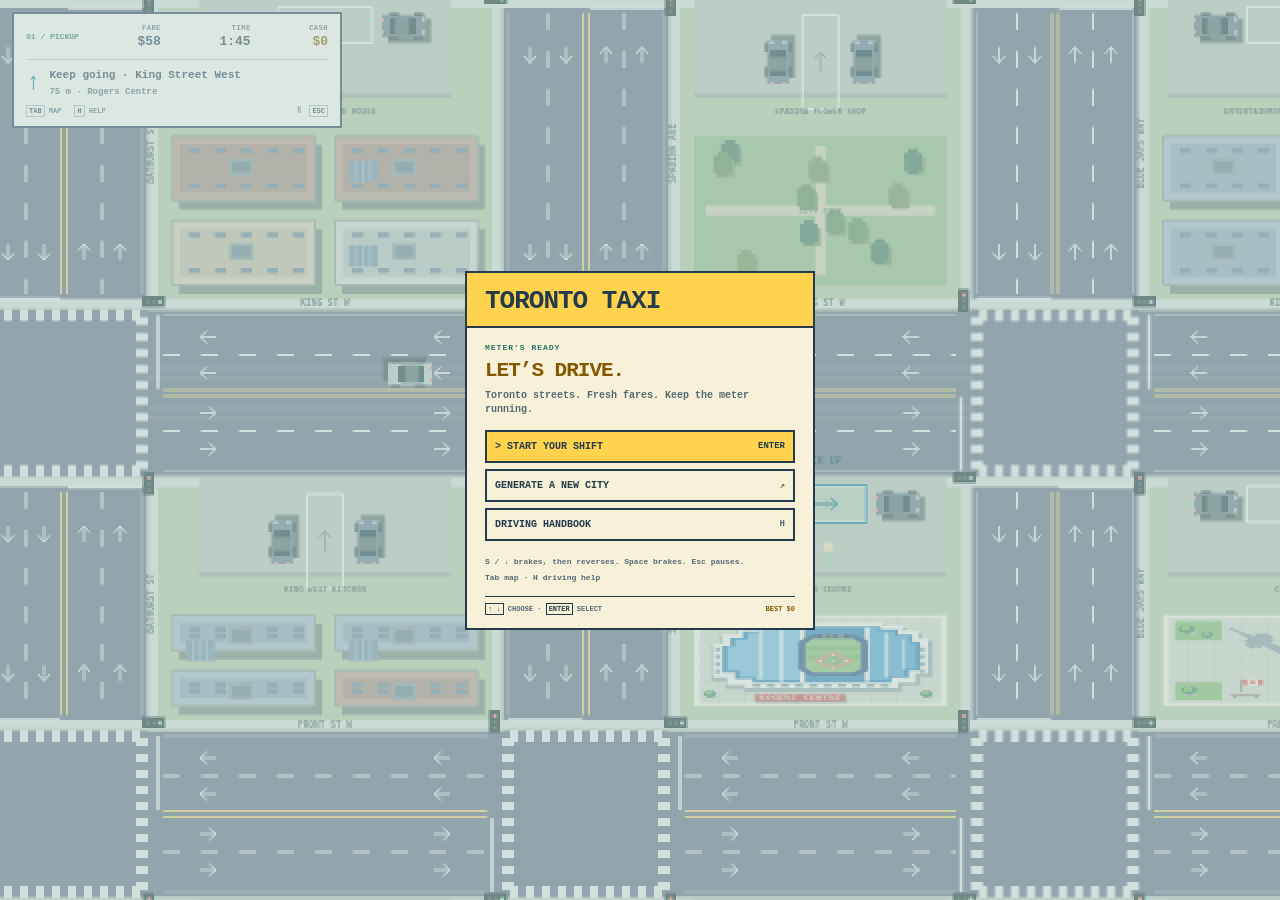
==== commit 33e04d21: "Preserve exact pixel grid in centered camera" ====
--- a/index.html
+++ b/index.html
@@ -1,5 +1,5 @@
 <!doctype html>
-<html lang="en"><head><meta charset="utf-8"><meta name="viewport" content="width=device-width,initial-scale=1"><meta name="theme-color" content="#fff8e4"><meta name="description" content="A daylight taxi arcade inspired by Toronto. Explore an endless city, pick up fares, and park with care. Play with your keyboard."><title>Toronto Taxi · Endless City Driving</title><link rel="icon" href="data:image/svg+xml,%3Csvg xmlns='http://www.w3.org/2000/svg' viewBox='0 0 64 64'%3E%3Crect x='4' y='16' width='56' height='32' fill='%23ffd35c'/%3E%3Cpath d='M20 16V8h24v8' fill='%23ffe9a1'/%3E%3Cpath d='M12 26h40v12H12' fill='%23203935'/%3E%3C/svg%3E"><link rel="stylesheet" href="style.css?v=toronto-5"></head>
+<html lang="en"><head><meta charset="utf-8"><meta name="viewport" content="width=device-width,initial-scale=1"><meta name="theme-color" content="#fff8e4"><meta name="description" content="A daylight taxi arcade inspired by Toronto. Explore an endless city, pick up fares, and park with care. Play with your keyboard."><title>Toronto Taxi · Endless City Driving</title><link rel="icon" href="data:image/svg+xml,%3Csvg xmlns='http://www.w3.org/2000/svg' viewBox='0 0 64 64'%3E%3Crect x='4' y='16' width='56' height='32' fill='%23ffd35c'/%3E%3Cpath d='M20 16V8h24v8' fill='%23ffe9a1'/%3E%3Cpath d='M12 26h40v12H12' fill='%23203935'/%3E%3C/svg%3E"><link rel="stylesheet" href="style.css?v=toronto-6"></head>
 <body>
 <header class="top"><div class="brand"><span class="checkers" aria-hidden="true"></span><b>TORONTO TAXI</b><span class="brand-sub">CITY DRIVING</span></div><div class="top-center"><span class="live-dot"></span><span id="district">OLD TOWN</span></div><div class="top-right"><span id="qualityTag">60 FPS</span></div></header>
 <main><section class="playfield" aria-label="Taxi driving game">
@@ -17,4 +17,4 @@
 <div class="hud-secondary" hidden><span id="fares">0 fares</span><i id="timerBar"></i><span id="avatar">J</span><h2 id="person">Jules</h2><span id="riderStatus">Waiting for a ride</span><div id="pickupStop" class="stop active"><b id="pickupPlace">Noodle Club</b><span id="pickupStreet">Harbor Street</span></div><div id="dropoffStop" class="stop"><b id="dropoffPlace">Central Arcade</b><span id="dropoffStreet">Harbor Street</span></div><b id="bayType">PARALLEL PARKING</b><small id="bayTip">Face the arrow. Stop inside the bay.</small><i id="conditionBar"></i><span id="hearts">● ● ●</span><span id="sidebarNote">One city. One cab. As long as you can keep going.</span><b id="speed">0</b><span id="gear">D</span><small id="roadLimit">CITY / 45</small></div>
 </main><footer><span><kbd>WASD</kbd> / <kbd>↑ ↓ ← →</kbd> DRIVE</span><span><kbd>S / ↓</kbd> BRAKE / REVERSE</span><span><kbd>SPACE</kbd> BRAKE</span><span><kbd>ESC</kbd> PAUSE</span><span><kbd>H</kbd> HANDBOOK</span><span><kbd>L</kbd> LOW POWER</span><span><kbd>R</kbd> UNSTUCK</span><span id="soundLabel"><kbd>M</kbd> SOUND ON</span></footer>
 <div id="overlay" class="overlay"><div class="menu-shell" id="menuShell"><div class="menu-left"><div class="menu-eyebrow"><span class="checkers"></span> DAYLIGHT ARCADE</div><h1>TORONTO <em>TAXI</em></h1><p class="menu-description">Endless city driving.</p><div class="menu-art" aria-hidden="true"><div class="speed-lines"></div><svg viewBox="0 0 160 108" shape-rendering="crispEdges"><path fill="#8daeb8" d="M8 53V35h12v18h8V25h16v28h12V39h16v14h6V28h4v-7h-4v-6h6V0h2v15h6v6h-4v7h4v25h8V33h16v20h8V21h12v32h7V39h12v14z"/><path fill="#aec9cc" d="M0 53h160v3H0z"/><g transform="translate(16 51)"><path fill="#070b12" d="M20 12h24v8H20zm64 0h24v8H84zM20 44h24v8H20zm64 0h24v8H84z"/><path fill="#ffe04b" d="M12 20h104v24H12zM20 16h88v32H20z"/><path fill="#e9aa28" d="M28 20h48v24H28z"/><path fill="#2a6670" d="M36 20h16v24H36zm20 0h16v24H56z"/><path fill="#eef5df" d="M48 28h12v8H48zm60-8h8v8h-8zm0 16h8v8h-8z"/><path fill="#ff7185" d="M12 20h4v8h-4zm0 16h4v8h-4z"/><path fill="#eef5df" d="M84 20h4v4h-4zm4 4h4v4h-4zm4-4h4v4h-4zm-8 16h4v4h-4zm4 4h4v4h-4zm4-4h4v4h-4z"/></g></svg></div><div class="menu-stamp">ENDLESS CITY DRIVING <span>TORONTO</span></div></div><div class="menu-right"><div class="menu-kicker" id="menuKicker">METER'S READY</div><h2 id="menuTitle">Start driving.</h2><p id="menuSubtitle">Pick up a fare. Cruise through the city. Ease into the perfect park.</p><div id="menuOptions"></div><div class="menu-controls"><div><kbd>W</kbd><kbd>A</kbd><kbd>S</kbd><kbd>D</kbd><span>/ arrow keys to drive</span></div><p><b>W / ↑</b> accelerates. <b>A D / ← →</b> steers.</p><p><b>S / ↓</b> brakes, then reverses. <b>Space</b> brakes. <b>Esc</b> pauses.</p><p><b>Tab</b> map · <b>H</b> driving help</p></div><div class="menu-bottom"><span><kbd>↑ ↓</kbd> CHOOSE · <kbd>ENTER</kbd> SELECT</span><span id="best">BEST $0</span></div></div></div><div id="handbook" class="handbook hidden"><div class="menu-kicker">DRIVER'S HANDBOOK</div><h2>HOW TO PLAY</h2><div class="handbook-grid"><section><b>01 / FEEL THE CAB</b><p>W or ↑ accelerates. A/D or ←/→ steers. S or ↓ brakes, then reverses. Space brakes. Build speed gently and ease off before turning. Steering reverses naturally when backing up.</p></section><section><b>02 / EARN THE FARE</b><p>Follow the blue route to the marked bay. Park slowly, line up with the arrow and hold still. Riders get in and out automatically.</p></section><section><b>03 / PARK LIKE A PRO</b><p>Parallel bays have cars on both ends. Approach from the road and ease into the gap. Reverse bays point toward the street: nose out, back in at least a car's half-length.</p></section><section><b>04 / READ THE STREETS</b><p>This Toronto-inspired street layout is simplified for arcade driving. Keep right. Signals cycle red, amber and green. Entering on red costs $12 and 5 seconds. The bottom expressway has two lanes each way and merging slip roads.</p></section><section><b>05 / KEEP ROLLING</b><p>Finish fares for cash, tips and small repairs. Traffic follows morning, lunch and evening traffic waves. Deadlines tighten with each fare. Three missed fares or a wrecked cab ends your drive. There are no levels.</p></section><section><b>06 / KEYBOARD ALL THE WAY</b><p>Tab shows or hides the city map. H opens this handbook. Esc/P pauses. R calls a tow for $15 and 10 seconds. L toggles 30 FPS low power. M toggles sound. Menus use ↑/↓ and Enter. New city generates a new map.</p></section></div><button id="closeHelp">PRESS ENTER TO RETURN <span>↵</span></button></div></div>
-<script src="engine.js?v=toronto-5"></script><script src="landmarks.js?v=toronto-5"></script><script src="game.js?v=toronto-5"></script></body></html>
+<script src="engine.js?v=toronto-6"></script><script src="landmarks.js?v=toronto-6"></script><script src="game.js?v=toronto-6"></script></body></html>
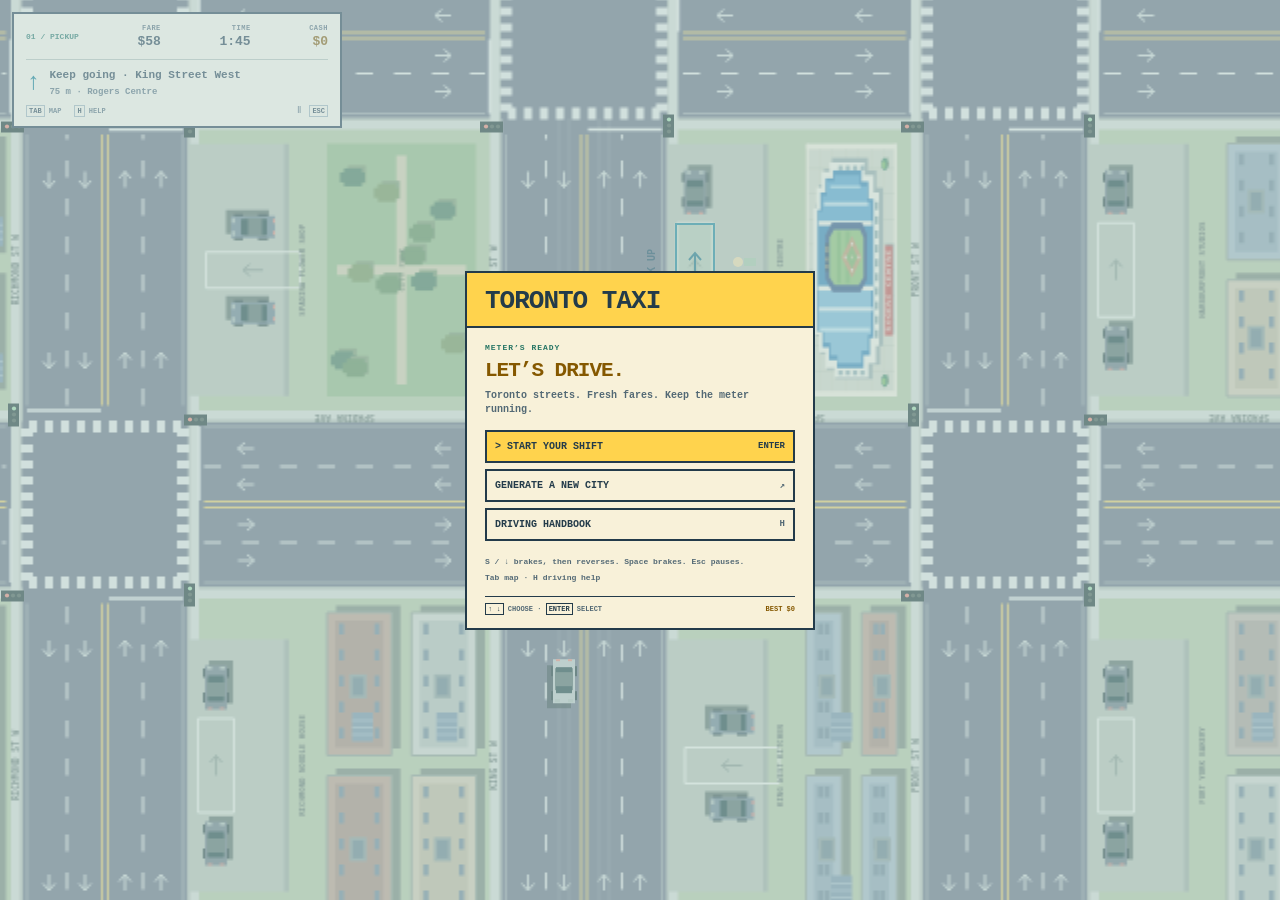
==== commit a3134aab: "Use interpolated heading-up camera with screen-locked taxi" ====
--- a/index.html
+++ b/index.html
@@ -1,9 +1,9 @@
 <!doctype html>
-<html lang="en"><head><meta charset="utf-8"><meta name="viewport" content="width=device-width,initial-scale=1"><meta name="theme-color" content="#fff8e4"><meta name="description" content="A daylight taxi arcade inspired by Toronto. Explore an endless city, pick up fares, and park with care. Play with your keyboard."><title>Toronto Taxi · Endless City Driving</title><link rel="icon" href="data:image/svg+xml,%3Csvg xmlns='http://www.w3.org/2000/svg' viewBox='0 0 64 64'%3E%3Crect x='4' y='16' width='56' height='32' fill='%23ffd35c'/%3E%3Cpath d='M20 16V8h24v8' fill='%23ffe9a1'/%3E%3Cpath d='M12 26h40v12H12' fill='%23203935'/%3E%3C/svg%3E"><link rel="stylesheet" href="style.css?v=toronto-6"></head>
+<html lang="en"><head><meta charset="utf-8"><meta name="viewport" content="width=device-width,initial-scale=1"><meta name="theme-color" content="#fff8e4"><meta name="description" content="A daylight taxi arcade inspired by Toronto. Explore an endless city, pick up fares, and park with care. Play with your keyboard."><title>Toronto Taxi · Endless City Driving</title><link rel="icon" href="data:image/svg+xml,%3Csvg xmlns='http://www.w3.org/2000/svg' viewBox='0 0 64 64'%3E%3Crect x='4' y='16' width='56' height='32' fill='%23ffd35c'/%3E%3Cpath d='M20 16V8h24v8' fill='%23ffe9a1'/%3E%3Cpath d='M12 26h40v12H12' fill='%23203935'/%3E%3C/svg%3E"><link rel="stylesheet" href="style.css?v=toronto-7"></head>
 <body>
 <header class="top"><div class="brand"><span class="checkers" aria-hidden="true"></span><b>TORONTO TAXI</b><span class="brand-sub">CITY DRIVING</span></div><div class="top-center"><span class="live-dot"></span><span id="district">OLD TOWN</span></div><div class="top-right"><span id="qualityTag">60 FPS</span></div></header>
 <main><section class="playfield" aria-label="Taxi driving game">
-<canvas id="game" tabindex="0" aria-label="Bird's-eye Toronto-inspired city. W or up accelerates. A and D or left and right steer. S or down brakes and reverses. Space brakes. Escape pauses. Tab shows the map. H opens driving help."></canvas>
+<canvas id="game" tabindex="0" aria-label="Heading-up Toronto-inspired city. The cab stays centered and faces up while the city turns. W or up accelerates. A and D or left and right steer. S or down brakes and reverses. Space brakes. Escape pauses. Tab shows the map. H opens driving help."></canvas>
 <div id="notice" class="notice" aria-live="polite"><span id="noticeTitle"></span><small id="noticeText"></small></div>
 <div id="parkingPanel" class="parking-panel hidden"><div id="parkTitle">PULL INTO THE BAY</div><p id="parkHint"></p><div class="park-track"><i id="parkProgress"></i></div></div>
 <div class="touch-controls" aria-label="Touch driving controls"><button data-control="left" aria-label="Steer left">←</button><button data-control="right" aria-label="Steer right">→</button><button data-control="brake" aria-label="Brake">■</button><button data-control="down" aria-label="Reverse">↓</button><button data-control="up" aria-label="Accelerate">↑</button></div>
@@ -16,5 +16,5 @@
 <section class="map-section" aria-label="Toggleable city map"><div class="section-title"><span>CITY MAP</span><span id="mapHint">YOU ● / FARE ◇</span></div><canvas id="minimap" width="254" height="205" aria-label="City map, taxi position, and route to the active fare"></canvas><div class="map-meta"><span class="clock" id="clock">16:15</span><span id="heat">STEADY STREETS</span><span>CAB <b id="condition">100%</b></span></div><div class="map-caption"><span id="cityLabel">TORONTO / 8427</span><span><kbd>TAB</kbd> CLOSE</span></div></section>
 <div class="hud-secondary" hidden><span id="fares">0 fares</span><i id="timerBar"></i><span id="avatar">J</span><h2 id="person">Jules</h2><span id="riderStatus">Waiting for a ride</span><div id="pickupStop" class="stop active"><b id="pickupPlace">Noodle Club</b><span id="pickupStreet">Harbor Street</span></div><div id="dropoffStop" class="stop"><b id="dropoffPlace">Central Arcade</b><span id="dropoffStreet">Harbor Street</span></div><b id="bayType">PARALLEL PARKING</b><small id="bayTip">Face the arrow. Stop inside the bay.</small><i id="conditionBar"></i><span id="hearts">● ● ●</span><span id="sidebarNote">One city. One cab. As long as you can keep going.</span><b id="speed">0</b><span id="gear">D</span><small id="roadLimit">CITY / 45</small></div>
 </main><footer><span><kbd>WASD</kbd> / <kbd>↑ ↓ ← →</kbd> DRIVE</span><span><kbd>S / ↓</kbd> BRAKE / REVERSE</span><span><kbd>SPACE</kbd> BRAKE</span><span><kbd>ESC</kbd> PAUSE</span><span><kbd>H</kbd> HANDBOOK</span><span><kbd>L</kbd> LOW POWER</span><span><kbd>R</kbd> UNSTUCK</span><span id="soundLabel"><kbd>M</kbd> SOUND ON</span></footer>
-<div id="overlay" class="overlay"><div class="menu-shell" id="menuShell"><div class="menu-left"><div class="menu-eyebrow"><span class="checkers"></span> DAYLIGHT ARCADE</div><h1>TORONTO <em>TAXI</em></h1><p class="menu-description">Endless city driving.</p><div class="menu-art" aria-hidden="true"><div class="speed-lines"></div><svg viewBox="0 0 160 108" shape-rendering="crispEdges"><path fill="#8daeb8" d="M8 53V35h12v18h8V25h16v28h12V39h16v14h6V28h4v-7h-4v-6h6V0h2v15h6v6h-4v7h4v25h8V33h16v20h8V21h12v32h7V39h12v14z"/><path fill="#aec9cc" d="M0 53h160v3H0z"/><g transform="translate(16 51)"><path fill="#070b12" d="M20 12h24v8H20zm64 0h24v8H84zM20 44h24v8H20zm64 0h24v8H84z"/><path fill="#ffe04b" d="M12 20h104v24H12zM20 16h88v32H20z"/><path fill="#e9aa28" d="M28 20h48v24H28z"/><path fill="#2a6670" d="M36 20h16v24H36zm20 0h16v24H56z"/><path fill="#eef5df" d="M48 28h12v8H48zm60-8h8v8h-8zm0 16h8v8h-8z"/><path fill="#ff7185" d="M12 20h4v8h-4zm0 16h4v8h-4z"/><path fill="#eef5df" d="M84 20h4v4h-4zm4 4h4v4h-4zm4-4h4v4h-4zm-8 16h4v4h-4zm4 4h4v4h-4zm4-4h4v4h-4z"/></g></svg></div><div class="menu-stamp">ENDLESS CITY DRIVING <span>TORONTO</span></div></div><div class="menu-right"><div class="menu-kicker" id="menuKicker">METER'S READY</div><h2 id="menuTitle">Start driving.</h2><p id="menuSubtitle">Pick up a fare. Cruise through the city. Ease into the perfect park.</p><div id="menuOptions"></div><div class="menu-controls"><div><kbd>W</kbd><kbd>A</kbd><kbd>S</kbd><kbd>D</kbd><span>/ arrow keys to drive</span></div><p><b>W / ↑</b> accelerates. <b>A D / ← →</b> steers.</p><p><b>S / ↓</b> brakes, then reverses. <b>Space</b> brakes. <b>Esc</b> pauses.</p><p><b>Tab</b> map · <b>H</b> driving help</p></div><div class="menu-bottom"><span><kbd>↑ ↓</kbd> CHOOSE · <kbd>ENTER</kbd> SELECT</span><span id="best">BEST $0</span></div></div></div><div id="handbook" class="handbook hidden"><div class="menu-kicker">DRIVER'S HANDBOOK</div><h2>HOW TO PLAY</h2><div class="handbook-grid"><section><b>01 / FEEL THE CAB</b><p>W or ↑ accelerates. A/D or ←/→ steers. S or ↓ brakes, then reverses. Space brakes. Build speed gently and ease off before turning. Steering reverses naturally when backing up.</p></section><section><b>02 / EARN THE FARE</b><p>Follow the blue route to the marked bay. Park slowly, line up with the arrow and hold still. Riders get in and out automatically.</p></section><section><b>03 / PARK LIKE A PRO</b><p>Parallel bays have cars on both ends. Approach from the road and ease into the gap. Reverse bays point toward the street: nose out, back in at least a car's half-length.</p></section><section><b>04 / READ THE STREETS</b><p>This Toronto-inspired street layout is simplified for arcade driving. Keep right. Signals cycle red, amber and green. Entering on red costs $12 and 5 seconds. The bottom expressway has two lanes each way and merging slip roads.</p></section><section><b>05 / KEEP ROLLING</b><p>Finish fares for cash, tips and small repairs. Traffic follows morning, lunch and evening traffic waves. Deadlines tighten with each fare. Three missed fares or a wrecked cab ends your drive. There are no levels.</p></section><section><b>06 / KEYBOARD ALL THE WAY</b><p>Tab shows or hides the city map. H opens this handbook. Esc/P pauses. R calls a tow for $15 and 10 seconds. L toggles 30 FPS low power. M toggles sound. Menus use ↑/↓ and Enter. New city generates a new map.</p></section></div><button id="closeHelp">PRESS ENTER TO RETURN <span>↵</span></button></div></div>
-<script src="engine.js?v=toronto-6"></script><script src="landmarks.js?v=toronto-6"></script><script src="game.js?v=toronto-6"></script></body></html>
+<div id="overlay" class="overlay"><div class="menu-shell" id="menuShell"><div class="menu-left"><div class="menu-eyebrow"><span class="checkers"></span> DAYLIGHT ARCADE</div><h1>TORONTO <em>TAXI</em></h1><p class="menu-description">Endless city driving.</p><div class="menu-art" aria-hidden="true"><div class="speed-lines"></div><svg viewBox="0 0 160 108" shape-rendering="crispEdges"><path fill="#8daeb8" d="M8 53V35h12v18h8V25h16v28h12V39h16v14h6V28h4v-7h-4v-6h6V0h2v15h6v6h-4v7h4v25h8V33h16v20h8V21h12v32h7V39h12v14z"/><path fill="#aec9cc" d="M0 53h160v3H0z"/><g transform="translate(16 51)"><path fill="#070b12" d="M20 12h24v8H20zm64 0h24v8H84zM20 44h24v8H20zm64 0h24v8H84z"/><path fill="#ffe04b" d="M12 20h104v24H12zM20 16h88v32H20z"/><path fill="#e9aa28" d="M28 20h48v24H28z"/><path fill="#2a6670" d="M36 20h16v24H36zm20 0h16v24H56z"/><path fill="#eef5df" d="M48 28h12v8H48zm60-8h8v8h-8zm0 16h8v8h-8z"/><path fill="#ff7185" d="M12 20h4v8h-4zm0 16h4v8h-4z"/><path fill="#eef5df" d="M84 20h4v4h-4zm4 4h4v4h-4zm4-4h4v4h-4zm-8 16h4v4h-4zm4 4h4v4h-4zm4-4h4v4h-4z"/></g></svg></div><div class="menu-stamp">ENDLESS CITY DRIVING <span>TORONTO</span></div></div><div class="menu-right"><div class="menu-kicker" id="menuKicker">METER'S READY</div><h2 id="menuTitle">Start driving.</h2><p id="menuSubtitle">Pick up a fare. Cruise through the city. Ease into the perfect park.</p><div id="menuOptions"></div><div class="menu-controls"><div><kbd>W</kbd><kbd>A</kbd><kbd>S</kbd><kbd>D</kbd><span>/ arrow keys to drive</span></div><p><b>W / ↑</b> accelerates. <b>A D / ← →</b> steers.</p><p><b>S / ↓</b> brakes, then reverses. <b>Space</b> brakes. <b>Esc</b> pauses.</p><p><b>Tab</b> map · <b>H</b> driving help</p></div><div class="menu-bottom"><span><kbd>↑ ↓</kbd> CHOOSE · <kbd>ENTER</kbd> SELECT</span><span id="best">BEST $0</span></div></div></div><div id="handbook" class="handbook hidden"><div class="menu-kicker">DRIVER'S HANDBOOK</div><h2>HOW TO PLAY</h2><div class="handbook-grid"><section><b>01 / FEEL THE CAB</b><p>W or ↑ accelerates. A/D or ←/→ steers. S or ↓ brakes, then reverses. Space brakes. Build speed gently and ease off before turning. Steering reverses naturally when backing up. Your cab stays nose-up on screen as the city turns.</p></section><section><b>02 / EARN THE FARE</b><p>Follow the blue route to the marked bay. Park slowly, line up with the arrow and hold still. Riders get in and out automatically.</p></section><section><b>03 / PARK LIKE A PRO</b><p>Parallel bays have cars on both ends. Approach from the road and ease into the gap. Reverse bays point toward the street: nose out, back in at least a car's half-length.</p></section><section><b>04 / READ THE STREETS</b><p>This Toronto-inspired street layout is simplified for arcade driving. Keep right. Signals cycle red, amber and green. Entering on red costs $12 and 5 seconds. The bottom expressway has two lanes each way and merging slip roads.</p></section><section><b>05 / KEEP ROLLING</b><p>Finish fares for cash, tips and small repairs. Traffic follows morning, lunch and evening traffic waves. Deadlines tighten with each fare. Three missed fares or a wrecked cab ends your drive. There are no levels.</p></section><section><b>06 / KEYBOARD ALL THE WAY</b><p>Tab shows or hides the city map. H opens this handbook. Esc/P pauses. R calls a tow for $15 and 10 seconds. L toggles 30 FPS low power. M toggles sound. Menus use ↑/↓ and Enter. New city generates a new map.</p></section></div><button id="closeHelp">PRESS ENTER TO RETURN <span>↵</span></button></div></div>
+<script src="engine.js?v=toronto-7"></script><script src="landmarks.js?v=toronto-7"></script><script src="game.js?v=toronto-7"></script></body></html>
--- a/style.css
+++ b/style.css
@@ -63,3 +63,6 @@
 @media(pointer:coarse){.touch-controls{bottom:12px}.notice{bottom:68px}.parking-panel{bottom:136px}}
 
 .map-meta{display:flex;justify-content:space-between;gap:8px;margin-top:8px;font-size:8px;color:var(--ink)}
+
+/* Native-resolution composition permits continuous subpixel camera motion. */
+#game{image-rendering:auto}
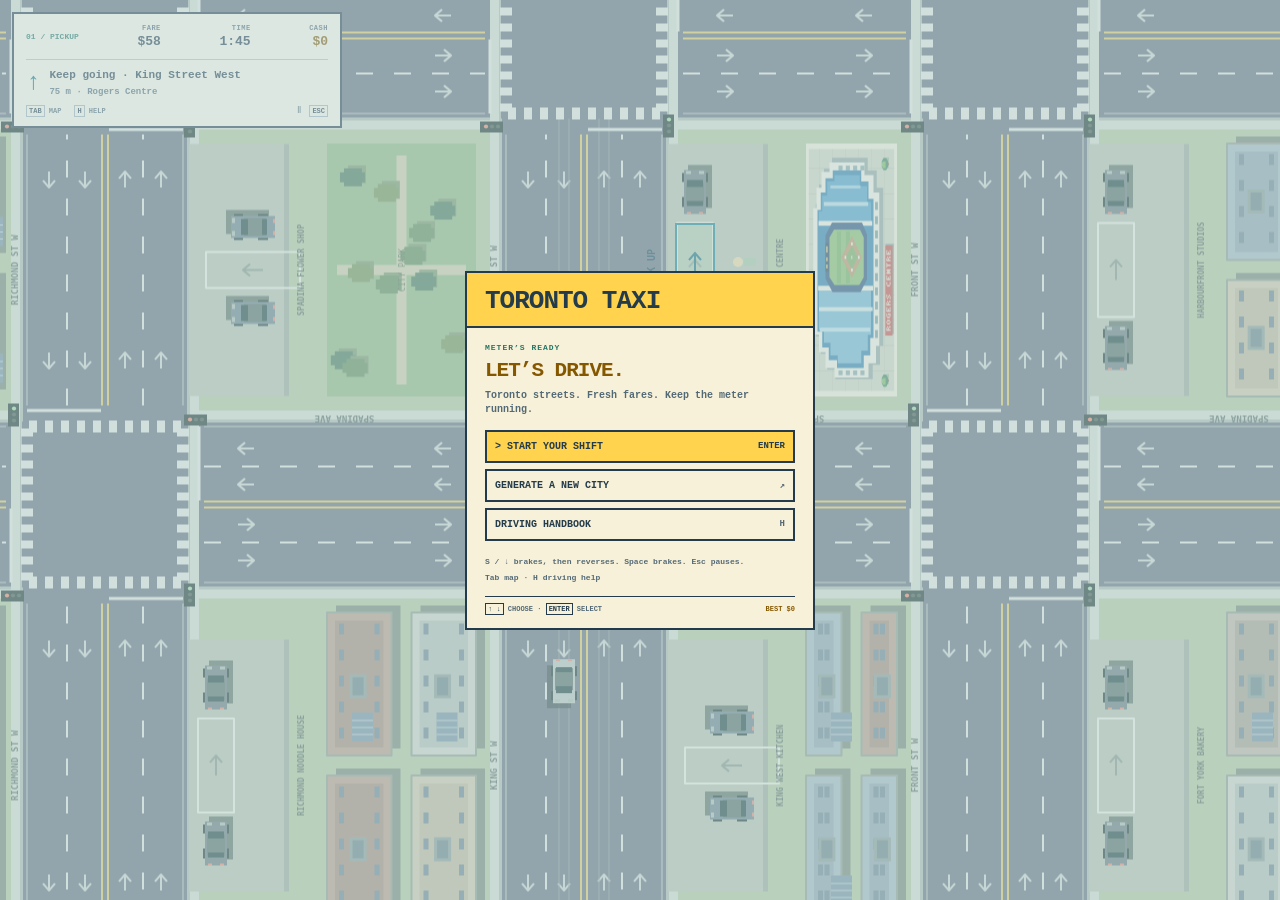
==== commit 69c3a4ca: "Keep rotated city art sharp at native resolution" ====
--- a/index.html
+++ b/index.html
@@ -1,5 +1,5 @@
 <!doctype html>
-<html lang="en"><head><meta charset="utf-8"><meta name="viewport" content="width=device-width,initial-scale=1"><meta name="theme-color" content="#fff8e4"><meta name="description" content="A daylight taxi arcade inspired by Toronto. Explore an endless city, pick up fares, and park with care. Play with your keyboard."><title>Toronto Taxi · Endless City Driving</title><link rel="icon" href="data:image/svg+xml,%3Csvg xmlns='http://www.w3.org/2000/svg' viewBox='0 0 64 64'%3E%3Crect x='4' y='16' width='56' height='32' fill='%23ffd35c'/%3E%3Cpath d='M20 16V8h24v8' fill='%23ffe9a1'/%3E%3Cpath d='M12 26h40v12H12' fill='%23203935'/%3E%3C/svg%3E"><link rel="stylesheet" href="style.css?v=toronto-7"></head>
+<html lang="en"><head><meta charset="utf-8"><meta name="viewport" content="width=device-width,initial-scale=1"><meta name="theme-color" content="#fff8e4"><meta name="description" content="A daylight taxi arcade inspired by Toronto. Explore an endless city, pick up fares, and park with care. Play with your keyboard."><title>Toronto Taxi · Endless City Driving</title><link rel="icon" href="data:image/svg+xml,%3Csvg xmlns='http://www.w3.org/2000/svg' viewBox='0 0 64 64'%3E%3Crect x='4' y='16' width='56' height='32' fill='%23ffd35c'/%3E%3Cpath d='M20 16V8h24v8' fill='%23ffe9a1'/%3E%3Cpath d='M12 26h40v12H12' fill='%23203935'/%3E%3C/svg%3E"><link rel="stylesheet" href="style.css?v=toronto-8"></head>
 <body>
 <header class="top"><div class="brand"><span class="checkers" aria-hidden="true"></span><b>TORONTO TAXI</b><span class="brand-sub">CITY DRIVING</span></div><div class="top-center"><span class="live-dot"></span><span id="district">OLD TOWN</span></div><div class="top-right"><span id="qualityTag">60 FPS</span></div></header>
 <main><section class="playfield" aria-label="Taxi driving game">
@@ -17,4 +17,4 @@
 <div class="hud-secondary" hidden><span id="fares">0 fares</span><i id="timerBar"></i><span id="avatar">J</span><h2 id="person">Jules</h2><span id="riderStatus">Waiting for a ride</span><div id="pickupStop" class="stop active"><b id="pickupPlace">Noodle Club</b><span id="pickupStreet">Harbor Street</span></div><div id="dropoffStop" class="stop"><b id="dropoffPlace">Central Arcade</b><span id="dropoffStreet">Harbor Street</span></div><b id="bayType">PARALLEL PARKING</b><small id="bayTip">Face the arrow. Stop inside the bay.</small><i id="conditionBar"></i><span id="hearts">● ● ●</span><span id="sidebarNote">One city. One cab. As long as you can keep going.</span><b id="speed">0</b><span id="gear">D</span><small id="roadLimit">CITY / 45</small></div>
 </main><footer><span><kbd>WASD</kbd> / <kbd>↑ ↓ ← →</kbd> DRIVE</span><span><kbd>S / ↓</kbd> BRAKE / REVERSE</span><span><kbd>SPACE</kbd> BRAKE</span><span><kbd>ESC</kbd> PAUSE</span><span><kbd>H</kbd> HANDBOOK</span><span><kbd>L</kbd> LOW POWER</span><span><kbd>R</kbd> UNSTUCK</span><span id="soundLabel"><kbd>M</kbd> SOUND ON</span></footer>
 <div id="overlay" class="overlay"><div class="menu-shell" id="menuShell"><div class="menu-left"><div class="menu-eyebrow"><span class="checkers"></span> DAYLIGHT ARCADE</div><h1>TORONTO <em>TAXI</em></h1><p class="menu-description">Endless city driving.</p><div class="menu-art" aria-hidden="true"><div class="speed-lines"></div><svg viewBox="0 0 160 108" shape-rendering="crispEdges"><path fill="#8daeb8" d="M8 53V35h12v18h8V25h16v28h12V39h16v14h6V28h4v-7h-4v-6h6V0h2v15h6v6h-4v7h4v25h8V33h16v20h8V21h12v32h7V39h12v14z"/><path fill="#aec9cc" d="M0 53h160v3H0z"/><g transform="translate(16 51)"><path fill="#070b12" d="M20 12h24v8H20zm64 0h24v8H84zM20 44h24v8H20zm64 0h24v8H84z"/><path fill="#ffe04b" d="M12 20h104v24H12zM20 16h88v32H20z"/><path fill="#e9aa28" d="M28 20h48v24H28z"/><path fill="#2a6670" d="M36 20h16v24H36zm20 0h16v24H56z"/><path fill="#eef5df" d="M48 28h12v8H48zm60-8h8v8h-8zm0 16h8v8h-8z"/><path fill="#ff7185" d="M12 20h4v8h-4zm0 16h4v8h-4z"/><path fill="#eef5df" d="M84 20h4v4h-4zm4 4h4v4h-4zm4-4h4v4h-4zm-8 16h4v4h-4zm4 4h4v4h-4zm4-4h4v4h-4z"/></g></svg></div><div class="menu-stamp">ENDLESS CITY DRIVING <span>TORONTO</span></div></div><div class="menu-right"><div class="menu-kicker" id="menuKicker">METER'S READY</div><h2 id="menuTitle">Start driving.</h2><p id="menuSubtitle">Pick up a fare. Cruise through the city. Ease into the perfect park.</p><div id="menuOptions"></div><div class="menu-controls"><div><kbd>W</kbd><kbd>A</kbd><kbd>S</kbd><kbd>D</kbd><span>/ arrow keys to drive</span></div><p><b>W / ↑</b> accelerates. <b>A D / ← →</b> steers.</p><p><b>S / ↓</b> brakes, then reverses. <b>Space</b> brakes. <b>Esc</b> pauses.</p><p><b>Tab</b> map · <b>H</b> driving help</p></div><div class="menu-bottom"><span><kbd>↑ ↓</kbd> CHOOSE · <kbd>ENTER</kbd> SELECT</span><span id="best">BEST $0</span></div></div></div><div id="handbook" class="handbook hidden"><div class="menu-kicker">DRIVER'S HANDBOOK</div><h2>HOW TO PLAY</h2><div class="handbook-grid"><section><b>01 / FEEL THE CAB</b><p>W or ↑ accelerates. A/D or ←/→ steers. S or ↓ brakes, then reverses. Space brakes. Build speed gently and ease off before turning. Steering reverses naturally when backing up. Your cab stays nose-up on screen as the city turns.</p></section><section><b>02 / EARN THE FARE</b><p>Follow the blue route to the marked bay. Park slowly, line up with the arrow and hold still. Riders get in and out automatically.</p></section><section><b>03 / PARK LIKE A PRO</b><p>Parallel bays have cars on both ends. Approach from the road and ease into the gap. Reverse bays point toward the street: nose out, back in at least a car's half-length.</p></section><section><b>04 / READ THE STREETS</b><p>This Toronto-inspired street layout is simplified for arcade driving. Keep right. Signals cycle red, amber and green. Entering on red costs $12 and 5 seconds. The bottom expressway has two lanes each way and merging slip roads.</p></section><section><b>05 / KEEP ROLLING</b><p>Finish fares for cash, tips and small repairs. Traffic follows morning, lunch and evening traffic waves. Deadlines tighten with each fare. Three missed fares or a wrecked cab ends your drive. There are no levels.</p></section><section><b>06 / KEYBOARD ALL THE WAY</b><p>Tab shows or hides the city map. H opens this handbook. Esc/P pauses. R calls a tow for $15 and 10 seconds. L toggles 30 FPS low power. M toggles sound. Menus use ↑/↓ and Enter. New city generates a new map.</p></section></div><button id="closeHelp">PRESS ENTER TO RETURN <span>↵</span></button></div></div>
-<script src="engine.js?v=toronto-7"></script><script src="landmarks.js?v=toronto-7"></script><script src="game.js?v=toronto-7"></script></body></html>
+<script src="engine.js?v=toronto-8"></script><script src="landmarks.js?v=toronto-8"></script><script src="game.js?v=toronto-8"></script></body></html>
